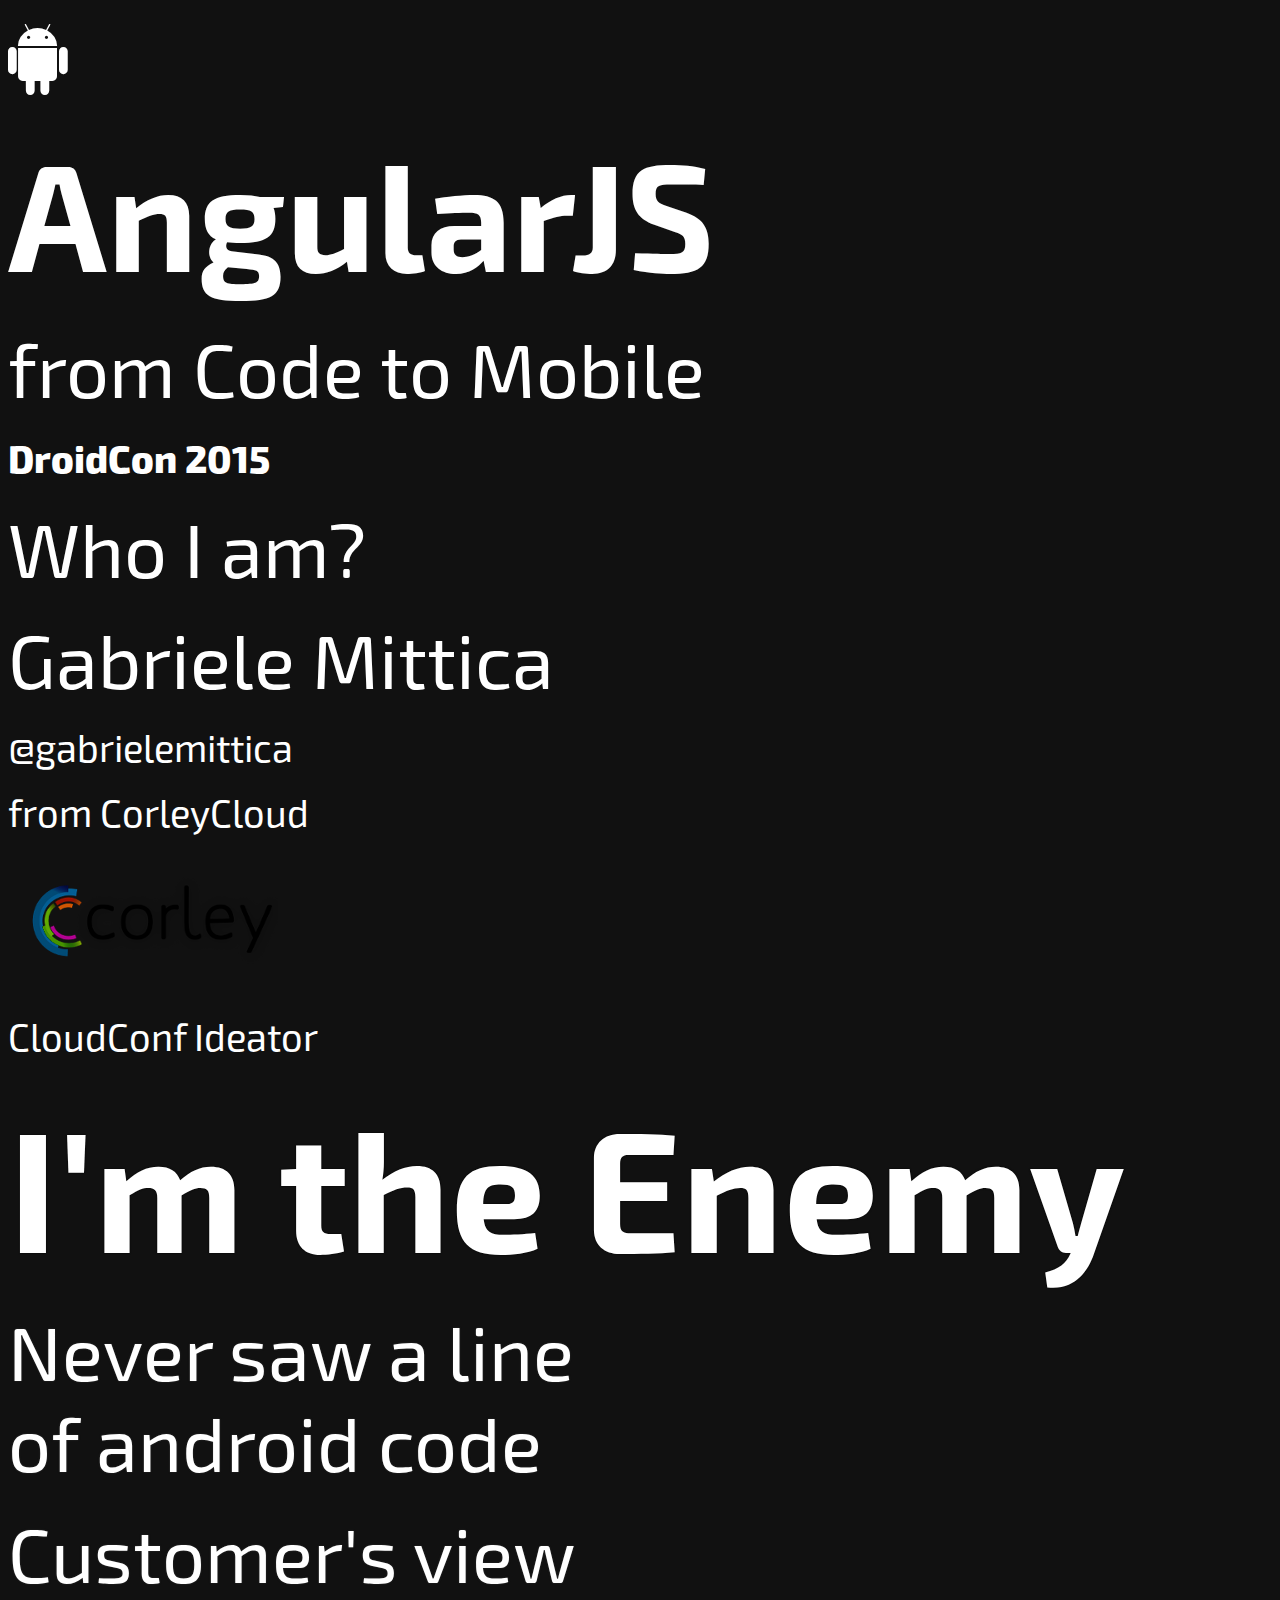
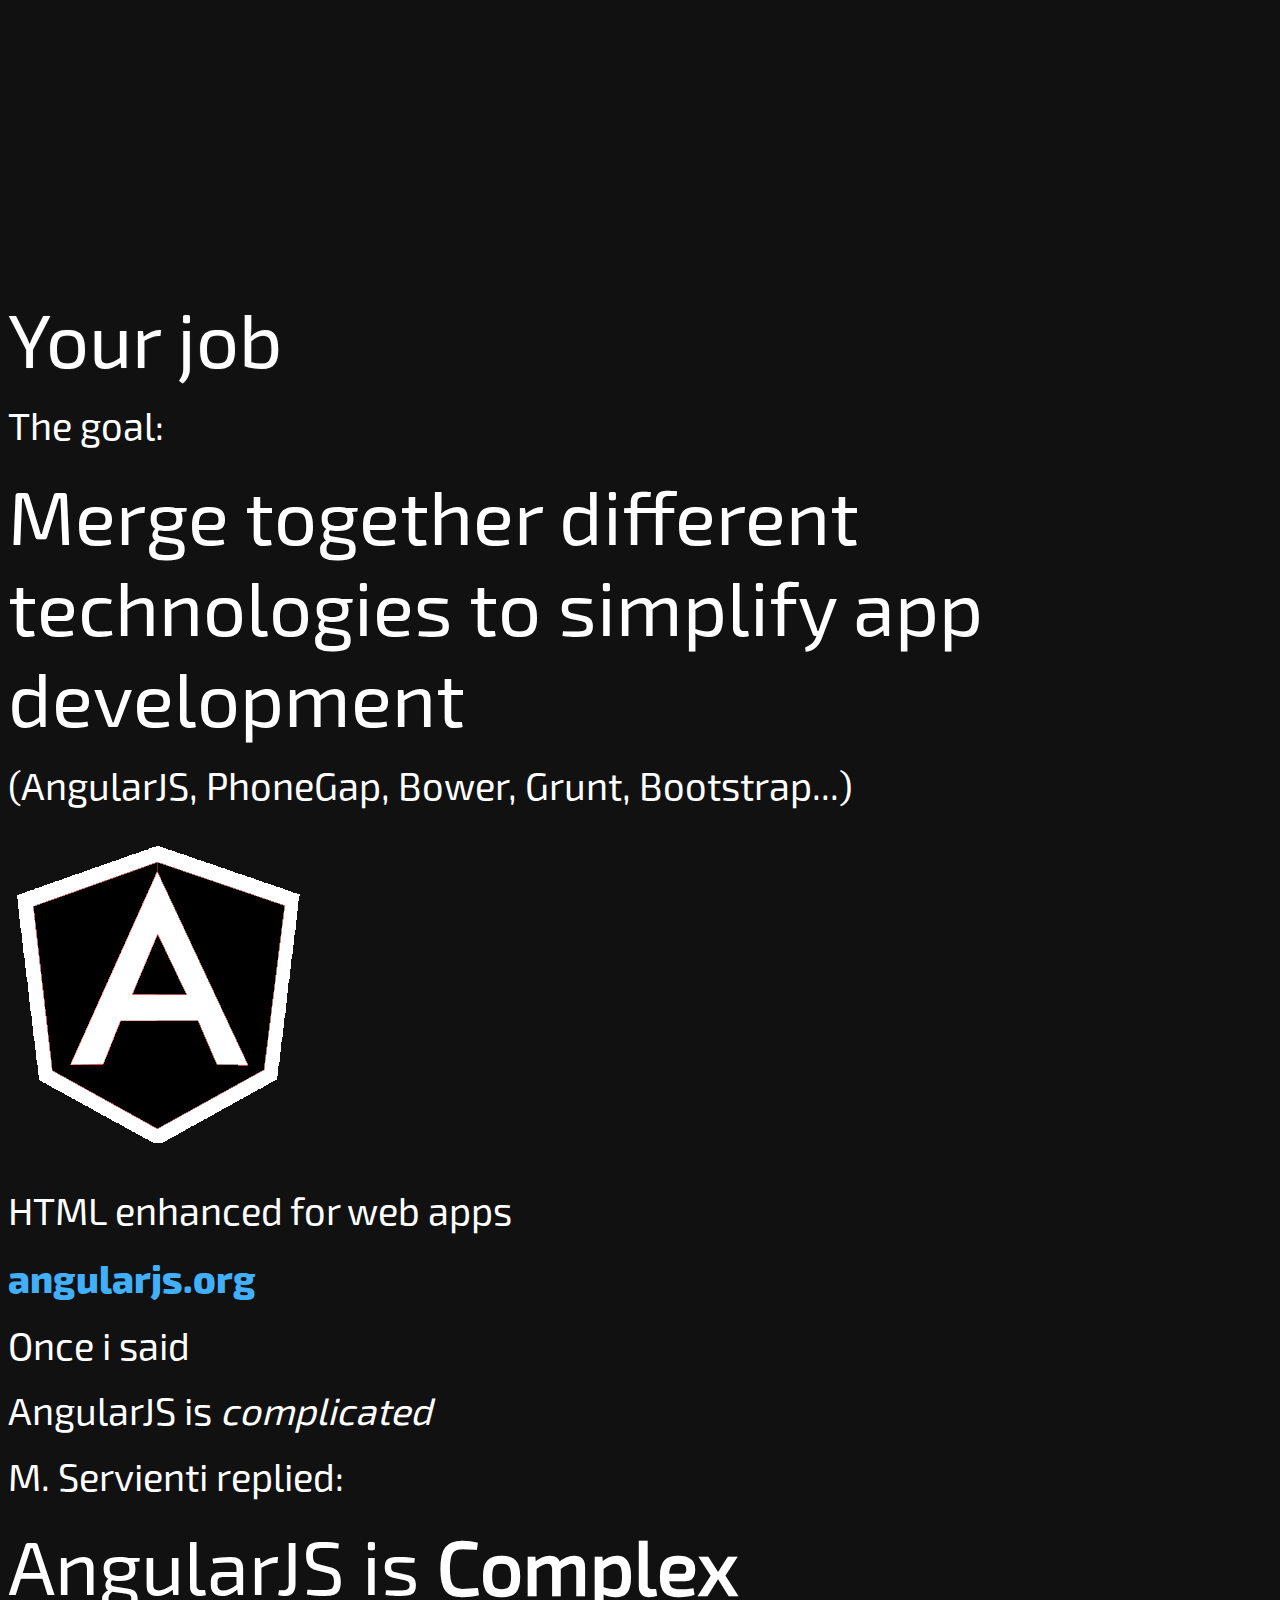
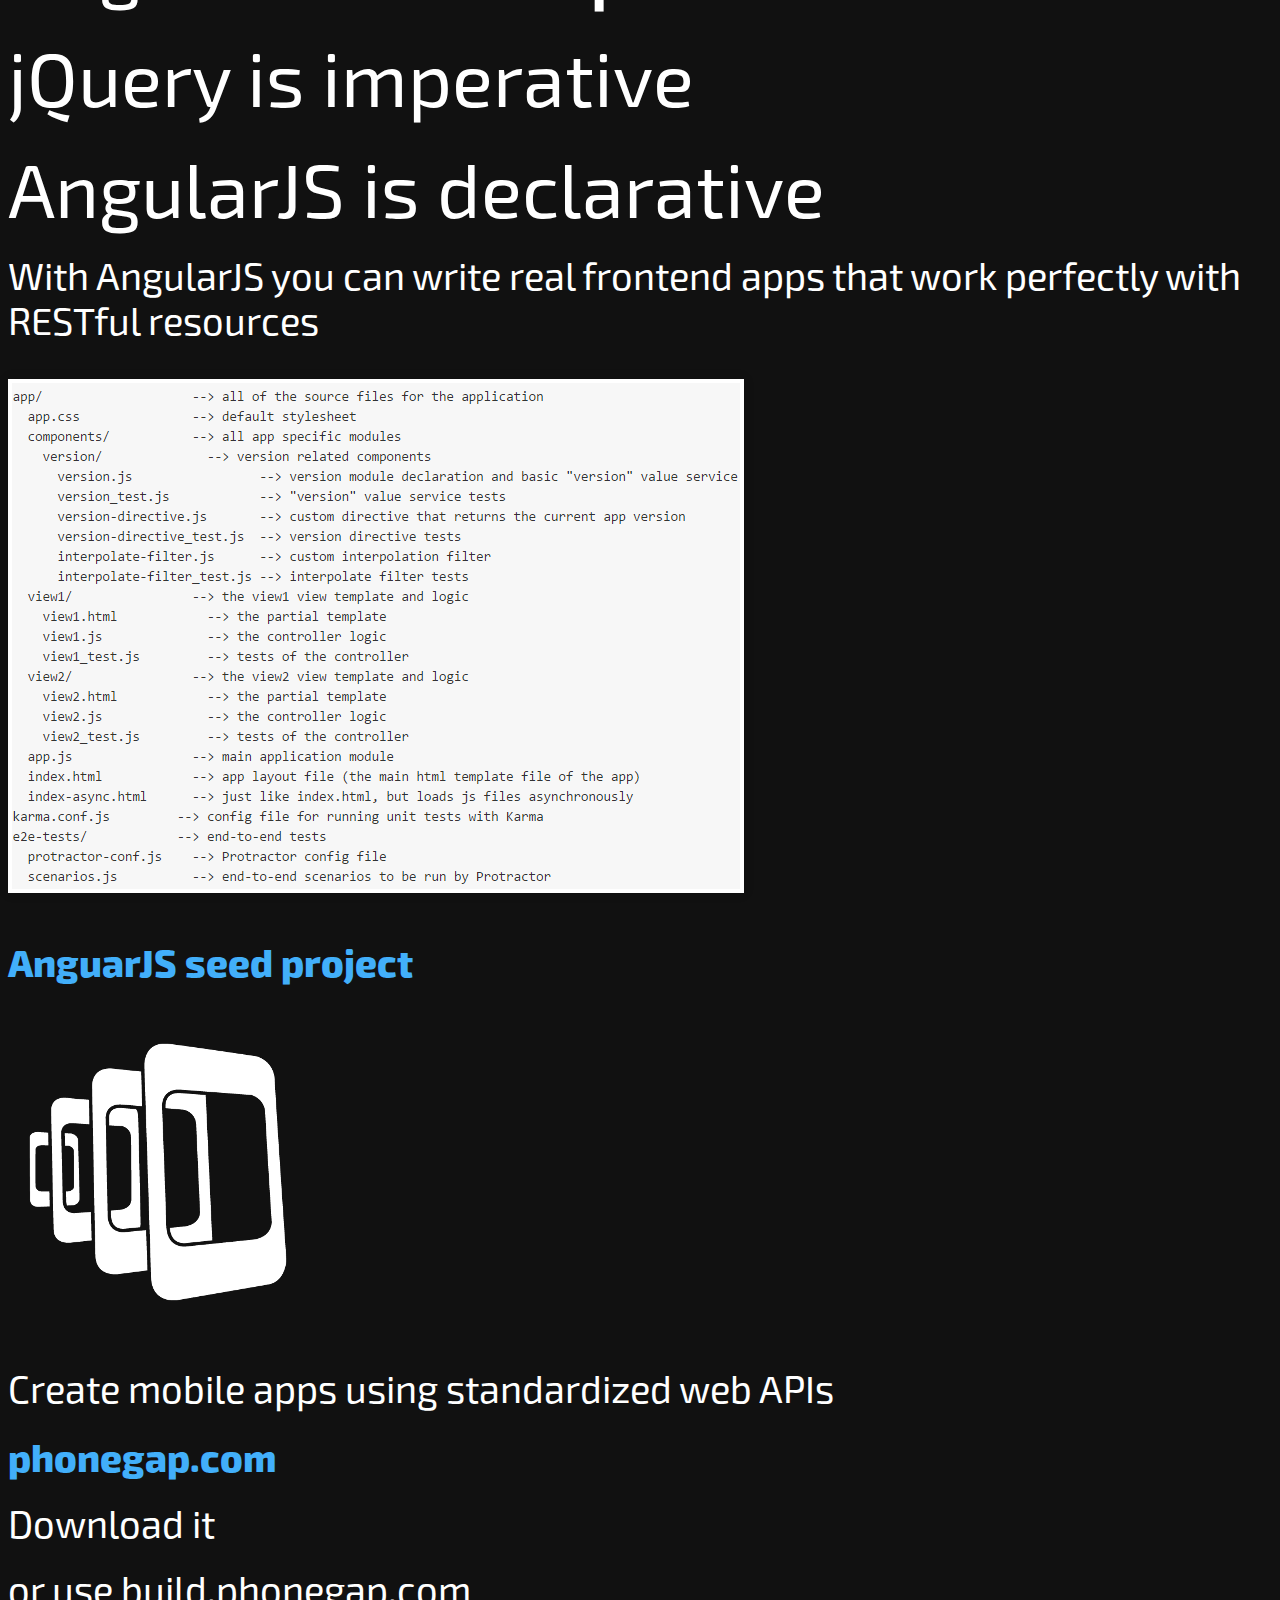
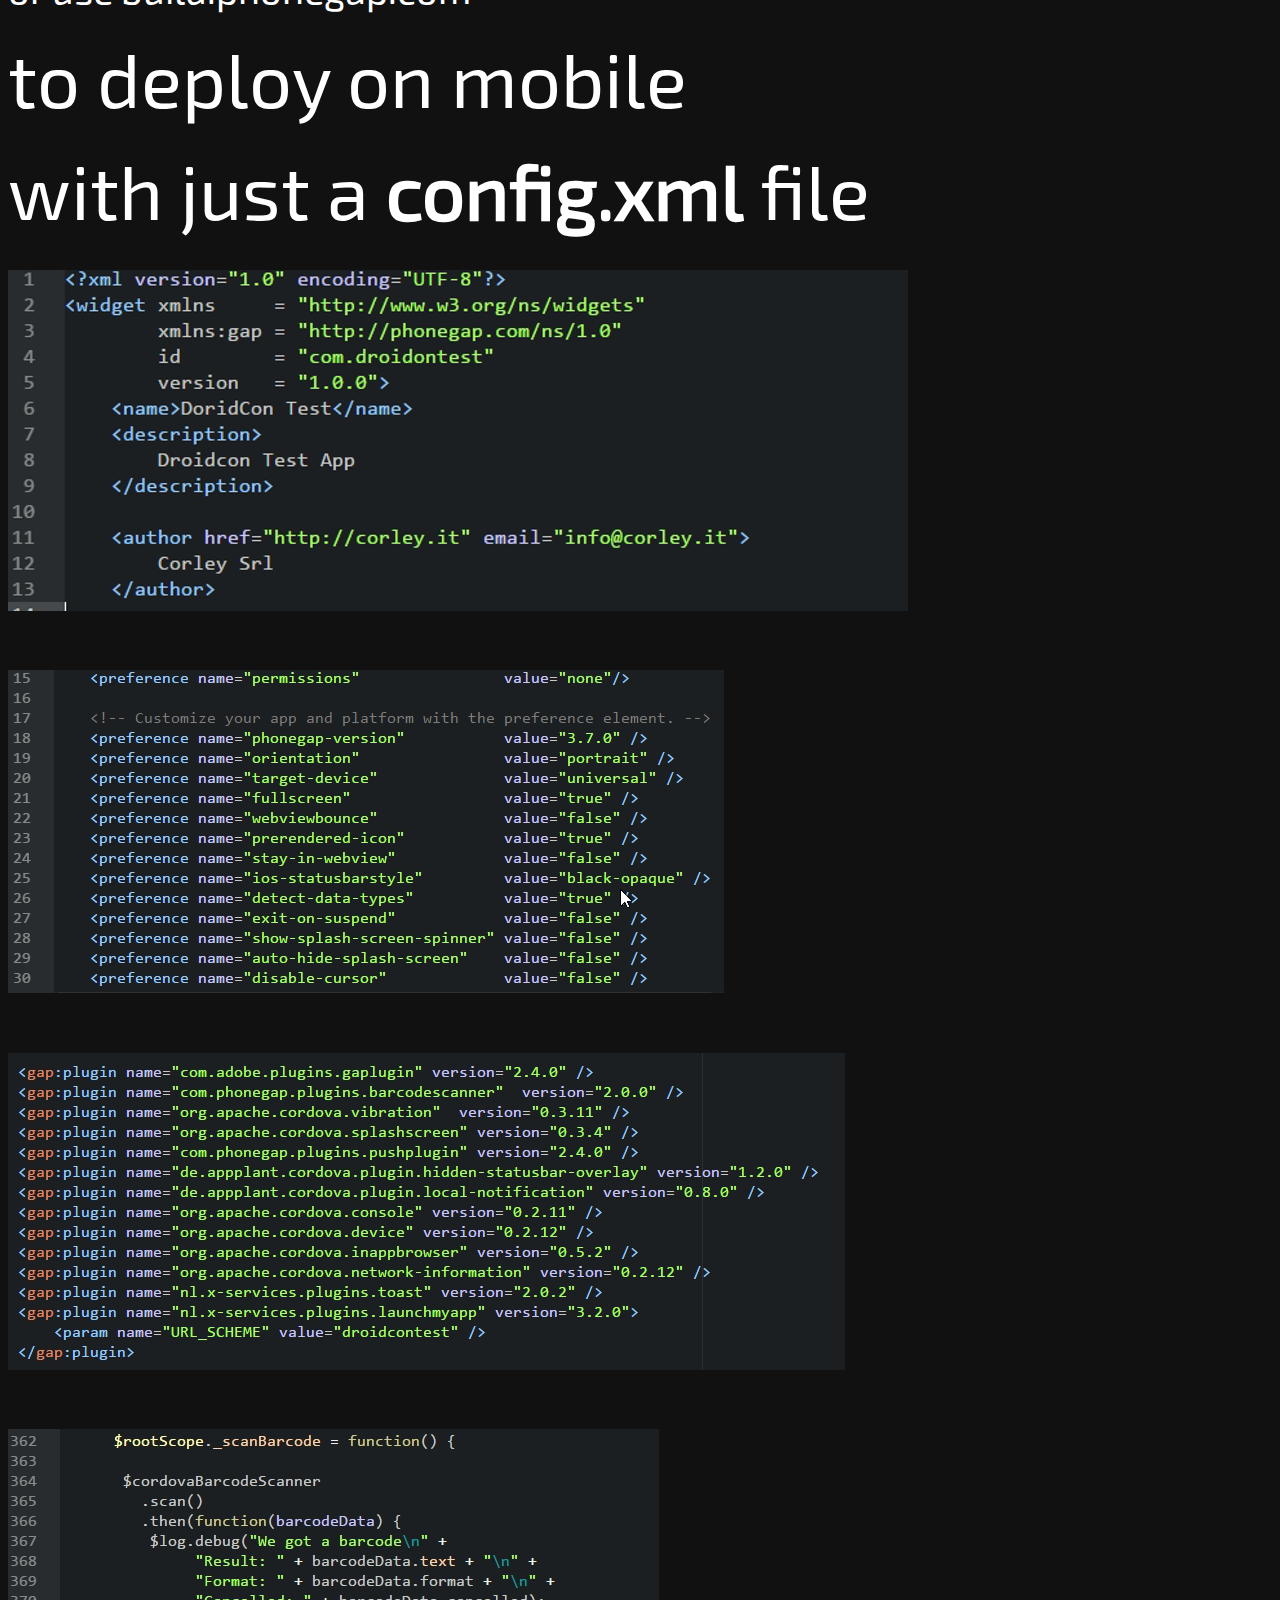
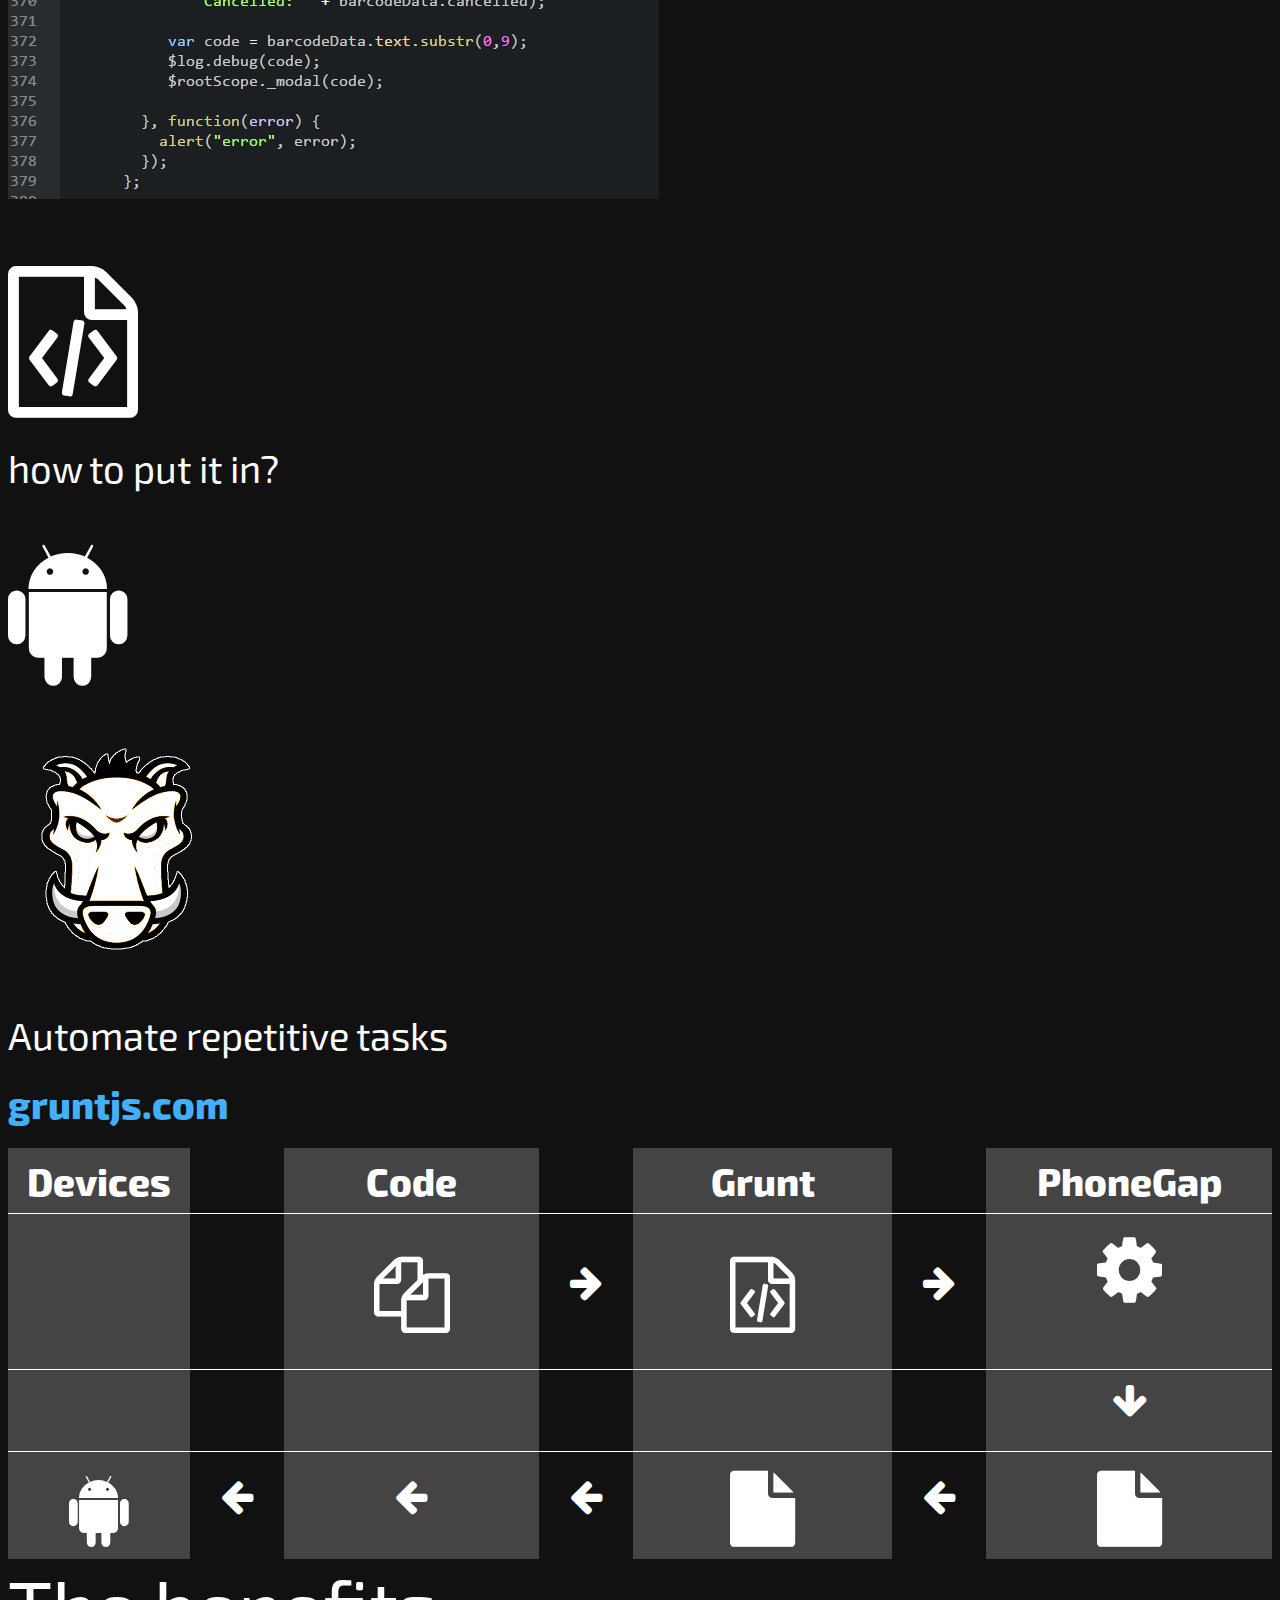
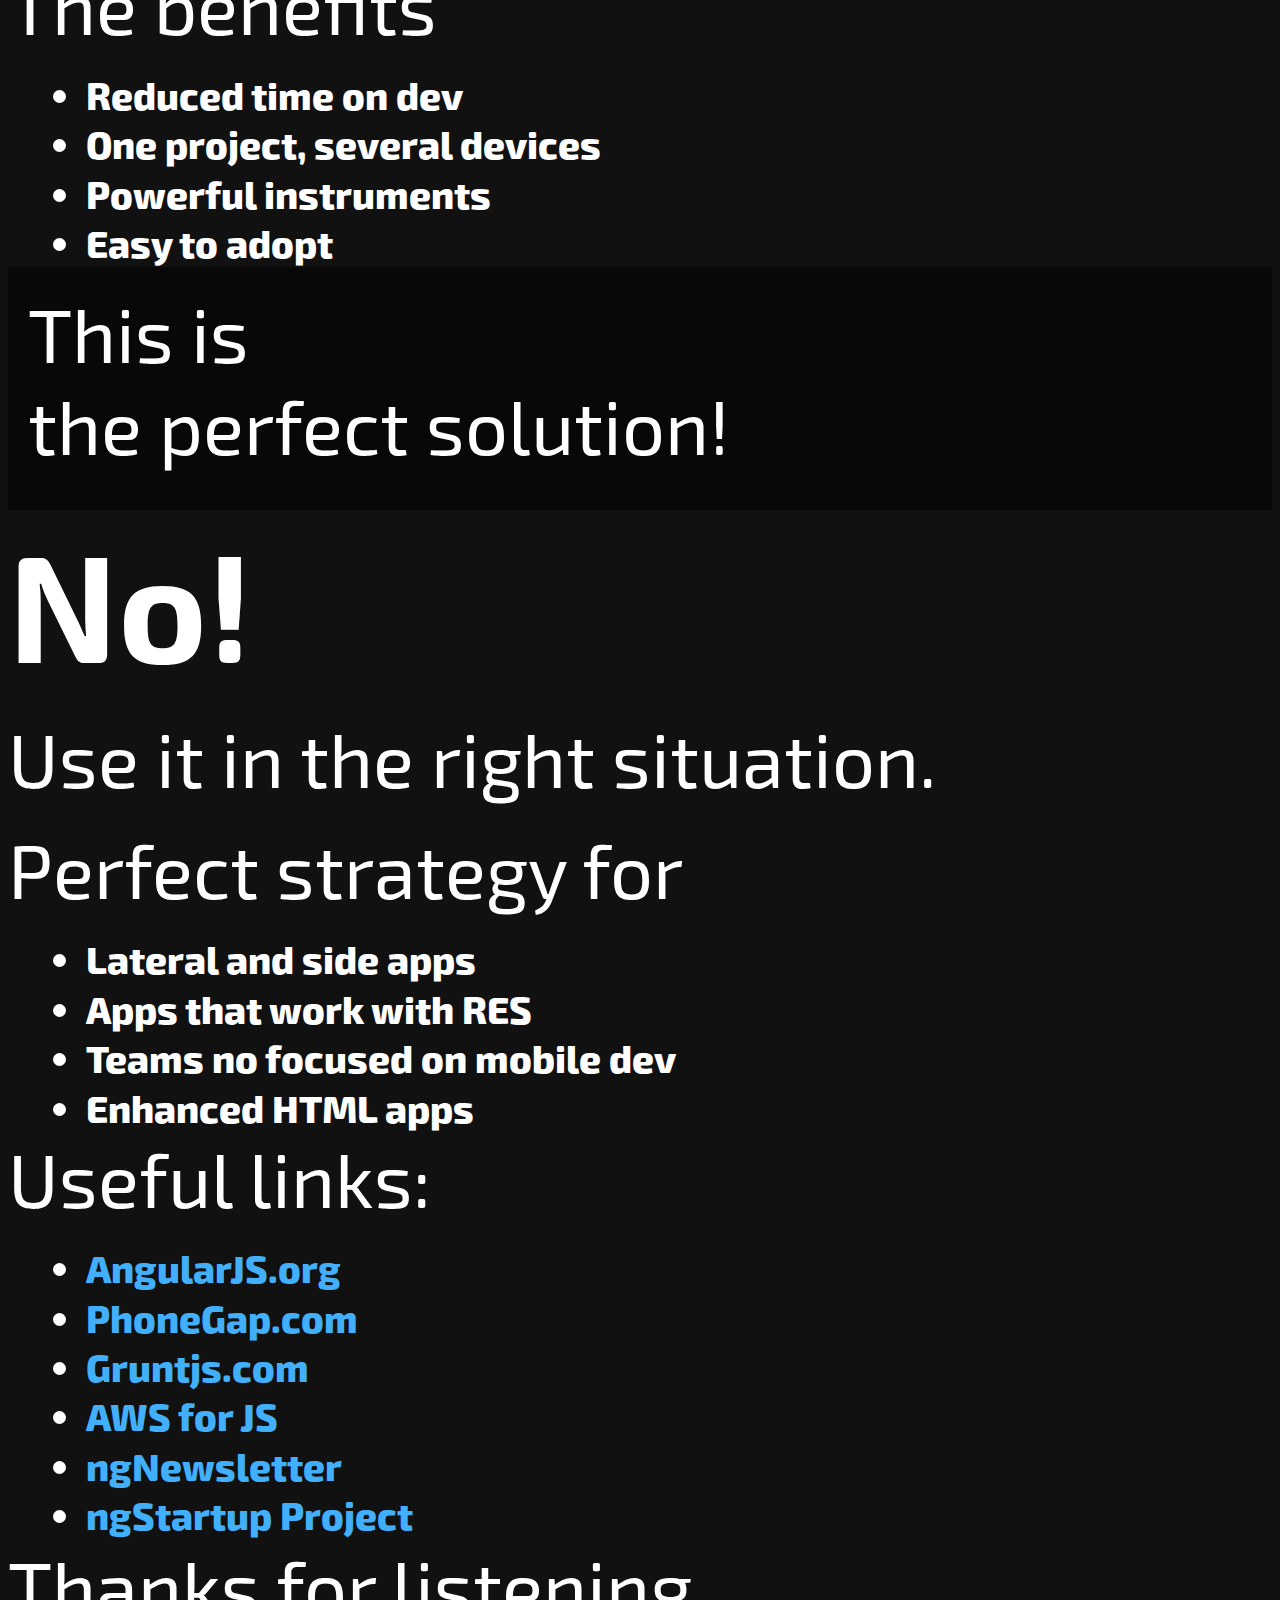
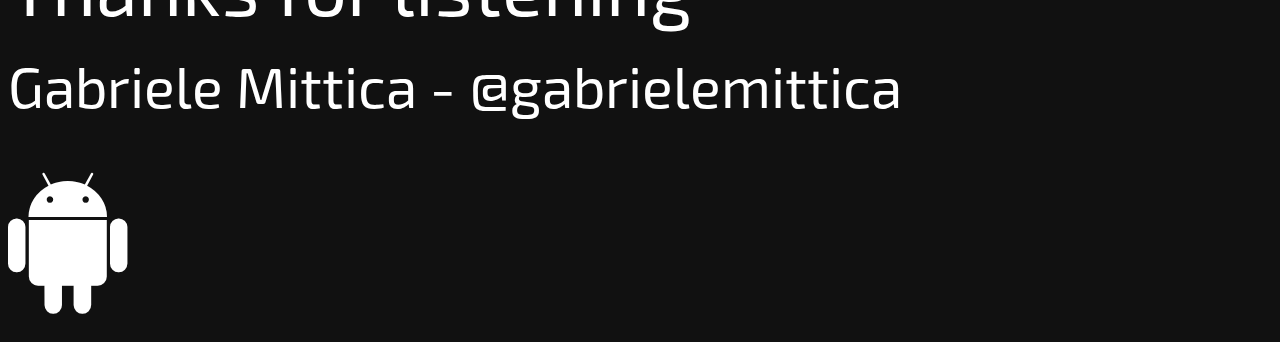
==== index.html @ b57d311b "slides" ====
<!doctype html>
<html lang="en">

	<head>
		<meta charset="utf-8">

		<title>reveal.js - The HTML Presentation Framework</title>

		<meta name="description" content="A framework for easily creating beautiful presentations using HTML">
		<meta name="author" content="Hakim El Hattab">

		<meta name="apple-mobile-web-app-capable" content="yes" />
		<meta name="apple-mobile-web-app-status-bar-style" content="black-translucent" />

		<meta name="viewport" content="width=device-width, initial-scale=1.0, maximum-scale=1.0, user-scalable=no, minimal-ui">

		<link rel="stylesheet" href="css/reveal.css">
		<link rel="stylesheet" href="css/theme/corley/corley.css" id="theme">
		<link rel="stylesheet" href="css/theme/corley/font-awesome.css">

		<!-- Code syntax highlighting -->
		<link rel="stylesheet" href="lib/css/zenburn.css">

		<!-- Printing and PDF exports -->
		<script>
			var link = document.createElement( 'link' );
			link.rel = 'stylesheet';
			link.type = 'text/css';
			link.href = window.location.search.match( /print-pdf/gi ) ? 'css/print/pdf.css' : 'css/print/paper.css';
			document.getElementsByTagName( 'head' )[0].appendChild( link );
		</script>

		<!--[if lt IE 9]>
		<script src="lib/js/html5shiv.js"></script>
		<![endif]-->
	</head>

	<body>

		<div class="reveal">

			<!-- Any section element inside of this container is displayed as a slide -->
			<div class="slides">
				<section>
					<h2><i class="fa fa-android"></i></h2>
					<h1>AngularJS</h1>
					<h2>from Code to Mobile</h2>
					<p>
						DroidCon 2015
					</p>
				</section>
				<section data-background="#fff">
					<h2>Who I am?</h2>
					<h2 class="fragment" data-fragment-index="1">Gabriele Mittica</h2>
					<h4 class="fragment" data-fragment-index="1">@gabrielemittica</h4>
					<h4 class="fragment" data-fragment-index="2">from CorleyCloud</h4>
					<h4 class="fragment" data-fragment-index="2"><img src="assets/corley.png" alt="" class="flat" ></h4>
					<h4 class="fragment" data-fragment-index="3">CloudConf Ideator</h4>

				</section>
				<section data-background="assets/evil.jpg">
					<div  style="">
						<h1 style="font-size:4.5em;text-shadow:0px 0px 2px #000">I'm the Enemy</h1>
						<h2  class="fragment shadow">Never saw a line <br>of android code</h2>
					</div>
				</section>

				<section data-background="assets/iceberg.jpg">
					<h2 class="fragment shadow">Customer's view</h2>
					<h2 class="fragment shadow"><br><br><br>Your job</h2>
				</section>

				<section>
					<h4>The goal:</h4>
					<h2>Merge together different technologies to simplify app development</h2>
					<h4>(AngularJS, PhoneGap, Bower, Grunt, Bootstrap...)</h4>
				</section>
				<section>
					<p><img src="assets/angularjs.png" alt="" class="flat"></p>
					<h4>HTML enhanced for web apps</h4>
					<p>
						<a href="http://angularjs.org" target="_blank">angularjs.org</a>
					</p>
				</section>
				<section>
					<h4>Once i said</h4>
					<h4>AngularJS is <i>complicated</i></h4>
					<h4 class="fragment" data-fragment-index="1">M. Servienti replied:</h4>
					<h2 class="fragment" data-fragment-index="1">AngularJS is <strong>Complex</strong></h2>
				</section>
				<section>
					<h2>jQuery is imperative</h2>
					<h2>AngularJS is declarative</h2>
					<h4>With AngularJS you can write real frontend apps that work perfectly with RESTful resources</h4>
				</section>
				<section>
					<p>
						<img src="assets/angularjs-project.png" alt="">
					</p>
					<p>
						<a href="https://github.com/angular/angular-seed" target="_blank">AnguarJS seed project</a>
					</p>
				</section>


				<section>
					<p><img src="assets/phonegap.png" alt="" class="flat"></p>
					<h4>Create mobile apps using standardized web APIs</h4>
					<p>
						<a href="http://phonegap.com" target="_blank">phonegap.com</a>
					</p>
				</section>



				<section>
					<h4>Download it</h4>
					<h4>or use build.phonegap.com</h4>
					<h2 class="fragment" data-fragment-index="1">to deploy on mobile</h2>
					<h2 class="fragment" data-fragment-index="1">with just a <strong>config.xml</strong> file</h2>
				</section>



				<section>
					<p>
						<img src="assets/code1.png" alt="" class="flat">
					</p>
				</section>
				<section>
					<p>
						<img src="assets/code2.png" alt="" class="flat">
					</p>
				</section>
				<section>
					<p>
						<img src="assets/code3.png" alt="" class="flat">
					</p>
				</section>
				<section>
					<p>
						<img src="assets/code4.png" alt="" class="flat">
					</p>
				</section>



				<section data-background="assets/siliconvalley.jpg"></section>



				<section>
					<h1><i class="fa fa-file-code-o"></i></h1>
					<h4>how to put it in?</h4>
					<h1><i class="fa fa-android"></i></h1>
				</section>


				<section>
					<p><img src="assets/grunt.png" alt="" class="flat"></p>
					<h4>Automate repetitive tasks</h4>
					<p>
						<a href="http://gruntjs.com" target="_blank">gruntjs.com</a>
					</p>
				</section>


				<section>
					<table class="spaces notr">
						<thead>
							<tr>
								<th class="bg1 table-4">
									Devices
								</th>
								<th class="mini table-1"></th>
								<th class="bg1 table-3">
									Code
								</th>
								<th class="mini table-1"></th>
								<th class="bg1 table-3">Grunt</th>
								<th class="mini table-1"></th>
								<th class="bg1 table-3">
									PhoneGap
								</th>
							</tr>
						</thead>
						<tbody>
								<tr>
									<td class="bg1">
									</td>
									<td class="mini"></td>
									<td class="bg1">
										<h2><i class="fa fa-files-o fragment" data-fragment-index="1"></i></h2>
									</td>
									<td class="mini">
											<h4><i class="fa fa-arrow-right fragment" data-fragment-index="2"></i></h4>
										</td>
									<td class="bg1">
										<h2><i class="fa fa-file-code-o fragment" data-fragment-index="2"></i></h2>
									</td>
									<td class="mini">
										<h4><i class="fa fa-arrow-right fragment" data-fragment-index="3"></i></h4>
									</td>
									<td class="bg1">
										<h2><i class="fa fa-gear fragment" data-fragment-index="3"></i></h2><br>
									</td>
								</tr>
								<tr>
									<td class="bg1">
									</td>
									<td class="mini"></td>
									<td class="bg1">
									</td>
									<td class="mini">
										</td>
									<td class="bg1">
									</td>
									<td class="mini">
									</td>
									<td class="bg1">
										<h4><i class="fa fa-arrow-down fragment" data-fragment-index="4"></i></h4>
									</td>
								</tr>
									<tr>
										<td class="bg1">
											<h2><i class="fa fa-android fragment" data-fragment-index="5"></i></h2>
										</td>
										<td class="mini">
												<h4><i class="fa fa-arrow-left fragment"  data-fragment-index="5"></i></h4>
										</td>
										<td class="bg1">
											<h4><i class="fa fa-arrow-left fragment"  data-fragment-index="5"></i></h4>
										</td>
										<td class="mini">
												<h4><i class="fa fa-arrow-left fragment"  data-fragment-index="5"></i></h4>
											</td>
										<td class="bg1">
											<h2><i class="fa fa-file fragment" data-fragment-index="4"></i></h2>
										</td>
										<td class="mini">
											<h4><i class="fa fa-arrow-left fragment"  data-fragment-index="4"></i></h4>
										</td>
										<td class="bg1">
											<h2><i class="fa fa-file fragment" data-fragment-index="4"></i></h2>
										</td>
									</tr>
						</tbody>
					</table>
				</section>

				<section data-background-video="assets/build.webm" data-background-color="#000000">
				</section>



				<section>
					<h2>The benefits</h2>
					<ul>
						<li>Reduced time on dev</li>
						<li>One project, several devices</li>
						<li>Powerful instruments</li>
						<li>Easy to adopt</li>
					</ul>
				</section>

				<section data-background="assets/theory.jpg">
					<div class="over fragment">
						<h2>This is <br>the perfect solution!</h2>
					</div>
				</section>
				<section  data-background="#ff0000" data-background-transition="zoom">
						<h1>No!</h1>
						<h2 class="fragment">Use it in the right situation.</h2>
				</section>


				<section>
					<h2>Perfect strategy for</h2>
					<ul>
						<li>Lateral and side apps</li>
						<li>Apps that work with RES</li>
						<li>Teams no focused on mobile dev</li>
						<li>Enhanced HTML apps</li>
					</ul>
				</section>




				<section data-background="assets/iceberg.jpg"></section>
				<section data-background="assets/beers.jpg"></section>



				<section>
					<h2>Useful links:</h2>
					<ul>
						<li><a href="http://angularjs.org" target="_blank">AngularJS.org</a></li>
						<li><a href="http://phonegap.com" target="_blank">PhoneGap.com</a></li>
						<li><a href="http://gruntjs.com" target="_blank">Gruntjs.com</a></li>
						<li><a href="http://aws.amazon.com/sdk-for-browser/" target="_blank">AWS for JS</a></li>
						<li><a href="http://www.ng-newsletter.com/" target="_blank">ngNewsletter</a></li>
						<li><a href="http://github.com/corley/ng-startup" target="_blank">ngStartup Project</a></li>
					</ul>
				</section>



				<section>
					<h2>Thanks for listening</h2>
					<h3>Gabriele Mittica - @gabrielemittica</h3>
					<h1><i class="fa fa-android"></i></h1>
				</section>


			</div>

		</div>

		<script src="lib/js/head.min.js"></script>
		<script src="js/reveal.js"></script>

		<script>

			// Full list of configuration options available at:
			// https://github.com/hakimel/reveal.js#configuration
			Reveal.initialize({
				controls: false,
				progress: true,
				history: true,
				center: true,

				transition: 'concave', // none/fade/slide/convex/concave/zoom

				// Optional reveal.js plugins
				dependencies: [
          { src: "bower_components/jquery/dist/jquery.js" },
					{ src: 'lib/js/classList.js', condition: function() { return !document.body.classList; } },
					{ src: 'plugin/markdown/marked.js', condition: function() { return !!document.querySelector( '[data-markdown]' ); } },
					{ src: 'plugin/markdown/markdown.js', condition: function() { return !!document.querySelector( '[data-markdown]' ); } },
					{ src: 'plugin/highlight/highlight.js', async: true, condition: function() { return !!document.querySelector( 'pre code' ); }, callback: function() { hljs.initHighlightingOnLoad(); } },
					{ src: 'plugin/zoom-js/zoom.js', async: true },
					{ src: 'bower_components/corley-presenter/presenter.js', async: true },
					{ src: 'plugin/notes/notes.js', async: true }
				]
			});

		</script>

	</body>
</html>
---- css/theme/corley/corley.css ----
@import url(../../../lib/font/source-sans-pro/source-sans-pro.css);


@font-face {
  font-family: 'Exo-Regular';
  src: url('fonts/Exo2.0-Regular.otf');
}
@font-face {
  font-family: 'Exo-Bold';
  src: url('fonts/Exo2.0-Bold.otf');
}
@font-face {
  font-family: 'Exo-ExtraBold';
  src: url('fonts/Exo2.0-ExtraBold.otf');
}


/**
 * Black theme for reveal.js. This is the opposite of the 'white' theme.
 *
 * Copyright (C) 2015 Hakim El Hattab, http://hakim.se
 */
section.has-light-background, section.has-light-background h1, section.has-light-background h2, section.has-light-background h3, section.has-light-background h4, section.has-light-background h5, section.has-light-background h6 {
  color: #111; }

/*********************************************
 * GLOBAL STYLES
 *********************************************/
body {
  background: #111;
  background-color: #111; }

.reveal {
  font-family: 'Exo-ExtraBold', 'Source Sans Pro', Helvetica, sans-serif;
  font-size: 38px;
  font-weight: normal;
  color: #fff; }

::selection {
  color: #fff;
  background: #bee4fd;
  text-shadow: none; }

.reveal .slides > section, .reveal .slides > section > section {
  line-height: 1.3;
  font-weight: inherit; }

/*********************************************
 * HEADERS
 *********************************************/
.reveal h1, .reveal h2, .reveal h3, .reveal h4, .reveal h5, .reveal h6 {
  margin: 0 0 20px 0;
  color: #fff;
  font-family: 'Exo-Regular','Source Sans Pro', Helvetica, sans-serif;
  font-weight: normal;
  line-height: 1.2;
  letter-spacing: normal;
  text-shadow: none;
  word-wrap: break-word; }

.reveal h1 {
  font-size: 4em;
  font-family: 'Exo-Bold','Source Sans Pro', Helvetica, sans-serif;
}

.reveal h2 {
  font-size: 2em; }

.reveal h3 {
  font-size: 1.5em; }

.reveal h4 {
  font-size: 1em; }

.reveal h1 {
  text-shadow: none; }

.uppercase {
  text-transform: uppercase;
}

/*********************************************
 * OTHER
 *********************************************/
.reveal p {
  margin: 20px 0;
  line-height: 1.3; }

/* Ensure certain elements are never larger than the slide itself */
.reveal img, .reveal video, .reveal iframe {
  max-width: 95%;
  max-height: 95%; }

.reveal strong, .reveal b {
  font-weight: bold; }

.reveal em {
  font-style: italic; }

.reveal ol, .reveal dl, .reveal ul {
  display: inline-block;
  text-align: left;
  margin: 0 0 0 1em; }

.reveal ol {
  list-style-type: decimal; }

.reveal ul {
  list-style-type: disc; }

.reveal ul ul {
  list-style-type: square; }

.reveal ul ul ul {
  list-style-type: circle; }

.reveal ul ul, .reveal ul ol, .reveal ol ol, .reveal ol ul {
  display: block;
  margin-left: 40px; }

.reveal dt {
  font-weight: bold; }

.reveal dd {
  margin-left: 40px; }

.reveal q, .reveal blockquote {
  quotes: none; }

.reveal blockquote {
  display: block;
  position: relative;
  width: 70%;
  margin: 20px auto;
  padding: 5px;
  font-style: italic;
  background: rgba(255, 255, 255, 0.05);
  box-shadow: 0px 0px 2px rgba(0, 0, 0, 0.2); }

.reveal blockquote p:first-child, .reveal blockquote p:last-child {
  display: inline-block; }

.reveal q {
  font-style: italic; }

.reveal pre {
  display: block;
  position: relative;
  width: 90%;
  margin: 20px auto;
  text-align: left;
  font-size: 0.55em;
  font-family: monospace;
  line-height: 1.2em;
  word-wrap: break-word;
  box-shadow: 0px 0px 6px rgba(0, 0, 0, 0.3); }

.reveal code {
  font-family: monospace; }

.reveal pre code {
  display: block;
  padding: 5px;
  overflow: auto;
  max-height: 400px;
  word-wrap: normal;
  background: #3F3F3F;
  color: #DCDCDC; }

.reveal table {
  margin: auto;
  border-collapse: collapse;
  border-spacing: 0; }

.reveal table th {
  font-weight: bold; }

.reveal table th, .reveal table td {
  text-align: left;
  padding: 0.2em 0.5em 0.2em 0.5em;
  border-bottom: 1px solid; }

.reveal table tr:last-child td {
  border-bottom: none; }

.reveal sup {
  vertical-align: super; }

.reveal sub {
  vertical-align: sub; }

.reveal small {
  display: inline-block;
  font-size: 0.6em;
  line-height: 1.2em;
  vertical-align: top; }

.reveal small * {
  vertical-align: top; }

/*********************************************
 * LINKS
 *********************************************/
.reveal a {
  color: #42affa;
  text-decoration: none;
  -webkit-transition: color 0.15s ease;
  -moz-transition: color 0.15s ease;
  transition: color 0.15s ease; }

.reveal a:hover {
  color: #8dcffc;
  text-shadow: none;
  border: none; }

.reveal .roll span:after {
  color: #fff;
  background: #068ee9; }

/*********************************************
 * IMAGES
 *********************************************/
.reveal section img {
  margin: 15px 0px;
  background: rgba(255, 255, 255, 0.12);
  border: 4px solid #fff;
  box-shadow: 0 0 10px rgba(0, 0, 0, 0.15); }

.reveal a img {
  -webkit-transition: all 0.15s linear;
  -moz-transition: all 0.15s linear;
  transition: all 0.15s linear; }

.reveal a:hover img {
  background: rgba(255, 255, 255, 0.2);
  border-color: #42affa;
  box-shadow: 0 0 20px rgba(0, 0, 0, 0.55); }

/*********************************************
 * NAVIGATION CONTROLS
 *********************************************/
.reveal .controls div.navigate-left, .reveal .controls div.navigate-left.enabled {
  border-right-color: #42affa; }

.reveal .controls div.navigate-right, .reveal .controls div.navigate-right.enabled {
  border-left-color: #42affa; }

.reveal .controls div.navigate-up, .reveal .controls div.navigate-up.enabled {
  border-bottom-color: #42affa; }

.reveal .controls div.navigate-down, .reveal .controls div.navigate-down.enabled {
  border-top-color: #42affa; }

.reveal .controls div.navigate-left.enabled:hover {
  border-right-color: #8dcffc; }

.reveal .controls div.navigate-right.enabled:hover {
  border-left-color: #8dcffc; }

.reveal .controls div.navigate-up.enabled:hover {
  border-bottom-color: #8dcffc; }

.reveal .controls div.navigate-down.enabled:hover {
  border-top-color: #8dcffc; }

/*********************************************
 * PROGRESS BAR
 *********************************************/
.reveal .progress {
  background: rgba(0, 0, 0, 0.2);
  height:5px;
}

.reveal .progress span {
  background: #42affa;
  -webkit-transition: width 800ms cubic-bezier(0.26, 0.86, 0.44, 0.985);
  -moz-transition: width 800ms cubic-bezier(0.26, 0.86, 0.44, 0.985);
  transition: width 800ms cubic-bezier(0.26, 0.86, 0.44, 0.985); }

/*********************************************
 * SLIDE NUMBER
 *********************************************/
.reveal .slide-number {
  color: #42affa; }

.col-4 {
  width:33%;
  clear:none;
  float:left;
}
.table-3 {
  width:25%;
}
.table-1 {
  width:8.33%;
}

table.spaces td, table.spaces th {
  text-align:center;
}
table.spaces td.bg1, table.spaces th.bg1 {
  background: #444;
}
table.notr tr {
  border:none;
}
table.spaces h1,
table.spaces h2,
table.spaces h3 {
  margin-bottom:0;
}
.reveal section img.flat {
  box-shadow:none;
  border:none;
  background:transparent;
}
.reveal .shadow {
  text-shadow:0px 0px 2px #333;
}

.reveal div.over {
  background-color: rgba(0, 0, 0, 0.5); color: #fff; padding: 20px;

}
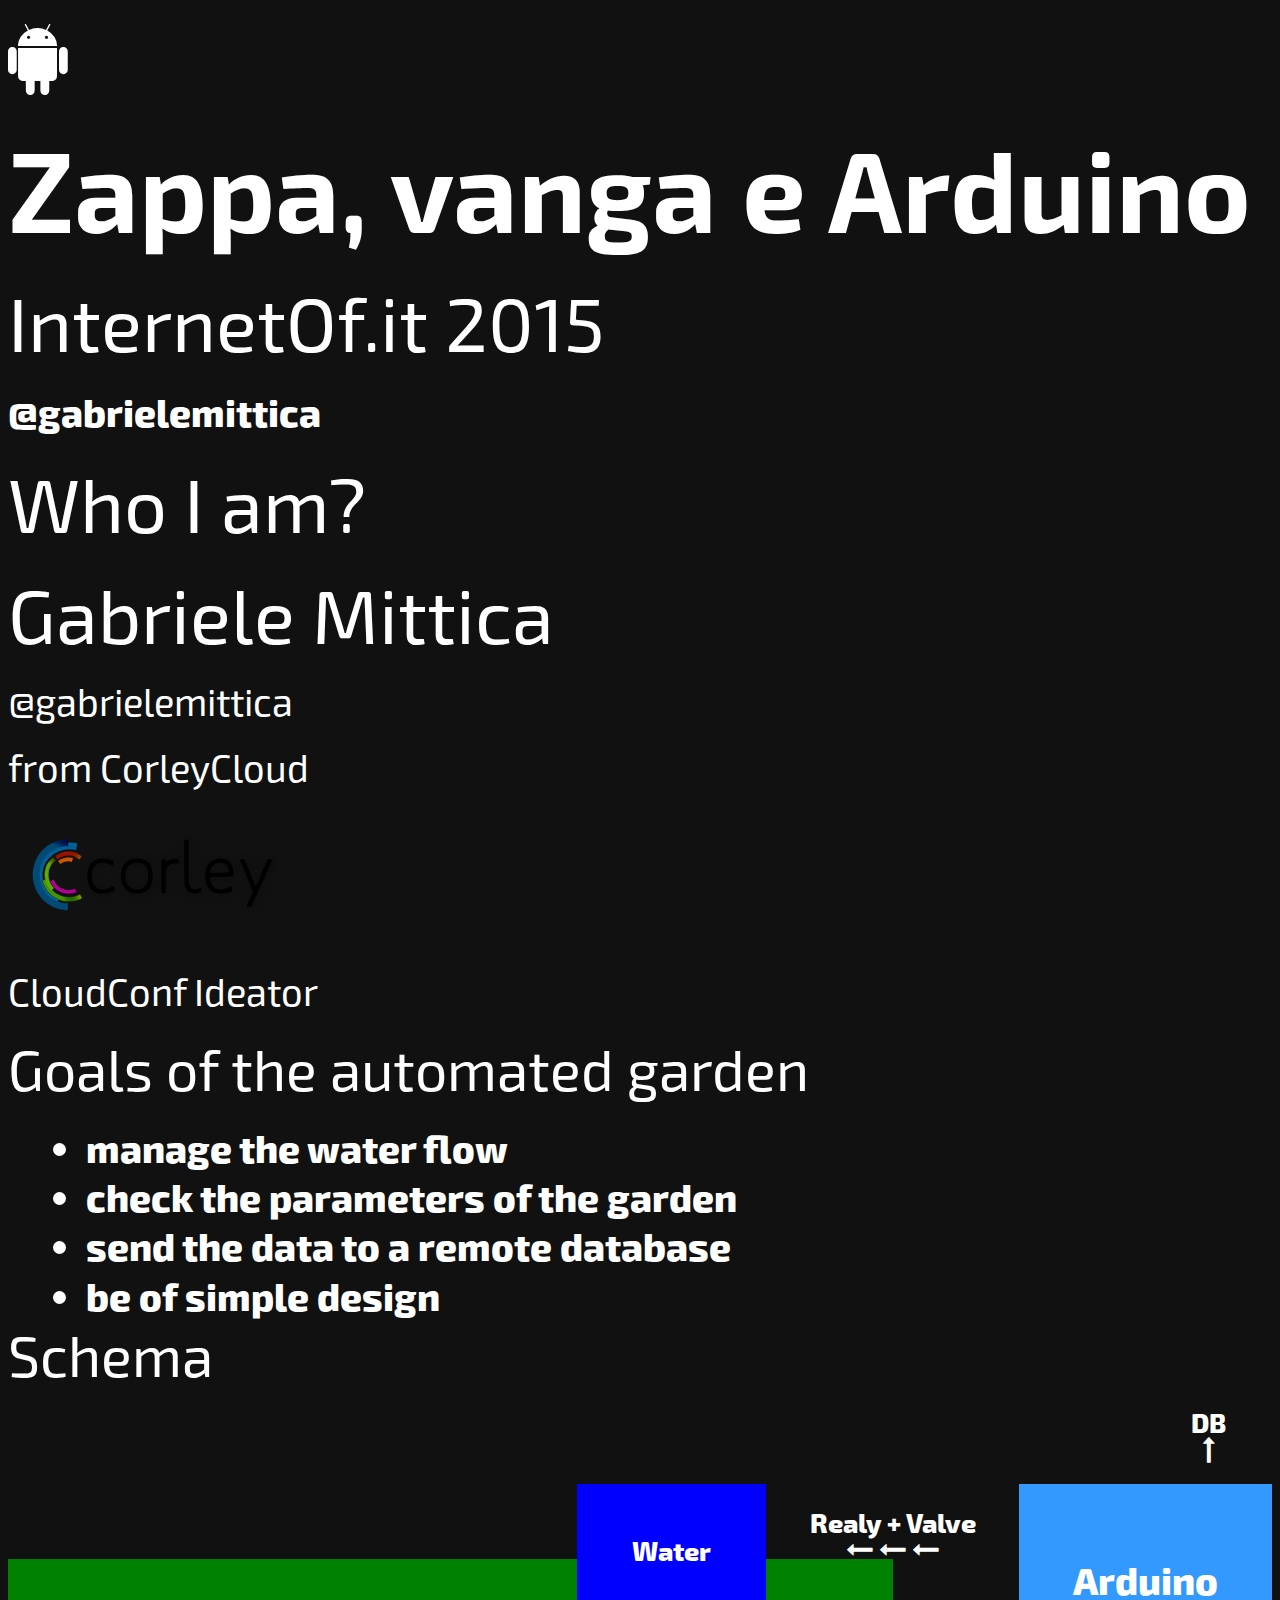
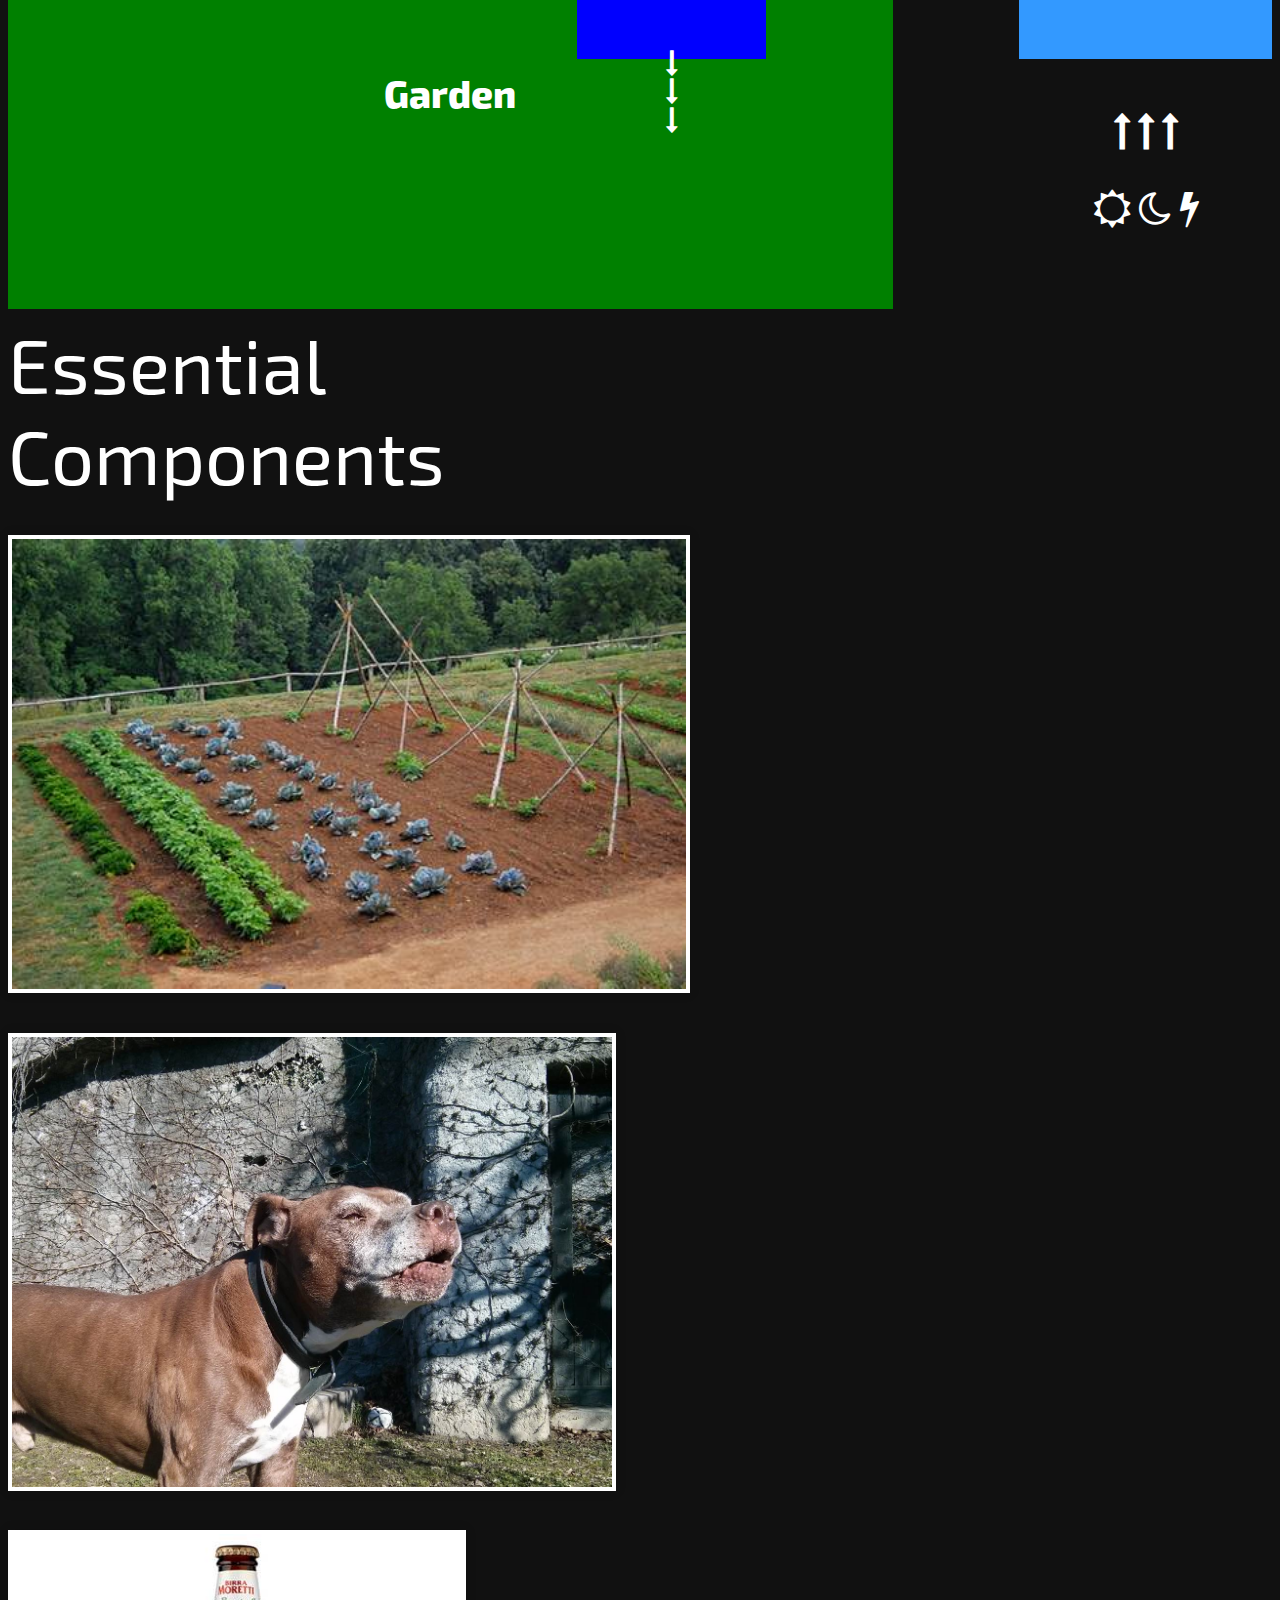
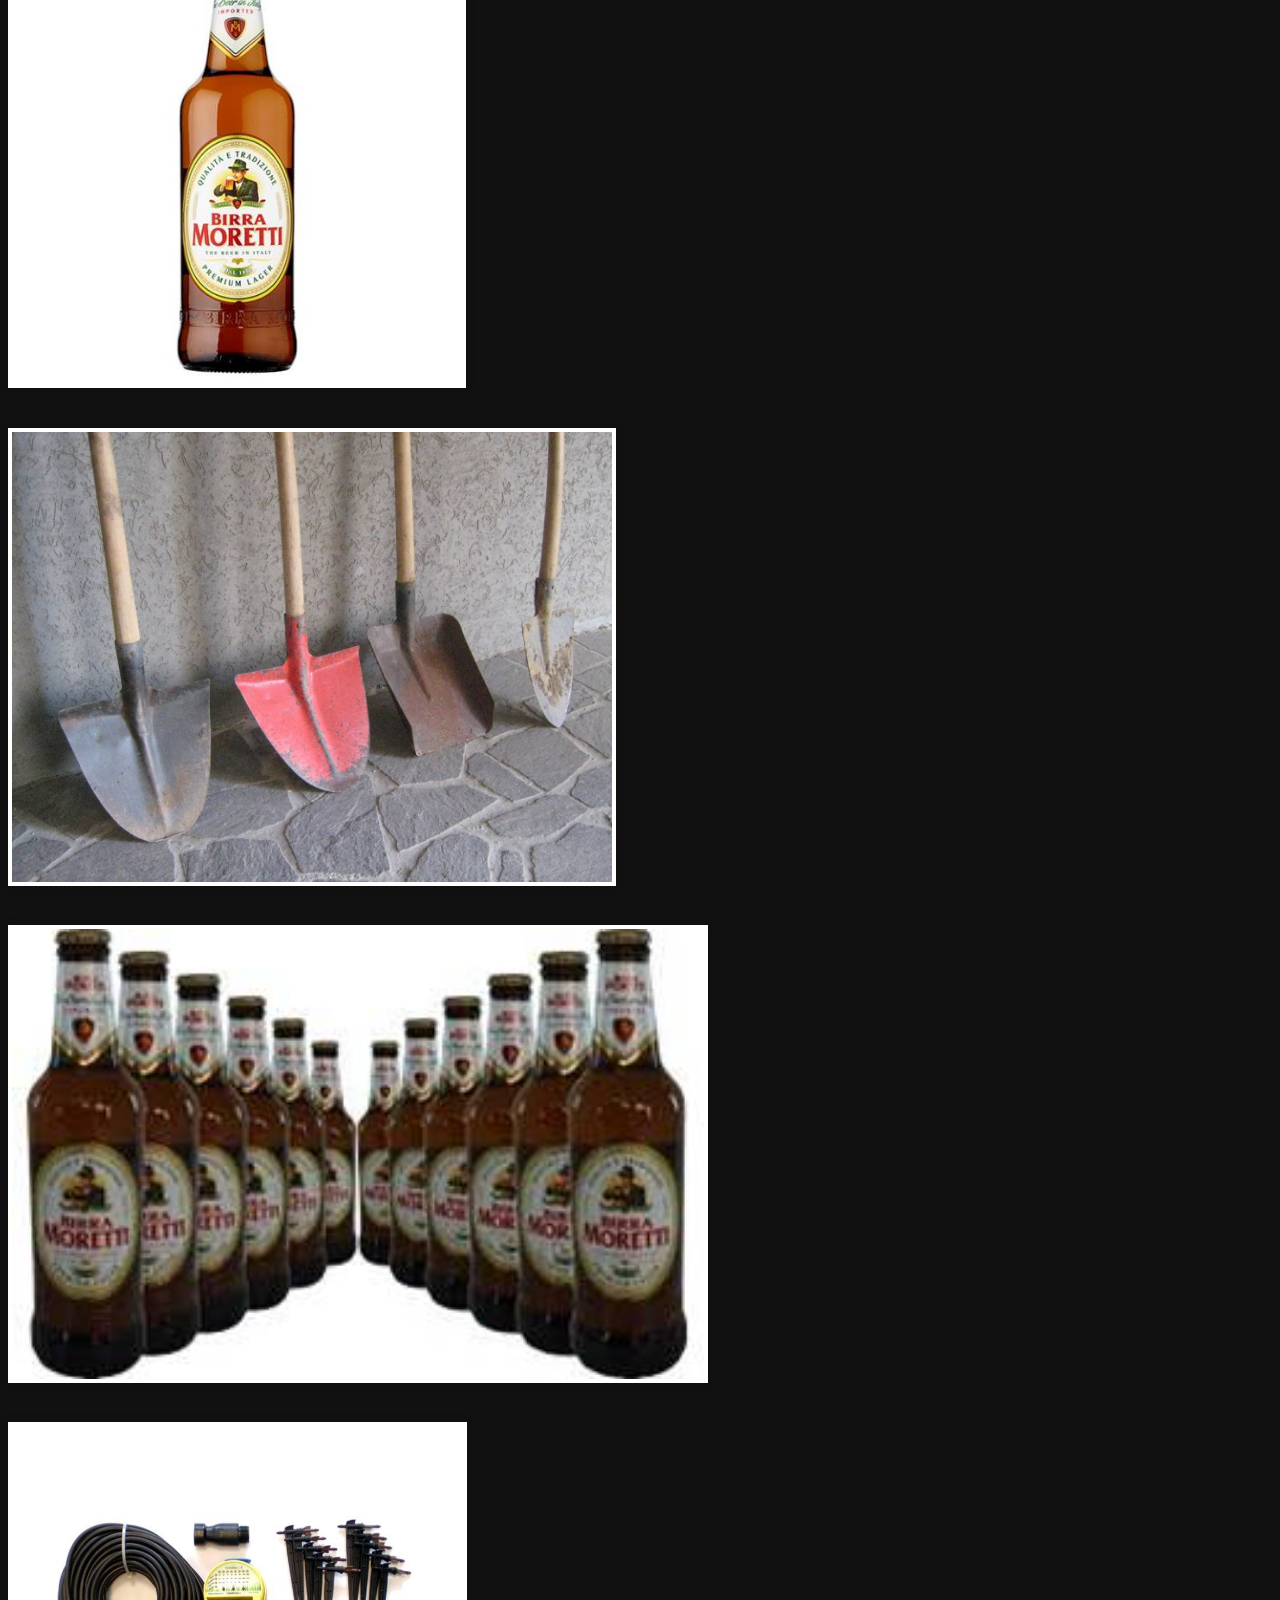
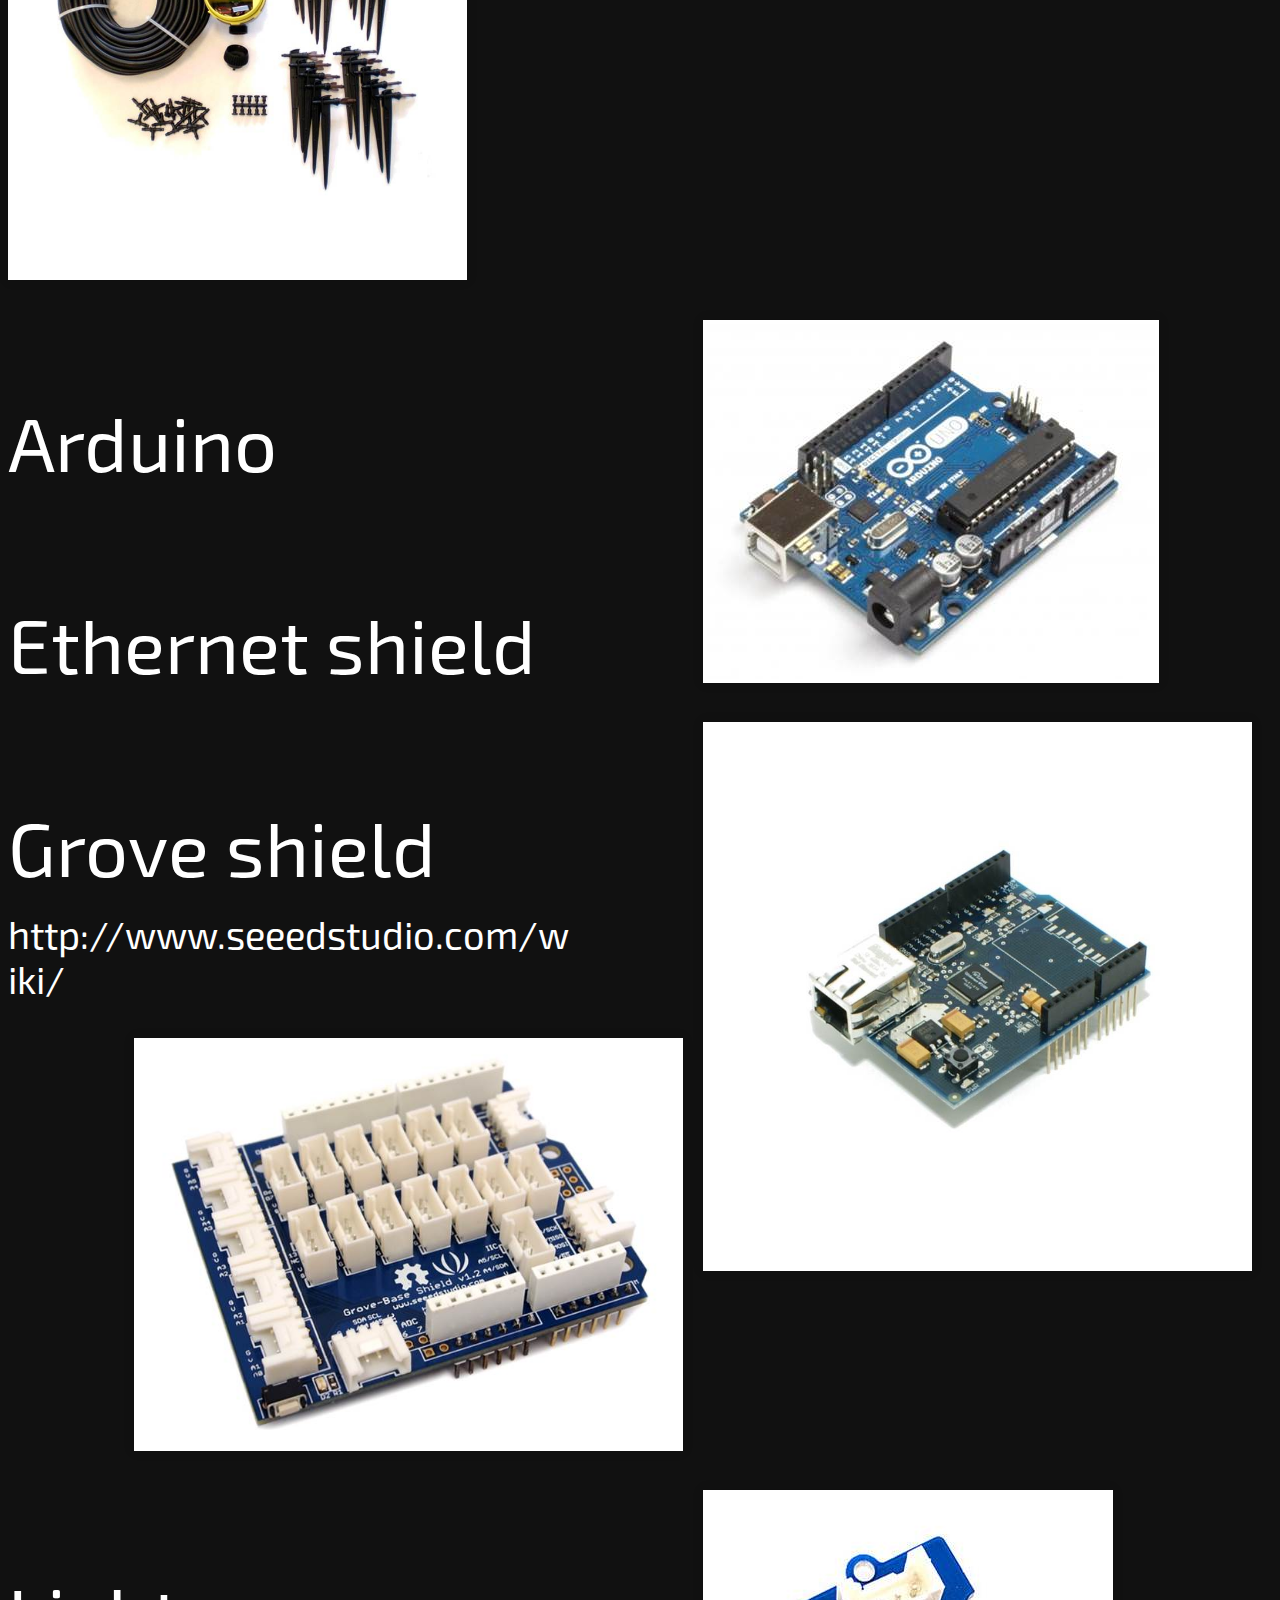
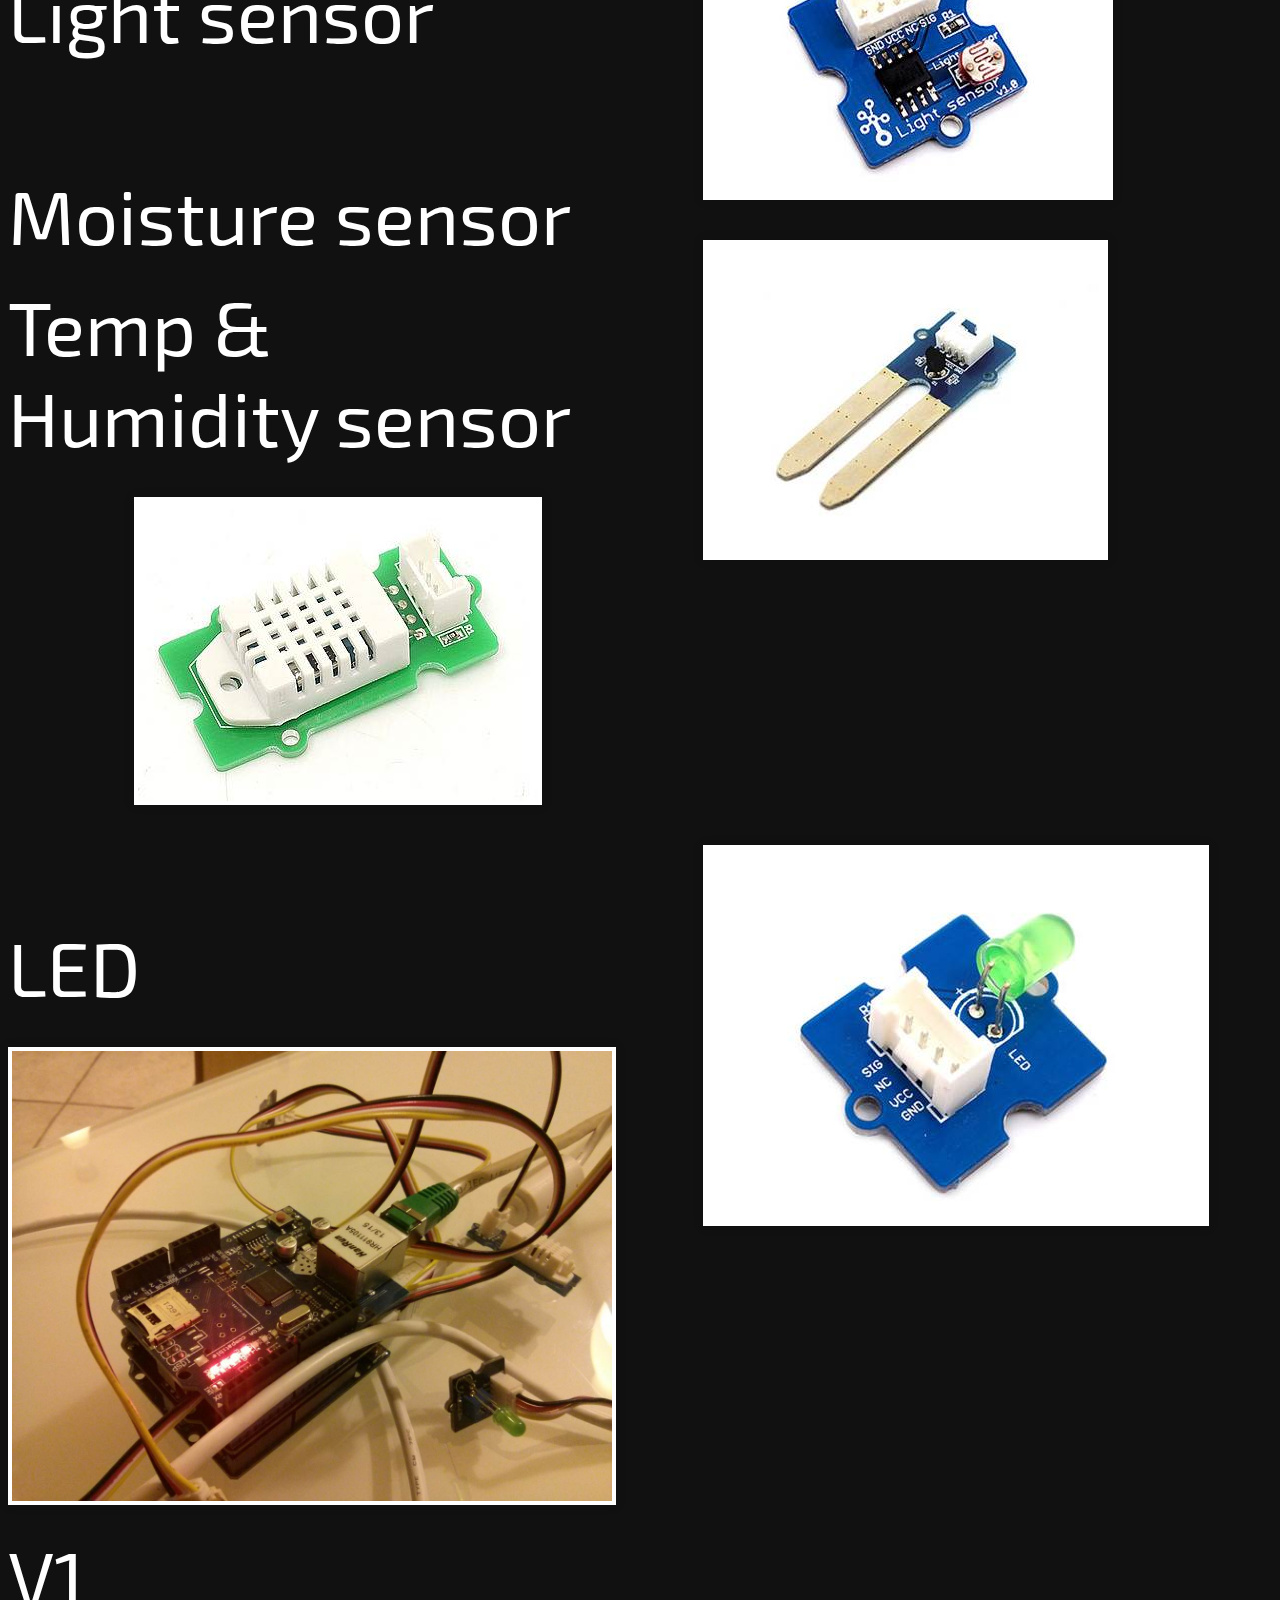
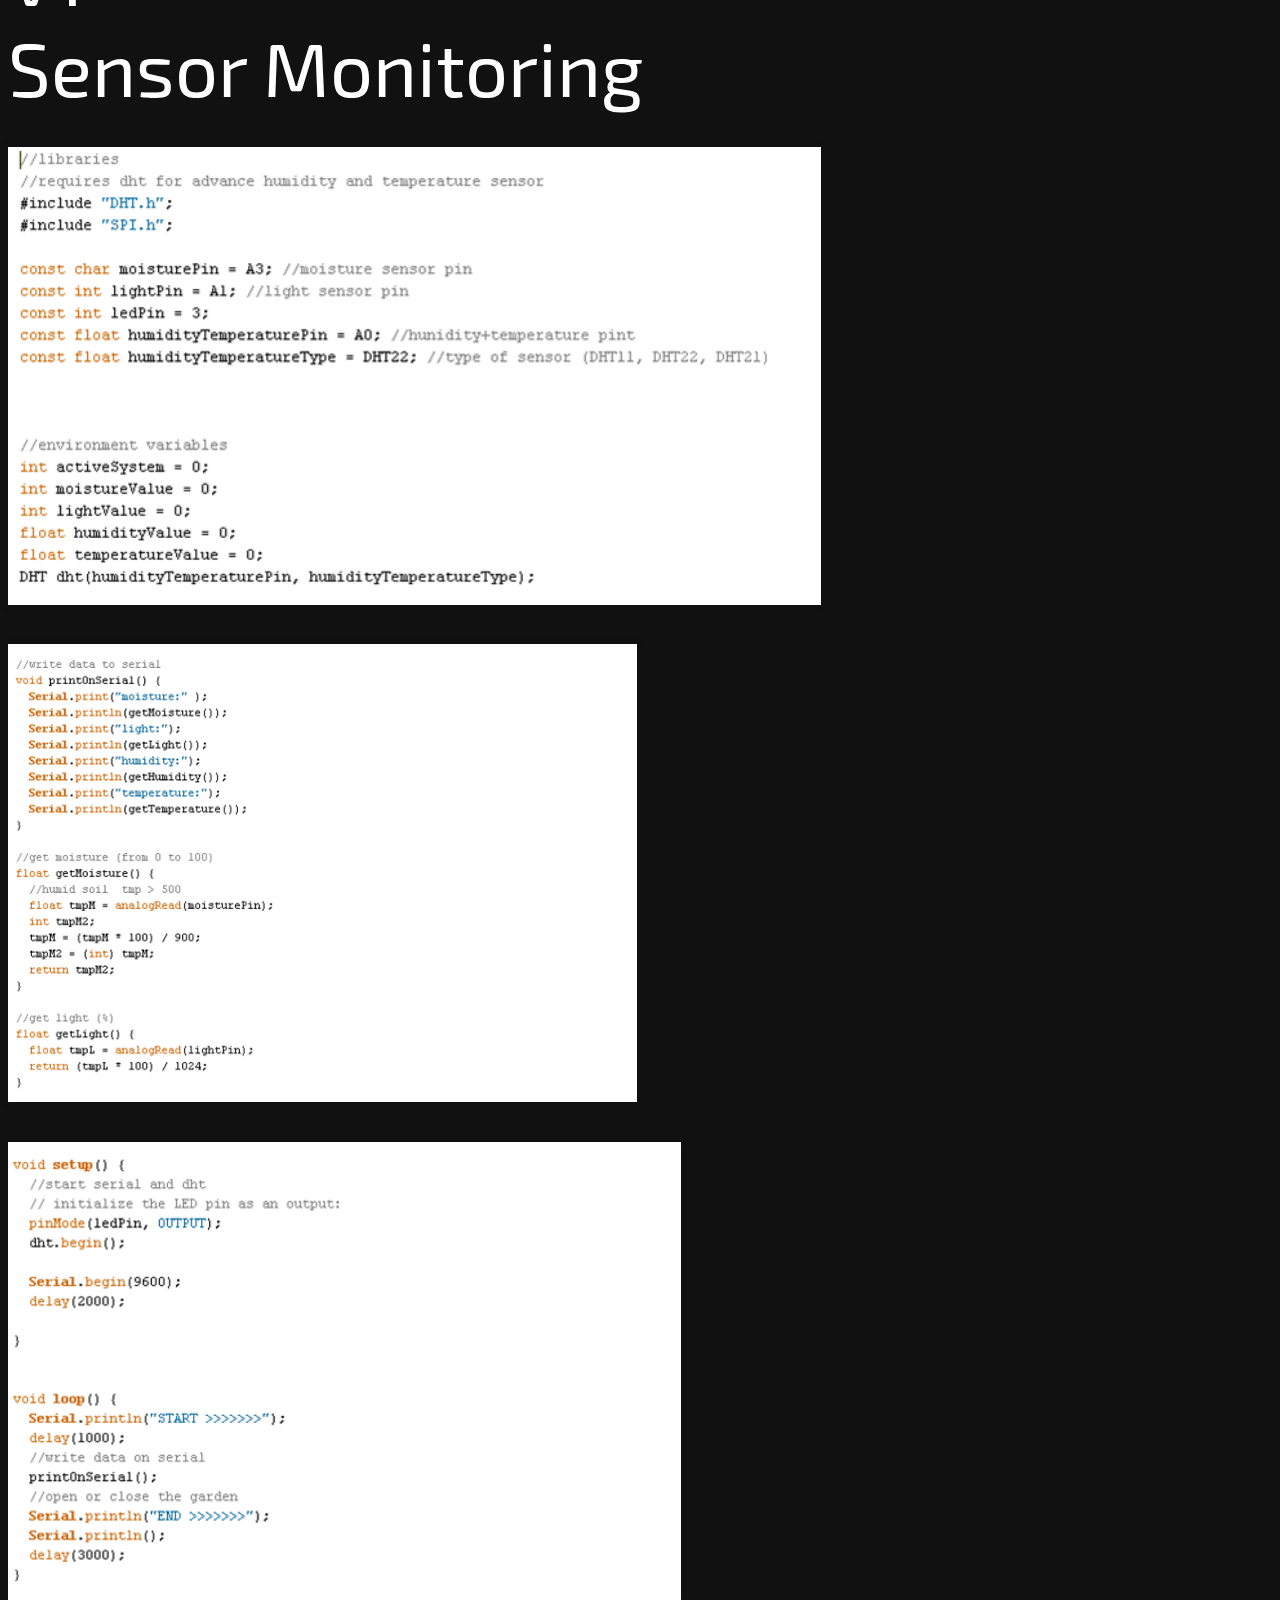
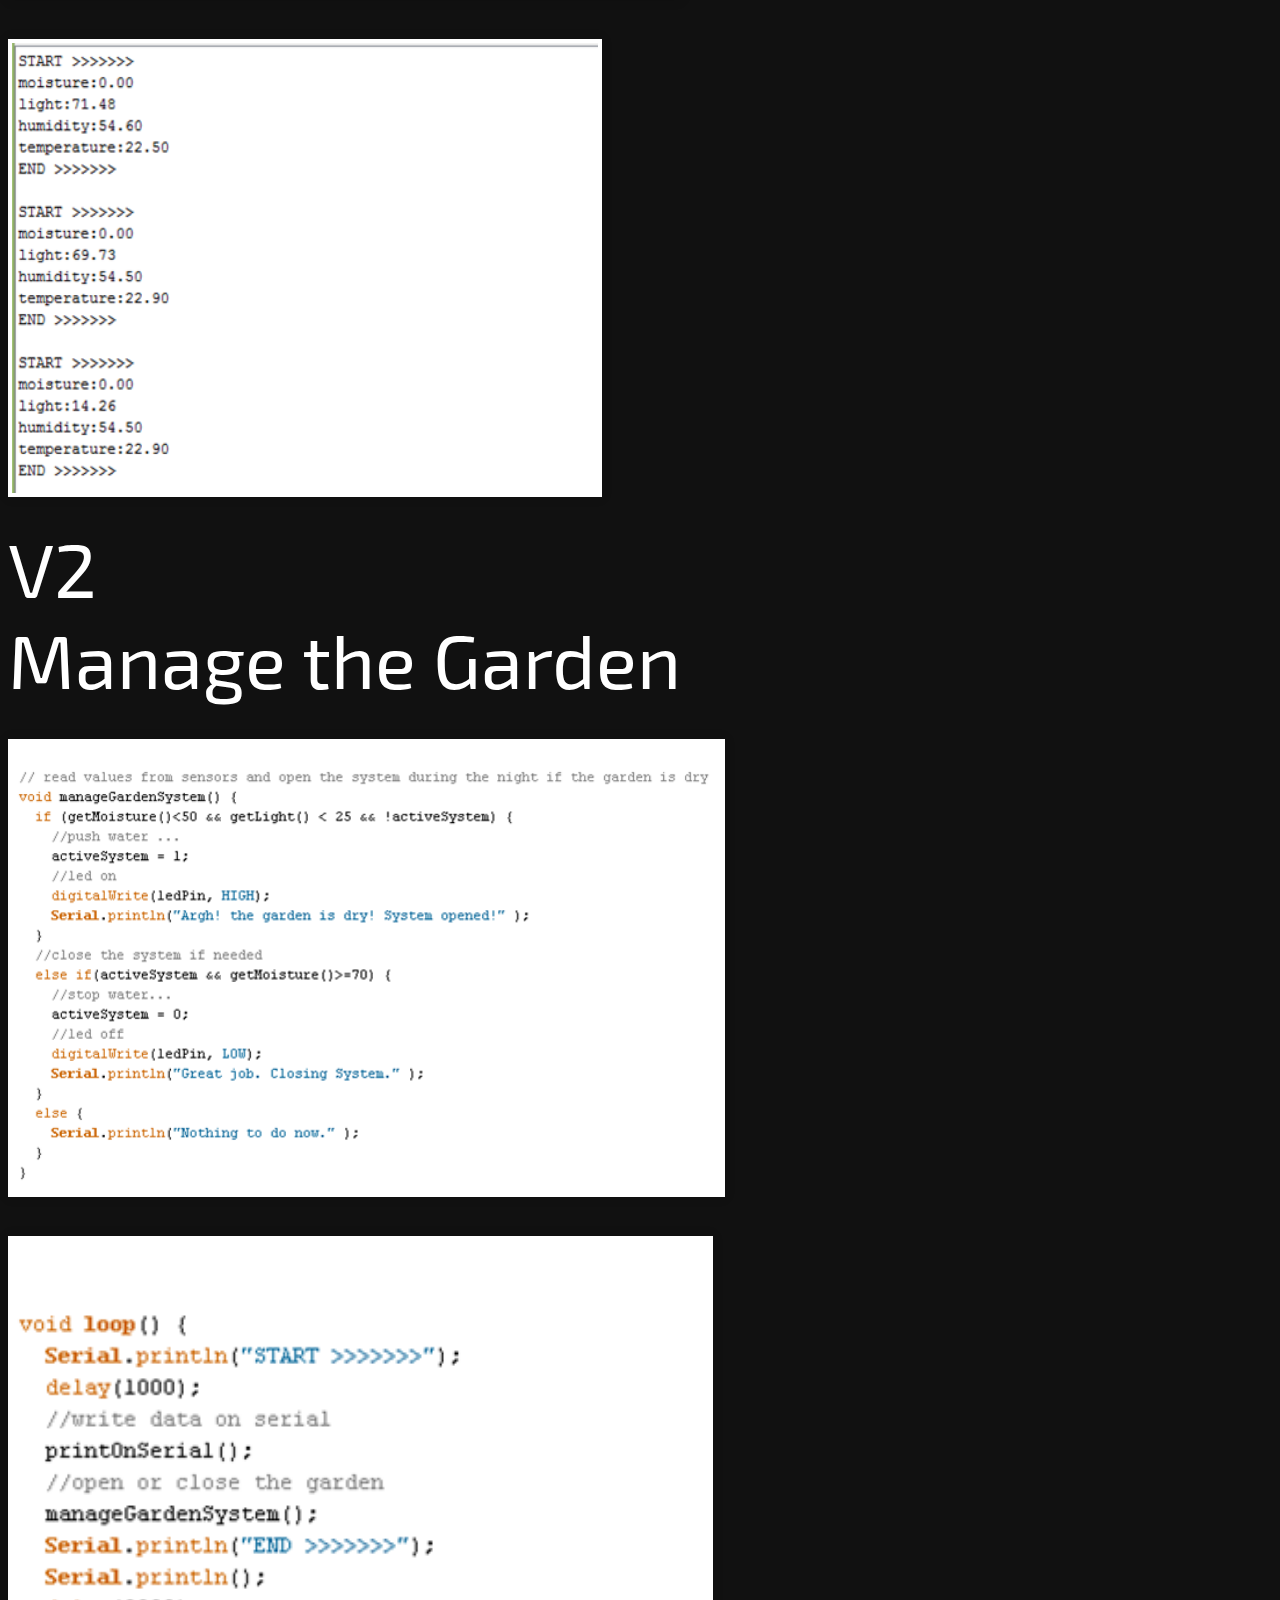
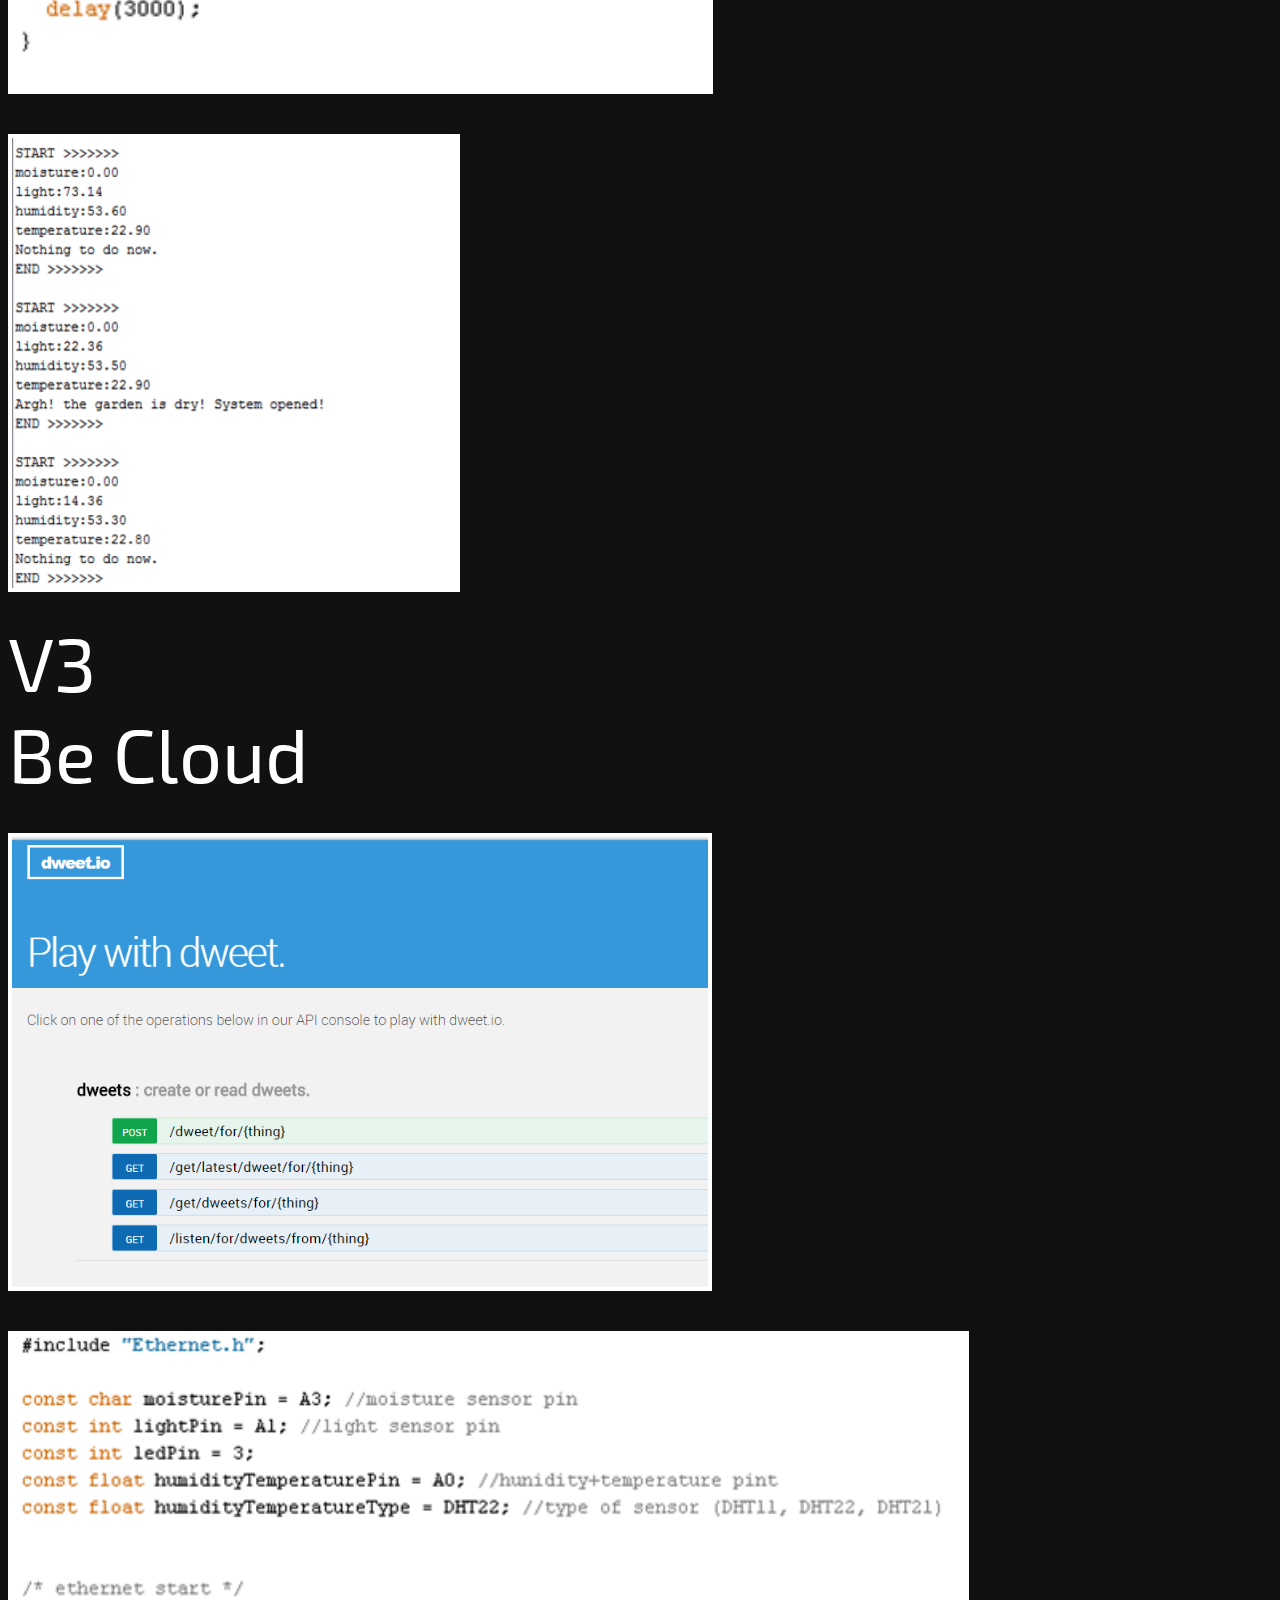
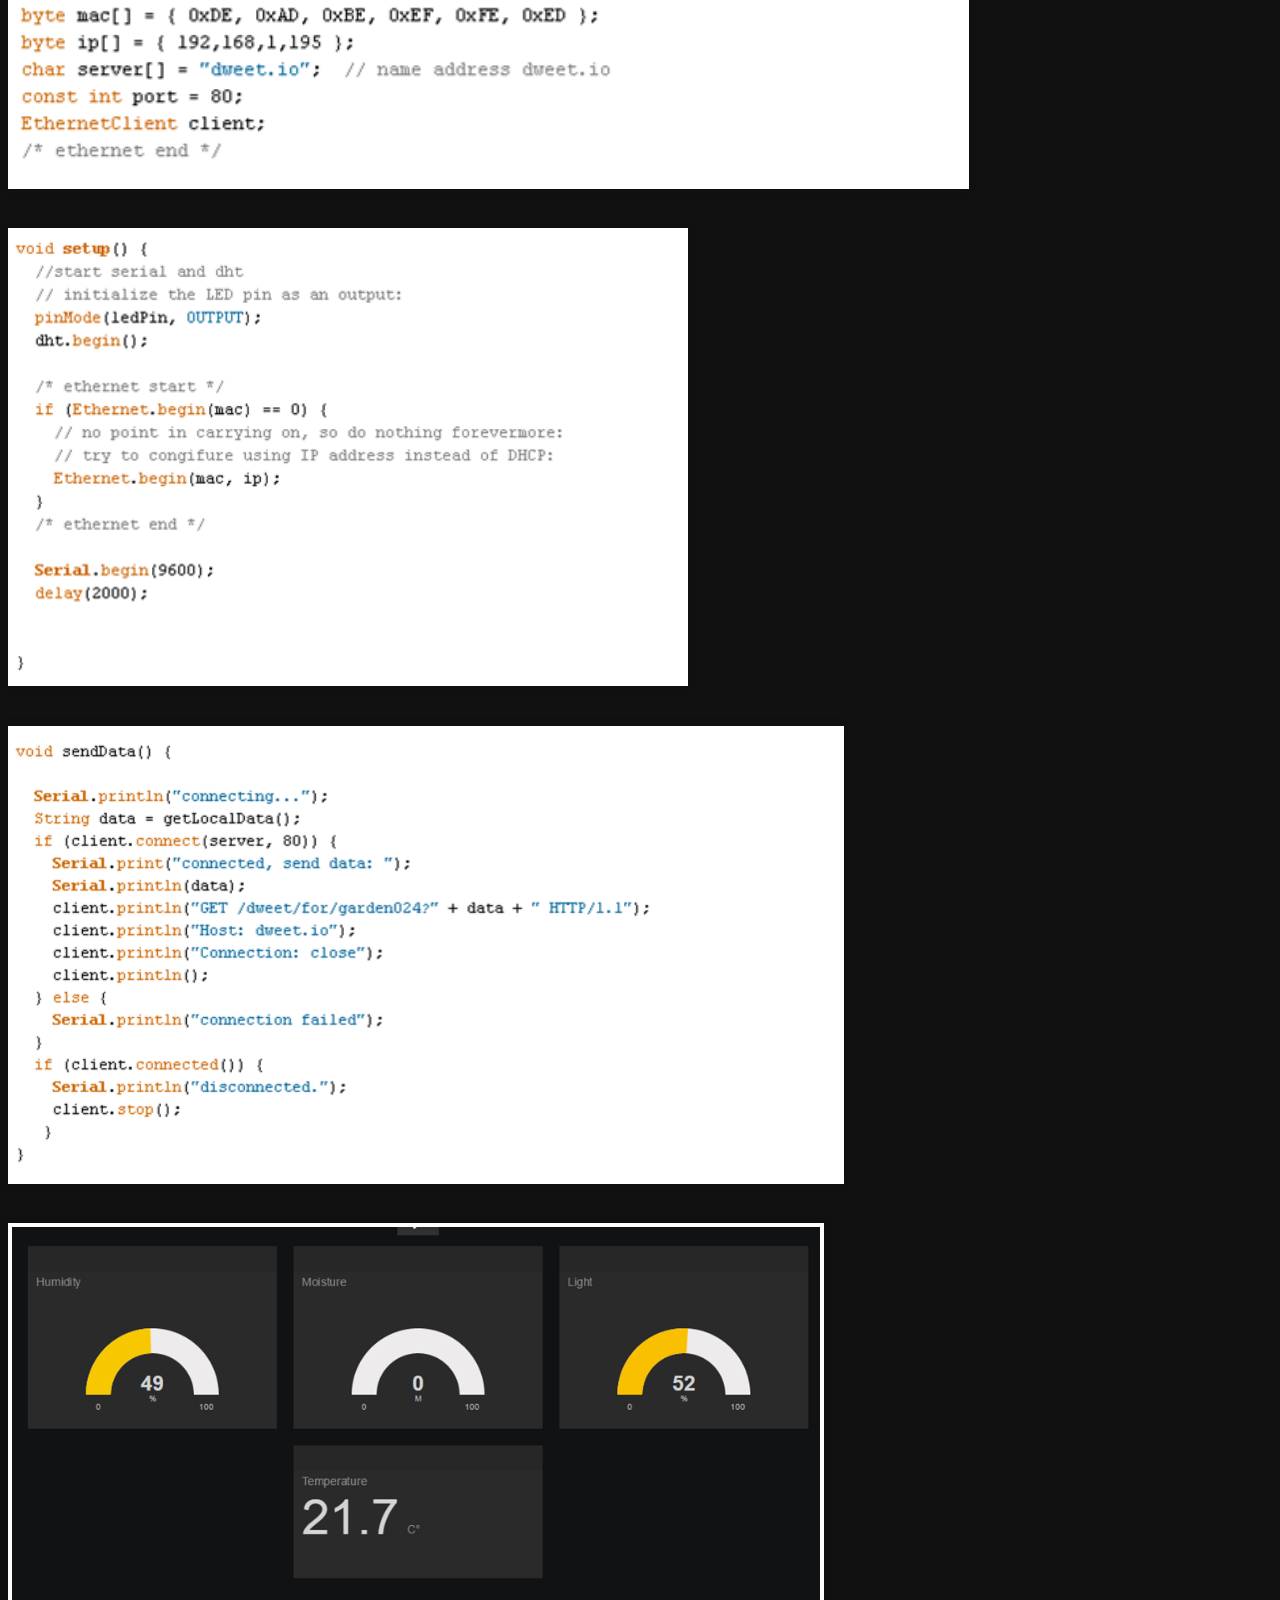
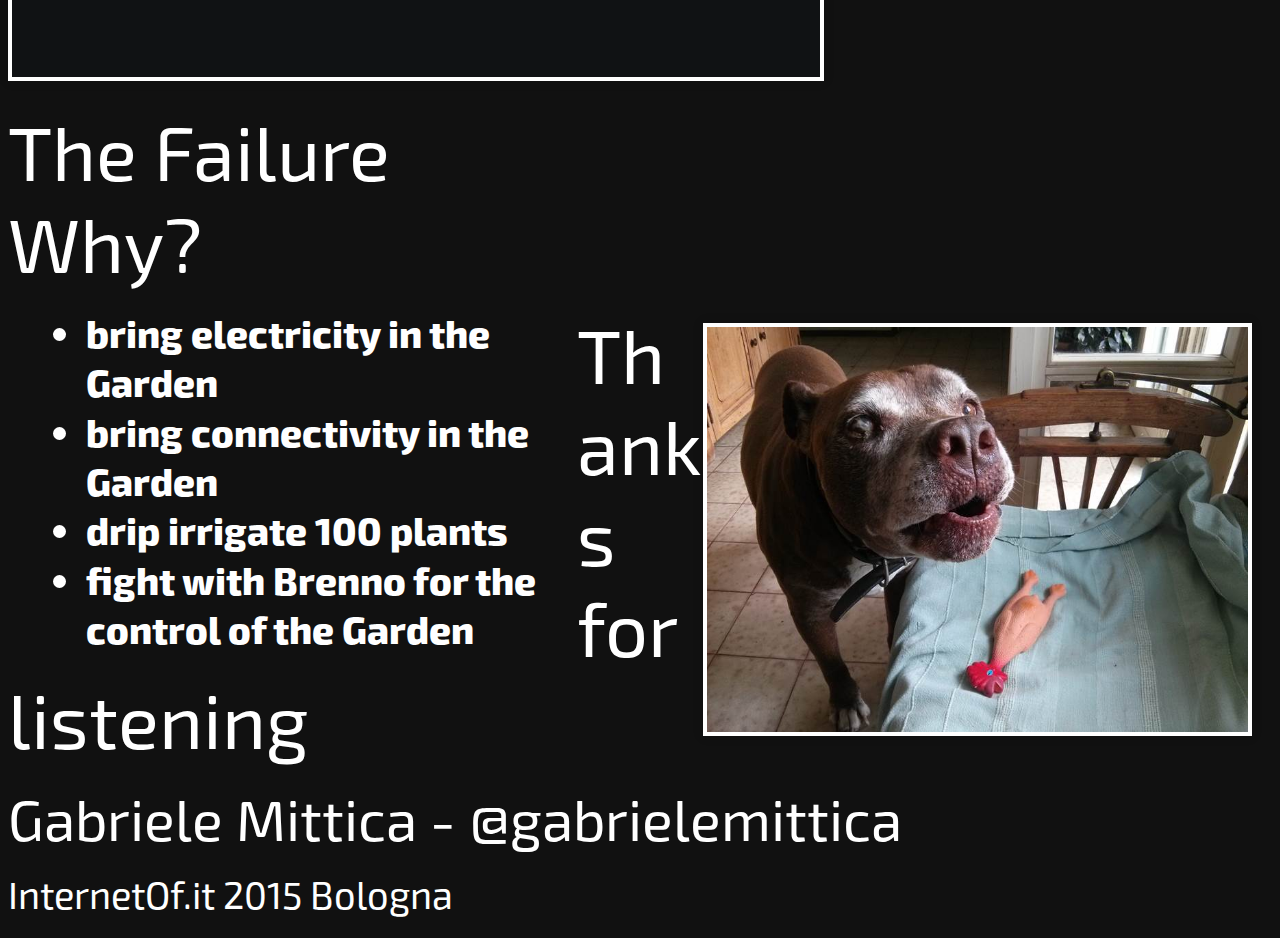
==== commit 8cbccf17: "iot" ====
--- a/index.html
+++ b/index.html
@@ -43,10 +43,10 @@
 			<div class="slides">
 				<section>
 					<h2><i class="fa fa-android"></i></h2>
-					<h1>AngularJS</h1>
-					<h2>from Code to Mobile</h2>
+					<h1>Zappa, vanga e Arduino</h1>
+					<h2>InternetOf.it 2015</h2>
 					<p>
-						DroidCon 2015
+						 @gabrielemittica
 					</p>
 				</section>
 				<section data-background="#fff">
@@ -58,250 +58,230 @@
 					<h4 class="fragment" data-fragment-index="3">CloudConf Ideator</h4>
 
 				</section>
-				<section data-background="assets/evil.jpg">
+
+
+				<section>
 					<div  style="">
-						<h1 style="font-size:4.5em;text-shadow:0px 0px 2px #000">I'm the Enemy</h1>
-						<h2  class="fragment shadow">Never saw a line <br>of android code</h2>
-					</div>
-				</section>
-
-				<section data-background="assets/iceberg.jpg">
-					<h2 class="fragment shadow">Customer's view</h2>
-					<h2 class="fragment shadow"><br><br><br>Your job</h2>
-				</section>
-
-				<section>
-					<h4>The goal:</h4>
-					<h2>Merge together different technologies to simplify app development</h2>
-					<h4>(AngularJS, PhoneGap, Bower, Grunt, Bootstrap...)</h4>
-				</section>
-				<section>
-					<p><img src="assets/angularjs.png" alt="" class="flat"></p>
-					<h4>HTML enhanced for web apps</h4>
-					<p>
-						<a href="http://angularjs.org" target="_blank">angularjs.org</a>
-					</p>
-				</section>
-				<section>
-					<h4>Once i said</h4>
-					<h4>AngularJS is <i>complicated</i></h4>
-					<h4 class="fragment" data-fragment-index="1">M. Servienti replied:</h4>
-					<h2 class="fragment" data-fragment-index="1">AngularJS is <strong>Complex</strong></h2>
-				</section>
-				<section>
-					<h2>jQuery is imperative</h2>
-					<h2>AngularJS is declarative</h2>
-					<h4>With AngularJS you can write real frontend apps that work perfectly with RESTful resources</h4>
-				</section>
-				<section>
-					<p>
-						<img src="assets/angularjs-project.png" alt="">
-					</p>
-					<p>
-						<a href="https://github.com/angular/angular-seed" target="_blank">AnguarJS seed project</a>
-					</p>
-				</section>
-
-
-				<section>
-					<p><img src="assets/phonegap.png" alt="" class="flat"></p>
-					<h4>Create mobile apps using standardized web APIs</h4>
-					<p>
-						<a href="http://phonegap.com" target="_blank">phonegap.com</a>
-					</p>
-				</section>
-
-
-
-				<section>
-					<h4>Download it</h4>
-					<h4>or use build.phonegap.com</h4>
-					<h2 class="fragment" data-fragment-index="1">to deploy on mobile</h2>
-					<h2 class="fragment" data-fragment-index="1">with just a <strong>config.xml</strong> file</h2>
-				</section>
-
-
-
-				<section>
-					<p>
-						<img src="assets/code1.png" alt="" class="flat">
-					</p>
-				</section>
-				<section>
-					<p>
-						<img src="assets/code2.png" alt="" class="flat">
-					</p>
-				</section>
-				<section>
-					<p>
-						<img src="assets/code3.png" alt="" class="flat">
-					</p>
-				</section>
-				<section>
-					<p>
-						<img src="assets/code4.png" alt="" class="flat">
-					</p>
-				</section>
-
-
-
-				<section data-background="assets/siliconvalley.jpg"></section>
-
-
-
-				<section>
-					<h1><i class="fa fa-file-code-o"></i></h1>
-					<h4>how to put it in?</h4>
-					<h1><i class="fa fa-android"></i></h1>
-				</section>
-
-
-				<section>
-					<p><img src="assets/grunt.png" alt="" class="flat"></p>
-					<h4>Automate repetitive tasks</h4>
-					<p>
-						<a href="http://gruntjs.com" target="_blank">gruntjs.com</a>
-					</p>
-				</section>
-
-
-				<section>
-					<table class="spaces notr">
-						<thead>
-							<tr>
-								<th class="bg1 table-4">
-									Devices
-								</th>
-								<th class="mini table-1"></th>
-								<th class="bg1 table-3">
-									Code
-								</th>
-								<th class="mini table-1"></th>
-								<th class="bg1 table-3">Grunt</th>
-								<th class="mini table-1"></th>
-								<th class="bg1 table-3">
-									PhoneGap
-								</th>
-							</tr>
-						</thead>
-						<tbody>
-								<tr>
-									<td class="bg1">
-									</td>
-									<td class="mini"></td>
-									<td class="bg1">
-										<h2><i class="fa fa-files-o fragment" data-fragment-index="1"></i></h2>
-									</td>
-									<td class="mini">
-											<h4><i class="fa fa-arrow-right fragment" data-fragment-index="2"></i></h4>
-										</td>
-									<td class="bg1">
-										<h2><i class="fa fa-file-code-o fragment" data-fragment-index="2"></i></h2>
-									</td>
-									<td class="mini">
-										<h4><i class="fa fa-arrow-right fragment" data-fragment-index="3"></i></h4>
-									</td>
-									<td class="bg1">
-										<h2><i class="fa fa-gear fragment" data-fragment-index="3"></i></h2><br>
-									</td>
-								</tr>
-								<tr>
-									<td class="bg1">
-									</td>
-									<td class="mini"></td>
-									<td class="bg1">
-									</td>
-									<td class="mini">
-										</td>
-									<td class="bg1">
-									</td>
-									<td class="mini">
-									</td>
-									<td class="bg1">
-										<h4><i class="fa fa-arrow-down fragment" data-fragment-index="4"></i></h4>
-									</td>
-								</tr>
-									<tr>
-										<td class="bg1">
-											<h2><i class="fa fa-android fragment" data-fragment-index="5"></i></h2>
-										</td>
-										<td class="mini">
-												<h4><i class="fa fa-arrow-left fragment"  data-fragment-index="5"></i></h4>
-										</td>
-										<td class="bg1">
-											<h4><i class="fa fa-arrow-left fragment"  data-fragment-index="5"></i></h4>
-										</td>
-										<td class="mini">
-												<h4><i class="fa fa-arrow-left fragment"  data-fragment-index="5"></i></h4>
-											</td>
-										<td class="bg1">
-											<h2><i class="fa fa-file fragment" data-fragment-index="4"></i></h2>
-										</td>
-										<td class="mini">
-											<h4><i class="fa fa-arrow-left fragment"  data-fragment-index="4"></i></h4>
-										</td>
-										<td class="bg1">
-											<h2><i class="fa fa-file fragment" data-fragment-index="4"></i></h2>
-										</td>
-									</tr>
-						</tbody>
-					</table>
-				</section>
-
-				<section data-background-video="assets/build.webm" data-background-color="#000000">
-				</section>
-
-
-
-				<section>
-					<h2>The benefits</h2>
-					<ul>
-						<li>Reduced time on dev</li>
-						<li>One project, several devices</li>
-						<li>Powerful instruments</li>
-						<li>Easy to adopt</li>
-					</ul>
-				</section>
-
-				<section data-background="assets/theory.jpg">
-					<div class="over fragment">
-						<h2>This is <br>the perfect solution!</h2>
-					</div>
-				</section>
-				<section  data-background="#ff0000" data-background-transition="zoom">
-						<h1>No!</h1>
-						<h2 class="fragment">Use it in the right situation.</h2>
-				</section>
-
-
-				<section>
-					<h2>Perfect strategy for</h2>
-					<ul>
-						<li>Lateral and side apps</li>
-						<li>Apps that work with RES</li>
-						<li>Teams no focused on mobile dev</li>
-						<li>Enhanced HTML apps</li>
-					</ul>
-				</section>
-
-
-
-
-				<section data-background="assets/iceberg.jpg"></section>
-				<section data-background="assets/beers.jpg"></section>
-
-
-
-				<section>
-					<h2>Useful links:</h2>
-					<ul>
-						<li><a href="http://angularjs.org" target="_blank">AngularJS.org</a></li>
-						<li><a href="http://phonegap.com" target="_blank">PhoneGap.com</a></li>
-						<li><a href="http://gruntjs.com" target="_blank">Gruntjs.com</a></li>
-						<li><a href="http://aws.amazon.com/sdk-for-browser/" target="_blank">AWS for JS</a></li>
-						<li><a href="http://www.ng-newsletter.com/" target="_blank">ngNewsletter</a></li>
-						<li><a href="http://github.com/corley/ng-startup" target="_blank">ngStartup Project</a></li>
-					</ul>
+						<h3>Goals of the automated garden</h3>
+						<ul>
+							<li class="fragment">manage the water flow</li>
+							<li class="fragment">
+								check the parameters of the garden
+							</li>
+							<li class="fragment">
+								send the data to a remote database
+							</li>
+							<li class="fragment">
+								be of simple design
+							</li>
+						</ul>
+					</div>
+				</section>
+
+				<section>
+					<div  style="text-align:left">
+						<h3>Schema</h3>
+						<div class="schema">
+
+							<div class="garden fragment"><br><br><br>Garden</div>
+							<div class="arduino fragment"><br><br>Arduino</div>
+							<div class="sensors fragment">
+								<i class="fa fa-long-arrow-up"></i>
+								<i class="fa fa-long-arrow-up"></i>
+								<i class="fa fa-long-arrow-up"></i><br><br>
+								<i class="fa fa-sun-o"></i>
+								<i class="fa fa-moon-o"></i>
+								<i class="fa fa-bolt"></i>
+							</div>
+							<div class="water fragment"><br><br>Water</div>
+							<div class="sensors2 fragment">
+								Realy + Valve<br>
+								<i class="fa fa-long-arrow-left"></i>
+								<i class="fa fa-long-arrow-left"></i>
+								<i class="fa fa-long-arrow-left"></i>
+							</div>
+							<div class="water2 fragment">
+
+								<i class="fa fa-long-arrow-down"></i><br>
+								<i class="fa fa-long-arrow-down"></i><br>
+								<i class="fa fa-long-arrow-down"></i><br>
+							</div>
+							<div class="sensors3 fragment">
+								DB<br>
+								<i class="fa fa-long-arrow-up"></i>
+							</div>
+						</div>
+					</div>
+				</section>
+
+				<section>
+					<h2>Essential<br>Components</h2>
+				</section>
+
+				<section>
+					<img src="assets/iot01.jpg" class="responsive">
+				</section>
+				<section>
+					<img src="assets/iot02.jpg" class="responsive">
+				</section>
+				<section>
+					<img src="assets/iot03.jpg" class="responsive">
+				</section>
+				<section>
+					<img src="assets/iot04.jpg" class="responsive">
+				</section>
+				<section>
+					<img src="assets/iot05.jpg" class="responsive">
+				</section>
+				<section>
+					<img src="assets/iot06.jpg" class="responsive">
+				</section>
+
+				<section>
+					<div class="left">
+						<h2><br>Arduino</h2>
+					</div>
+					<div class="right">
+						<img src="assets/iot07.jpg" >
+					</div>
+				</section>
+				<section>
+					<div class="left">
+						<h2><br>Ethernet shield
+</h2>
+					</div>
+					<div class="right">
+						<img src="assets/iot08.jpg" >
+					</div>
+				</section>
+				<section>
+					<div class="left">
+						<h2><br>Grove shield
+</h2>
+<h4>http://www.seeedstudio.com/wiki/
+</h4>
+					</div>
+					<div class="right">
+						<img src="assets/iot09.jpg" >
+					</div>
+				</section>
+				<section>
+					<div class="left">
+						<h2><br>Light sensor
+</h2>
+					</div>
+					<div class="right">
+						<img src="assets/iot10.jpg" >
+					</div>
+				</section>
+				<section>
+					<div class="left">
+						<h2><br>Moisture
+sensor
+</h2>
+					</div>
+					<div class="right">
+						<img src="assets/iot11.jpg" >
+					</div>
+				</section>
+				<section>
+					<div class="left">
+						<h2>Temp & Humidity
+sensor
+</h2>
+					</div>
+					<div class="right">
+						<img src="assets/iot12.jpg" >
+					</div>
+				</section>
+				<section>
+					<div class="left">
+						<h2><br>LED</h2>
+					</div>
+					<div class="right">
+						<img src="assets/iot13.jpg" >
+					</div>
+				</section>
+				<section>
+					<img src="assets/iot14.jpg" class="responsive">
+				</section>
+
+
+				<section>
+					<h2>V1<br>Sensor Monitoring</h2>
+				</section>
+
+				<section>
+					<img src="assets/iot15.png" class="responsive">
+				</section>
+
+				<section>
+					<img src="assets/iot16.png" class="responsive">
+				</section>
+
+				<section>
+					<img src="assets/iot17.png" class="responsive">
+				</section>
+
+				<section>
+					<img src="assets/iot18.png" class="responsive">
+				</section>
+
+
+				<section>
+					<h2>V2<br>Manage the Garden</h2>
+				</section>
+
+				<section>
+					<img src="assets/iot19.png" class="responsive">
+				</section>
+
+
+				<section>
+					<img src="assets/iot20.png" class="responsive">
+				</section>
+
+
+				<section>
+					<img src="assets/iot21.png" class="responsive">
+				</section>
+				<section>
+					<h2>V3<br>Be Cloud</h2>
+				</section>
+
+				<section>
+					<img src="assets/iot22.png" class="responsive">
+				</section>
+				<section>
+					<img src="assets/iot23.png" class="responsive">
+				</section>
+				<section>
+					<img src="assets/iot24.png" class="responsive">
+				</section>
+				<section>
+					<img src="assets/iot25.png" class="responsive">
+				</section>
+				<section>
+					<img src="assets/iot26.png" class="responsive">
+				</section>
+
+				<section>
+					<h2>The Failure<br>Why?</h2>
+				</section>
+
+				<section>
+					<div class="left">
+						<ul>
+							<li class="fragment">bring electricity in the Garden</li>
+							<li class="fragment">bring connectivity in the Garden</li>
+							<li class="fragment">drip irrigate 100 plants</li>
+							<li class="fragment">fight with Brenno for the control of the Garden</li>
+
+						</ul>
+					</div>
+					<div class="right">
+						<img src="assets/iot27.jpg" >
+					</div>
 				</section>
 
 
@@ -309,7 +289,7 @@
 				<section>
 					<h2>Thanks for listening</h2>
 					<h3>Gabriele Mittica - @gabrielemittica</h3>
-					<h1><i class="fa fa-android"></i></h1>
+					<h4>InternetOf.it 2015 Bologna</h4>
 				</section>
 
 
--- a/css/theme/corley/corley.css
+++ b/css/theme/corley/corley.css
@@ -59,7 +59,7 @@
   word-wrap: break-word; }
 
 .reveal h1 {
-  font-size: 4em;
+  font-size: 3em;
   font-family: 'Exo-Bold','Source Sans Pro', Helvetica, sans-serif;
 }
 
@@ -82,6 +82,7 @@
 /*********************************************
  * OTHER
  *********************************************/
+
 .reveal p {
   margin: 20px 0;
   line-height: 1.3; }
@@ -322,3 +323,135 @@
   background-color: rgba(0, 0, 0, 0.5); color: #fff; padding: 20px;
 
 }
+
+
+/** CUSTOM */
+
+.schema {
+  width:100%;
+  height:500px;
+  display:inline-block;
+  position:relative;
+}
+
+.schema .garden {
+  position:absolute;
+  z-index:10;
+  display:block;
+  top:auto;
+  bottom:0;
+  left:0;
+  width:70%;
+  height:70%;
+  color:#fff;
+  text-align:center;
+  line-height:100%;
+  background:green;
+}
+.schema .arduino {
+  position:absolute;
+  z-index:10;
+  display:block;
+  top:15%;
+  bottom:auto;
+  left:auto;
+  right:0;
+  width:20%;
+  height:35%;
+  color:#fff;
+  text-align:center;
+  line-height:100%;
+  background:#3399ff;
+}
+.schema .water {
+  position:absolute;
+  z-index:10;
+  display:block;
+  top:15%;
+  bottom:auto;
+  left:45%;
+  right:auto;
+  width:15%;
+  height:35%;
+  color:#fff;
+  text-align:center;
+  line-height:100%;
+  background:blue;
+  font-size:0.7em;
+}
+
+.schema .water2 {
+  position:absolute;
+  z-index:15;
+  display:block;
+  top:48%;
+  bottom:auto;
+  left:45%;
+  right:auto;
+  width:15%;
+  height:auto;
+  color:#fff;
+  text-align:center;
+  line-height:100%;
+  background:transparent;
+  font-size:0.7em;
+}
+
+.schema .sensors {
+  position:absolute;
+  z-index:10;
+  display:block;
+  top:60%;
+  bottom:auto;
+  left:auto;
+  right:0;
+  width:20%;
+  height:auto;
+  color:#fff;
+  text-align:center;
+  line-height:100%;
+  background:transparent;
+}
+.schema .sensors2 {
+  position:absolute;
+  z-index:10;
+  display:block;
+  top:20%;
+  bottom:auto;
+  left:55%;
+  right:auto;
+  width:30%;
+  height:auto;
+  color:#fff;
+  text-align:center;
+  line-height:100%;
+  background:transparent;
+  font-size:0.7em;
+}
+.schema .sensors3 {
+  position:absolute;
+  z-index:10;
+  display:block;
+  top:0%;
+  bottom:auto;
+  left:auto;
+  right:0;
+  width:10%;
+  height:auto;
+  color:#fff;
+  text-align:center;
+  line-height:100%;
+  background:transparent;
+  font-size:0.7em;
+}
+img.responsive {
+  height:450px;
+}
+div.left {
+  width:45%;
+  float:left;
+}
+div.right {
+  width:45%;
+  float:right;
+}
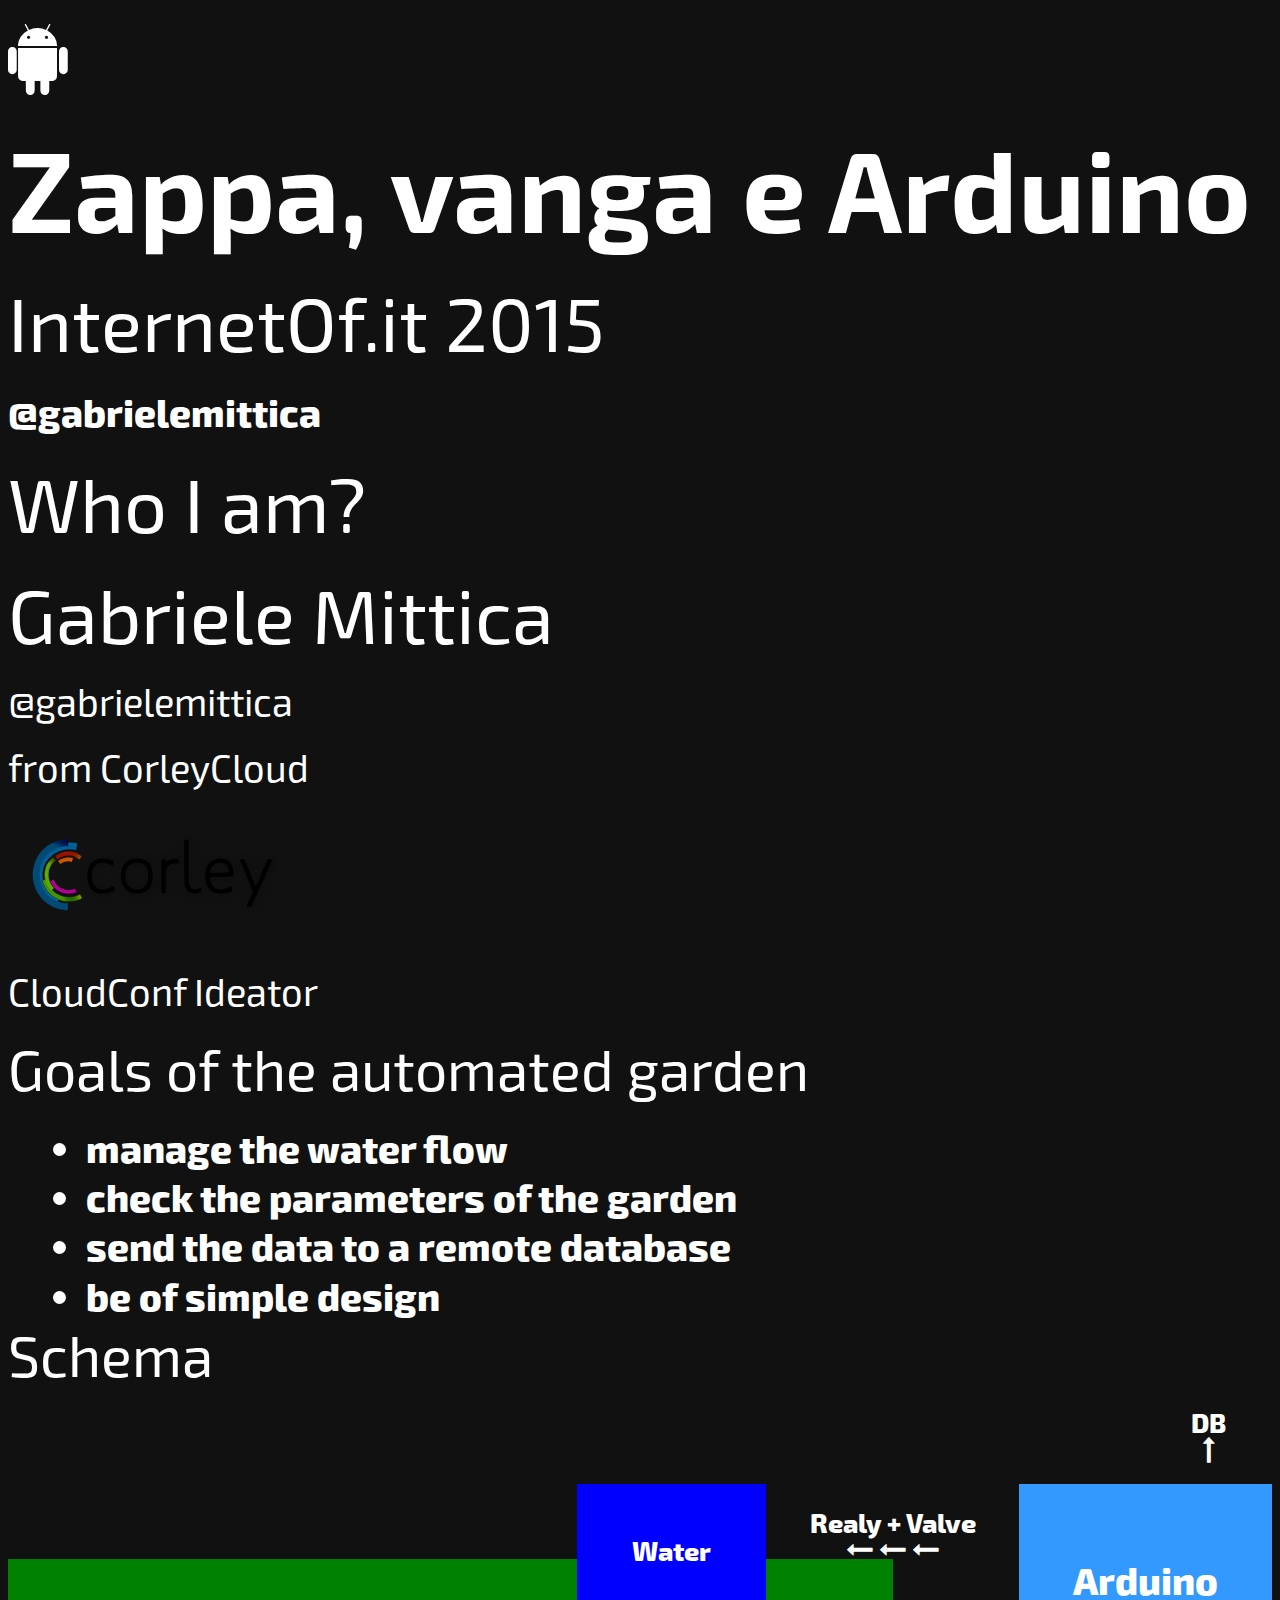
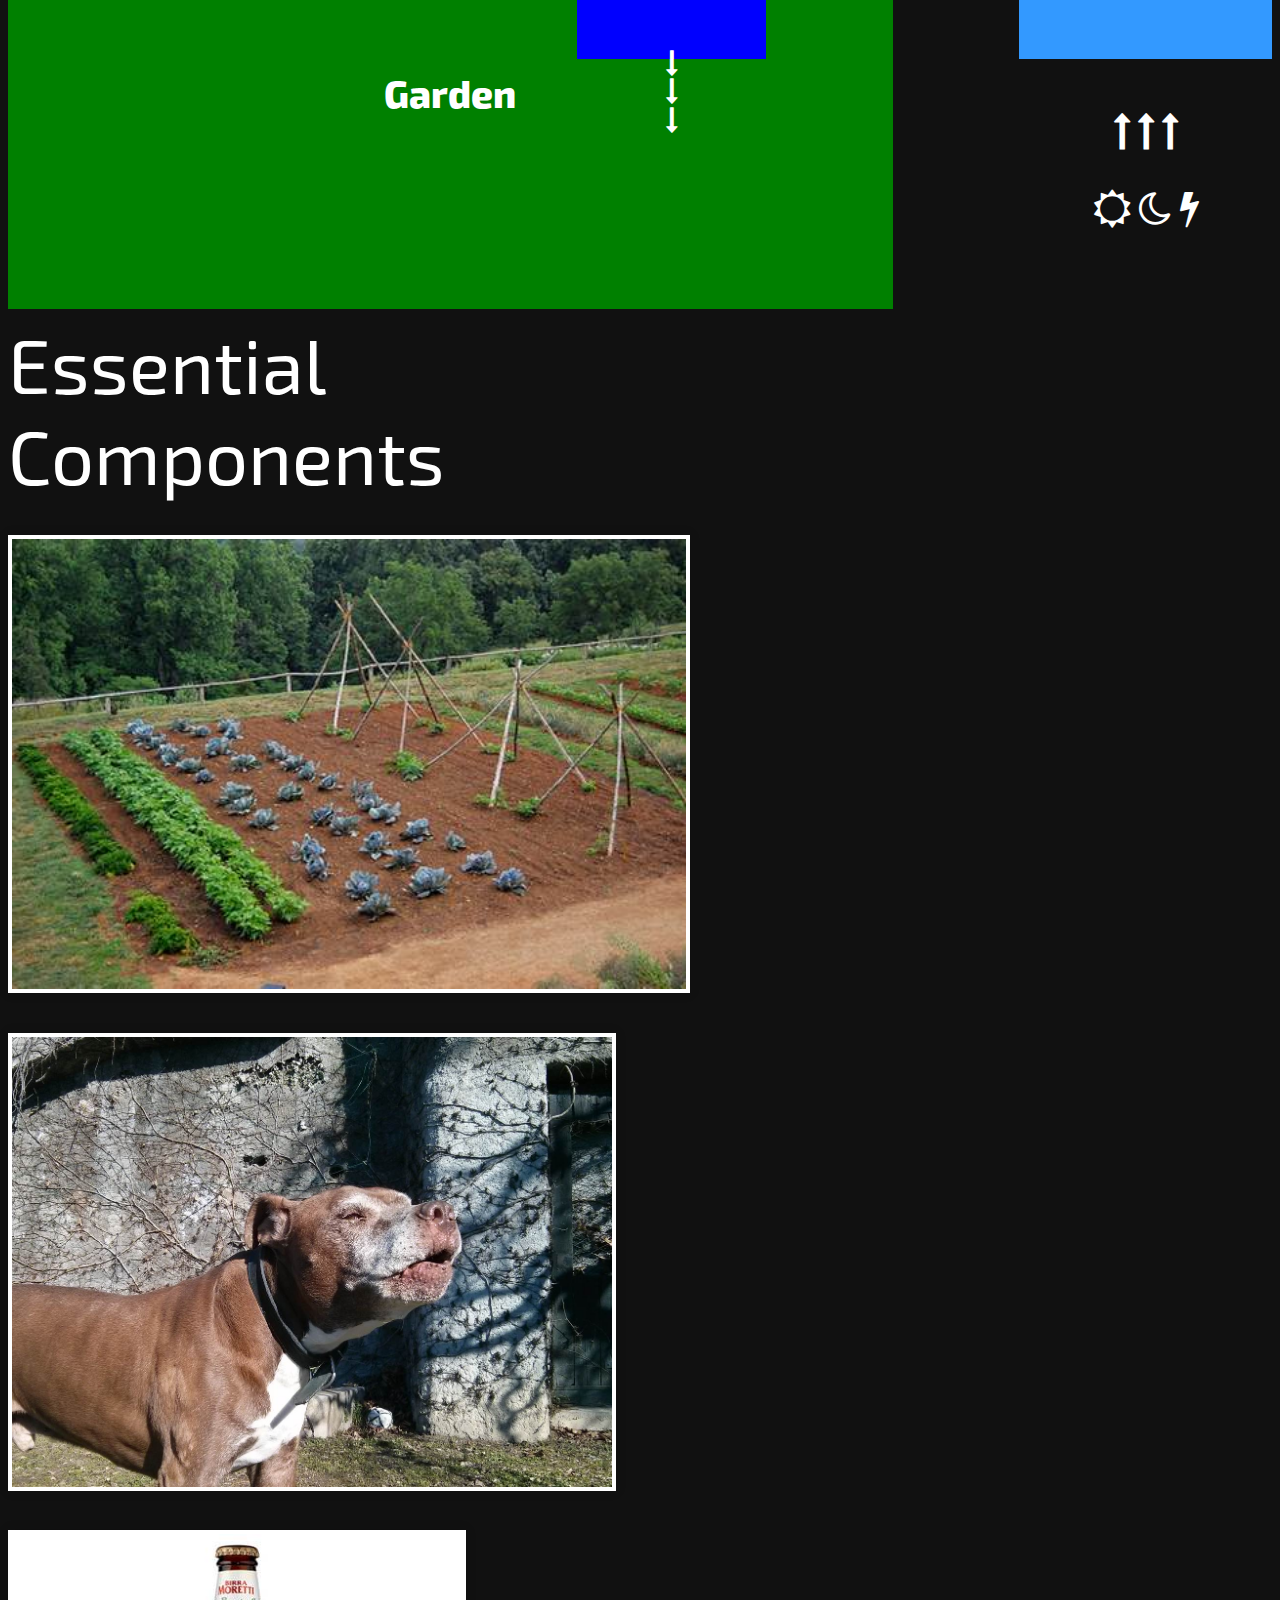
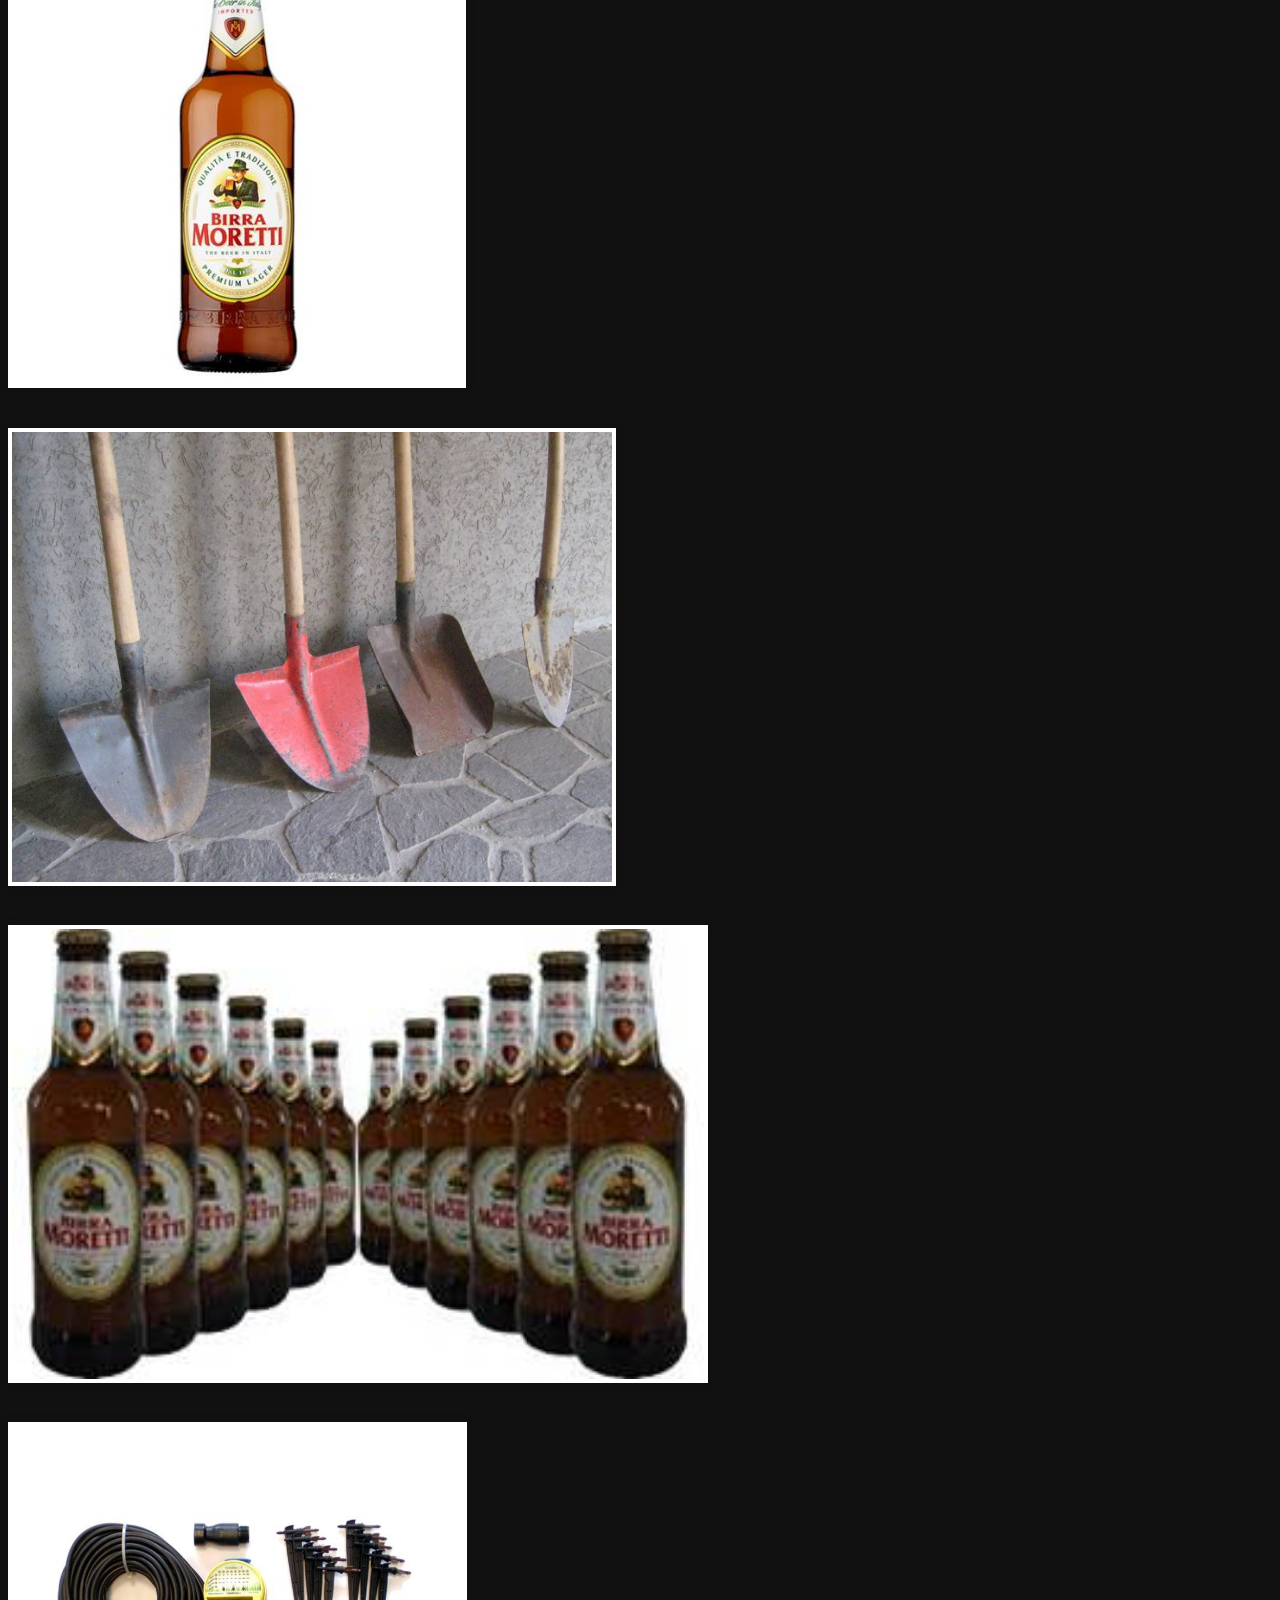
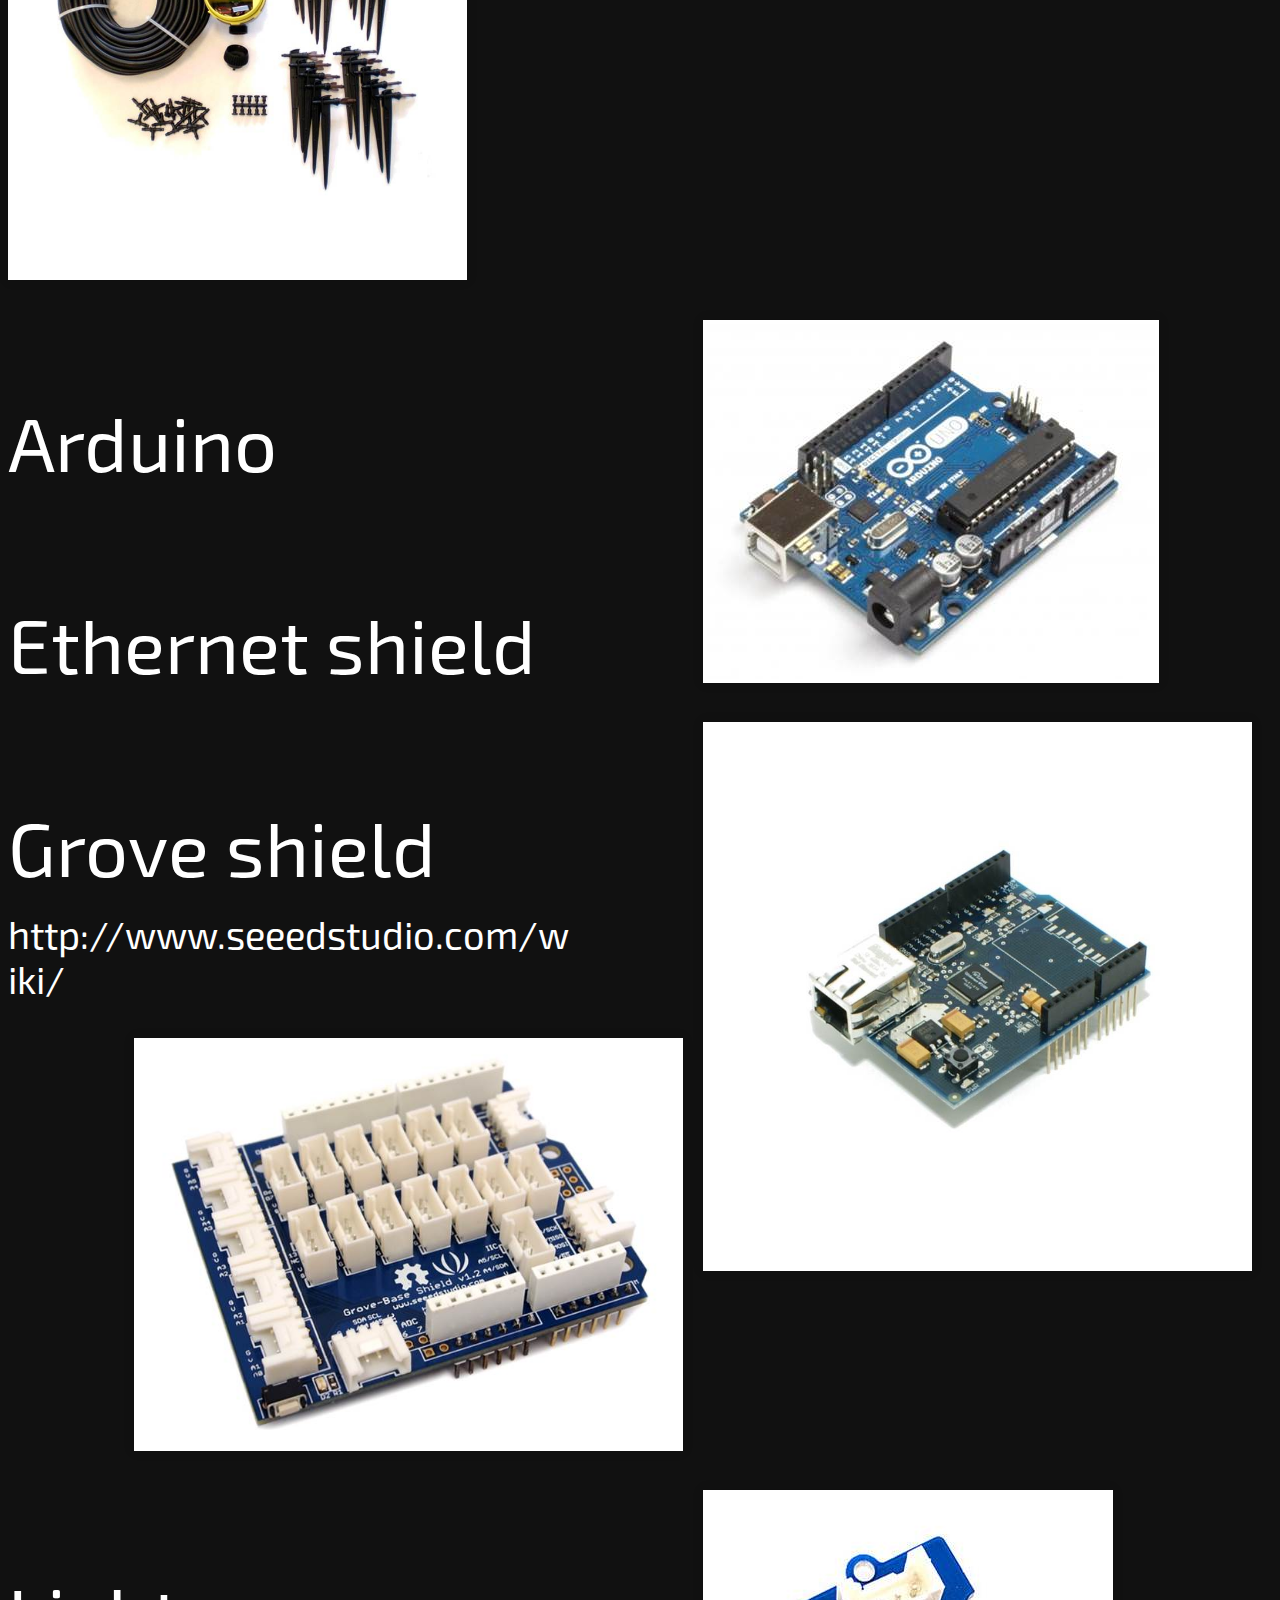
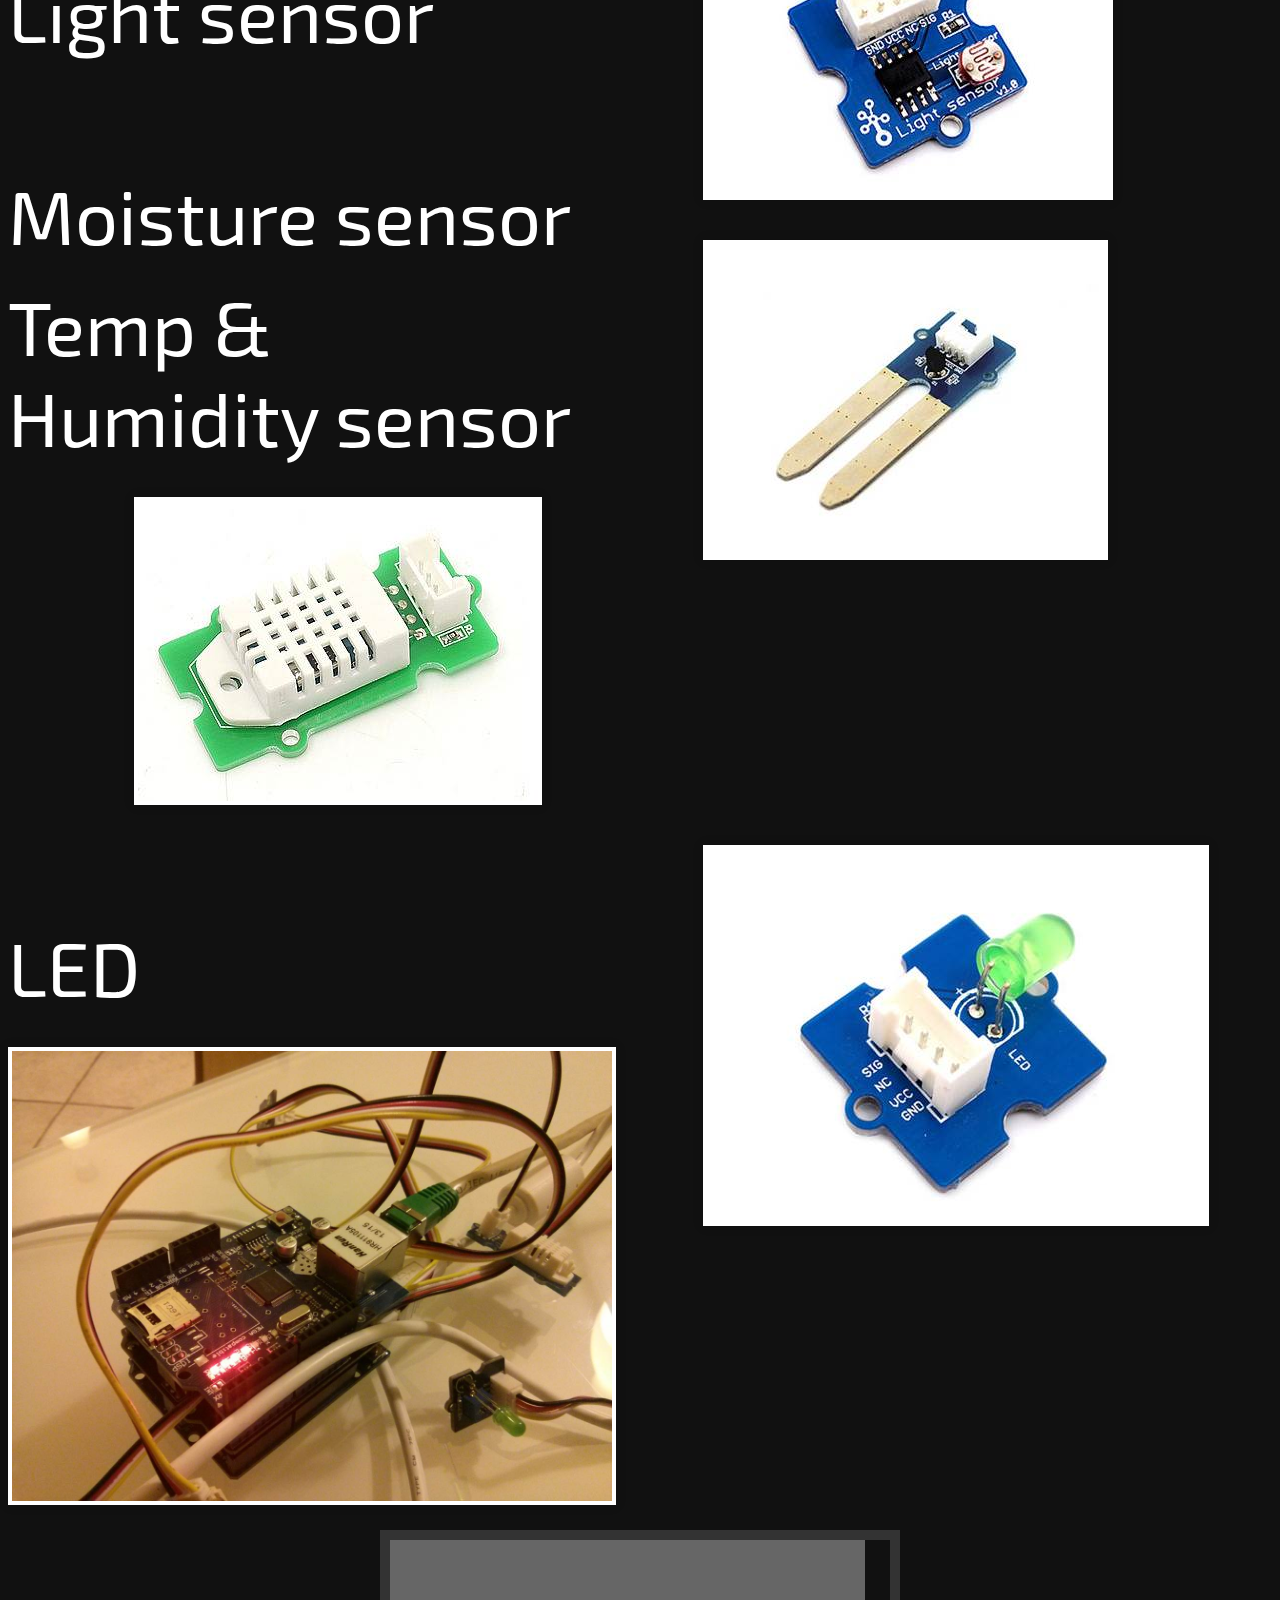
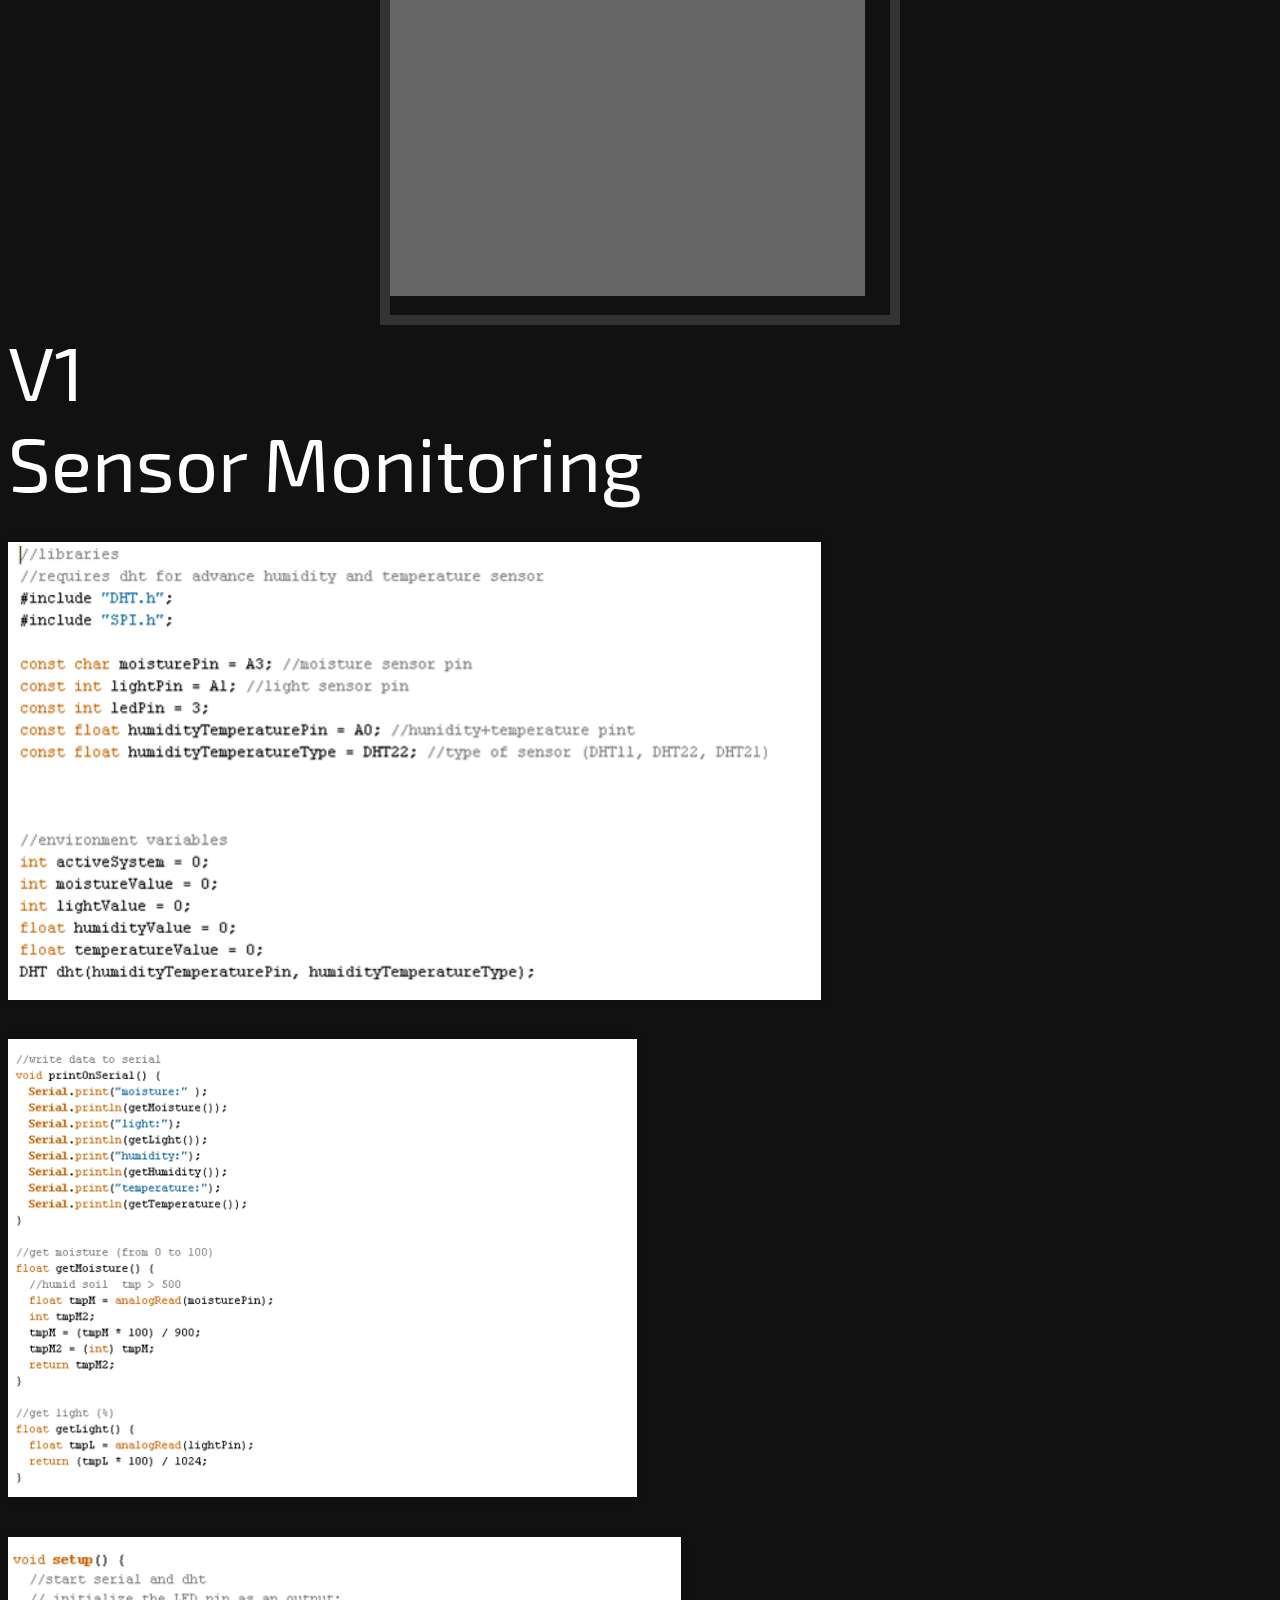
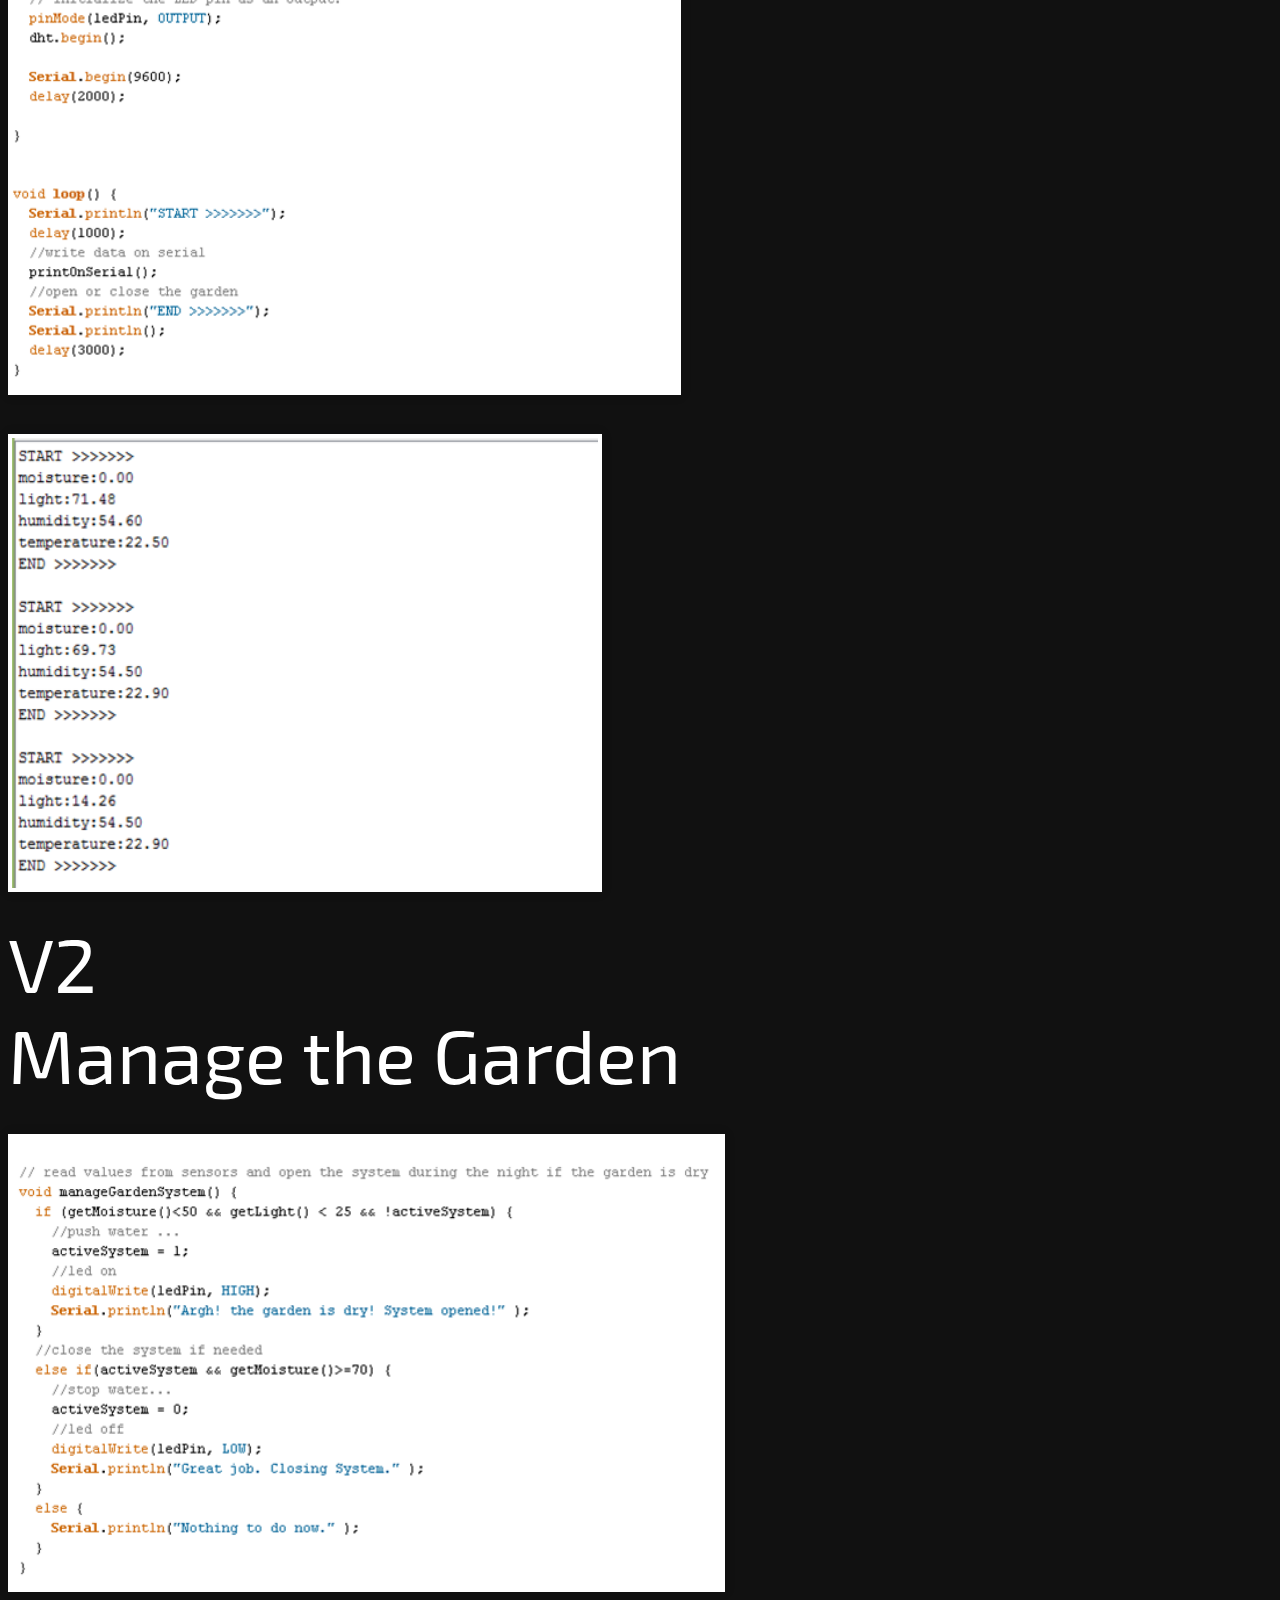
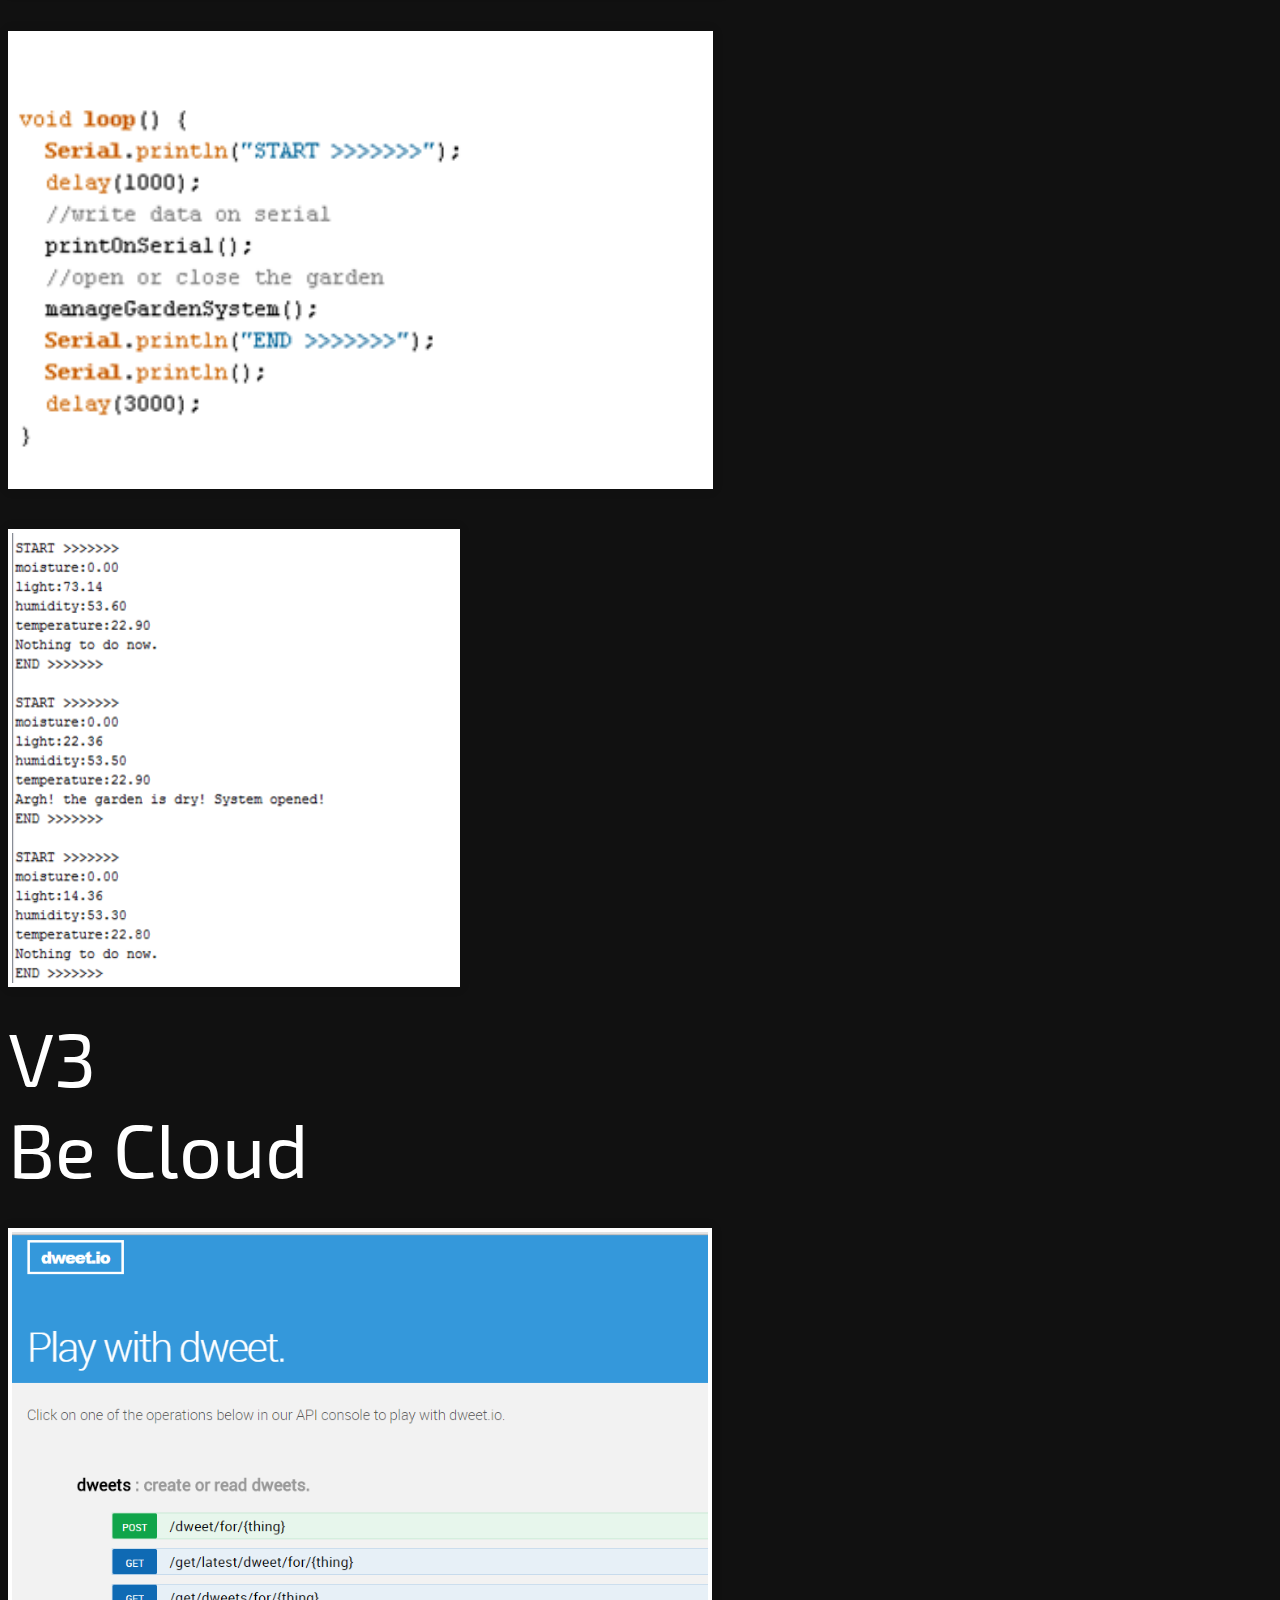
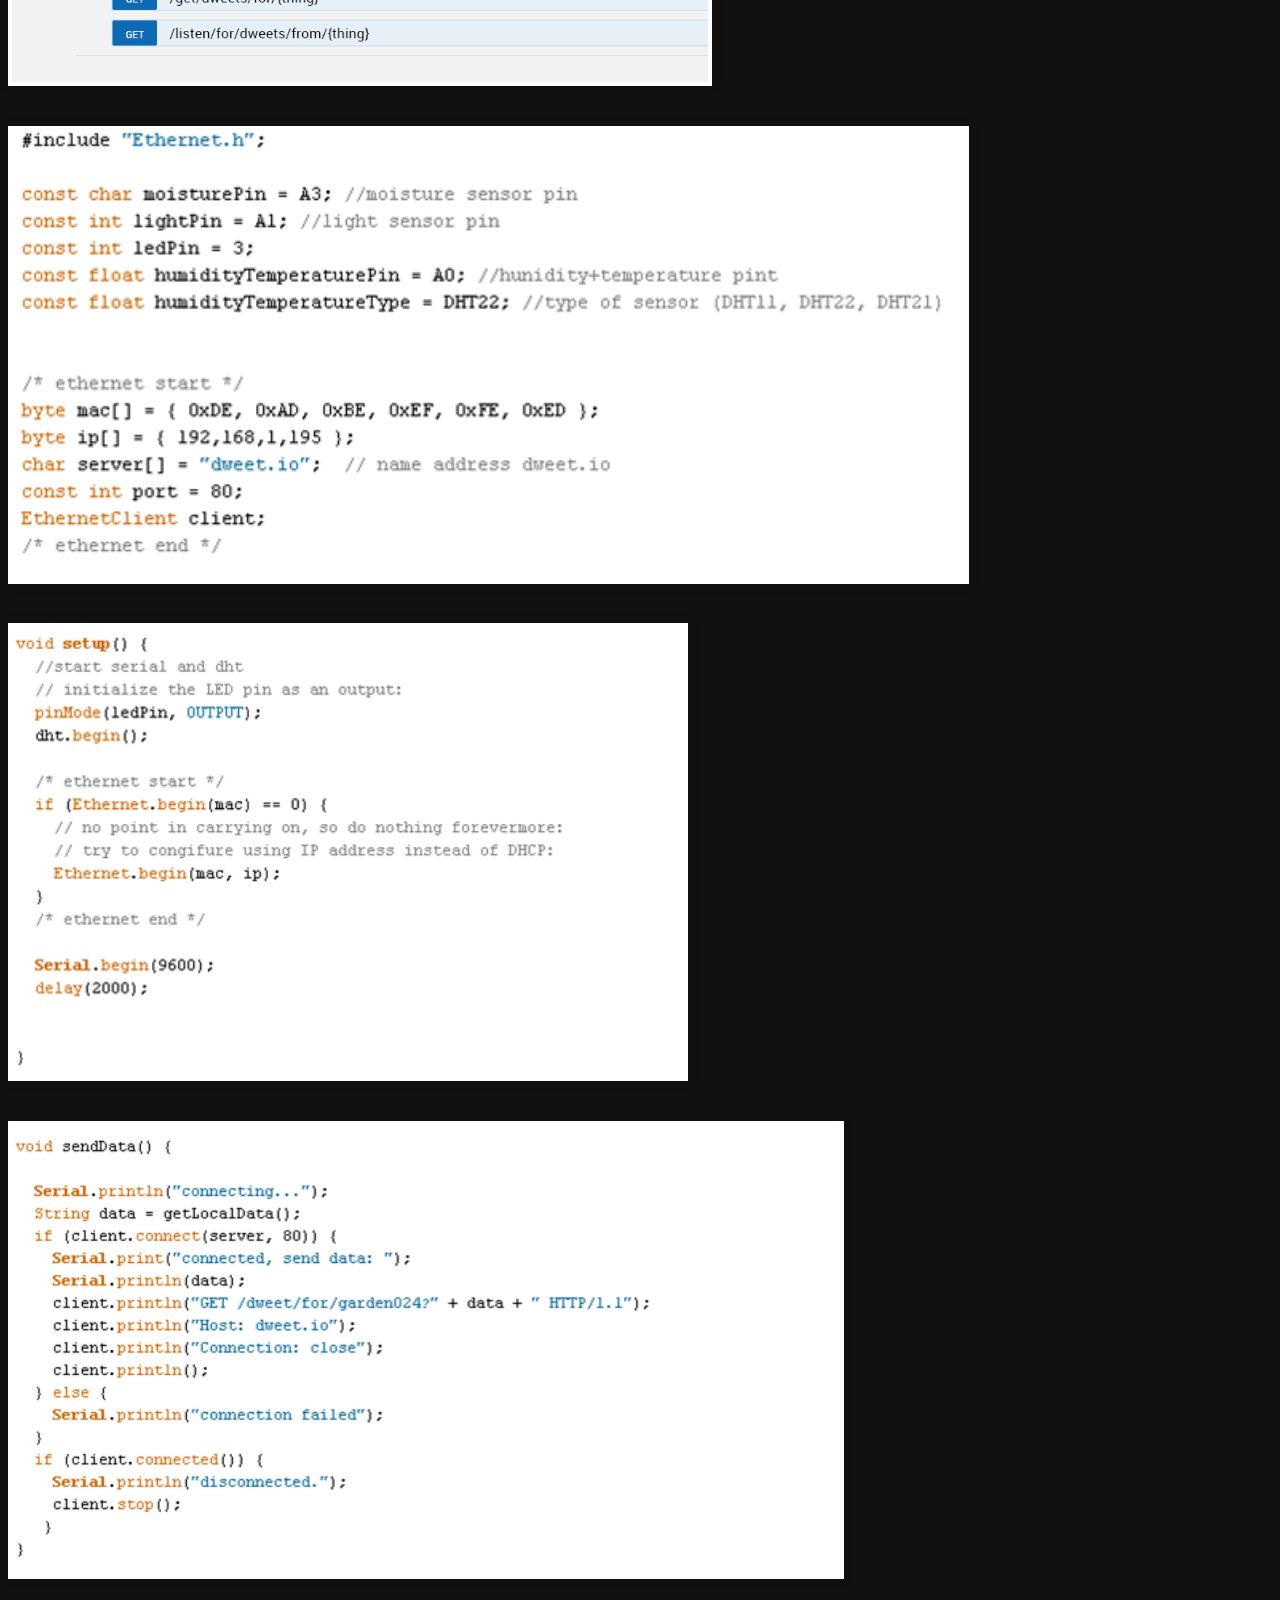
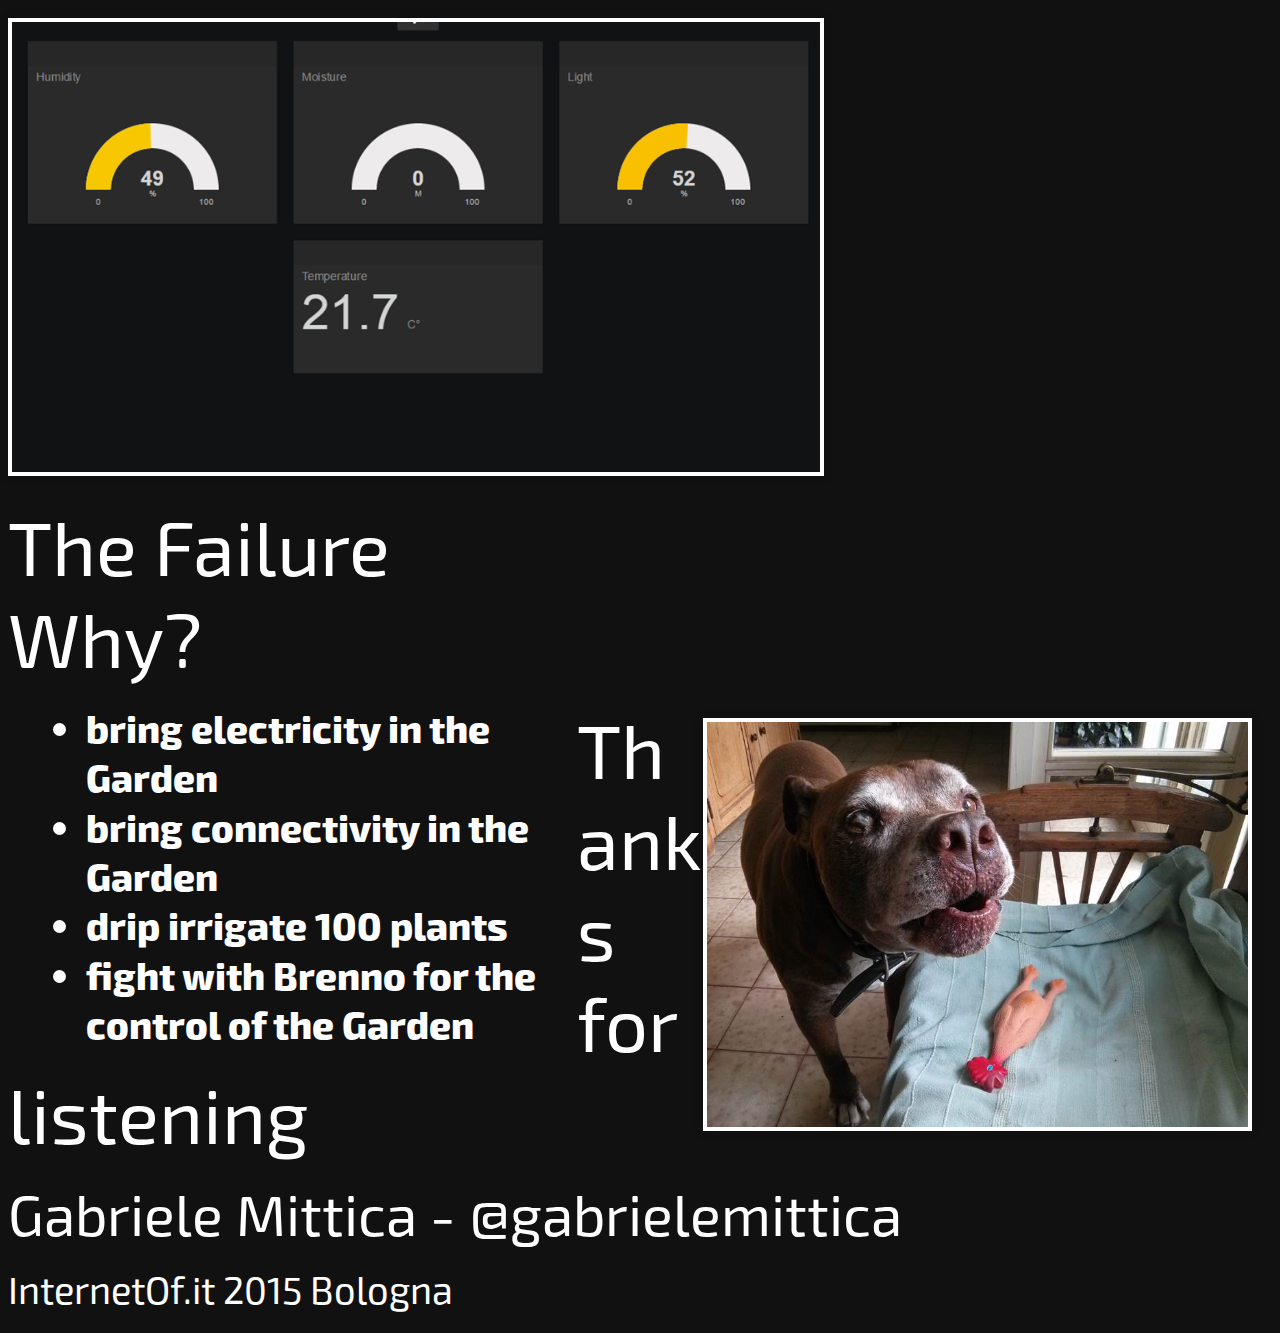
==== commit 7e096350: "webcam support" ====
--- a/index.html
+++ b/index.html
@@ -205,6 +205,28 @@
 				<section>
 					<img src="assets/iot14.jpg" class="responsive">
 				</section>
+				<section>
+					<div id="container">
+						<video autoplay="true" id="videoElement"></video>
+					</div>
+					<script>
+					var video = document.querySelector("#videoElement");
+
+					navigator.getUserMedia = navigator.getUserMedia || navigator.webkitGetUserMedia || navigator.mozGetUserMedia || navigator.msGetUserMedia || navigator.oGetUserMedia;
+
+					if (navigator.getUserMedia) {
+						navigator.getUserMedia({video: true}, handleVideo, videoError);
+					}
+
+					function handleVideo(stream) {
+						video.src = window.URL.createObjectURL(stream);
+					}
+
+					function videoError(e) {
+						// do something
+					}
+					</script>
+				</section>
 
 
 				<section>
--- a/css/theme/corley/corley.css
+++ b/css/theme/corley/corley.css
@@ -455,3 +455,15 @@
   width:45%;
   float:right;
 }
+
+#container {
+  margin: 0px auto;
+  width: 500px;
+  height: 375px;
+  border: 10px #333 solid;
+}
+#videoElement {
+  width: 500px;
+  height: 375px;
+  background-color: #666;
+}
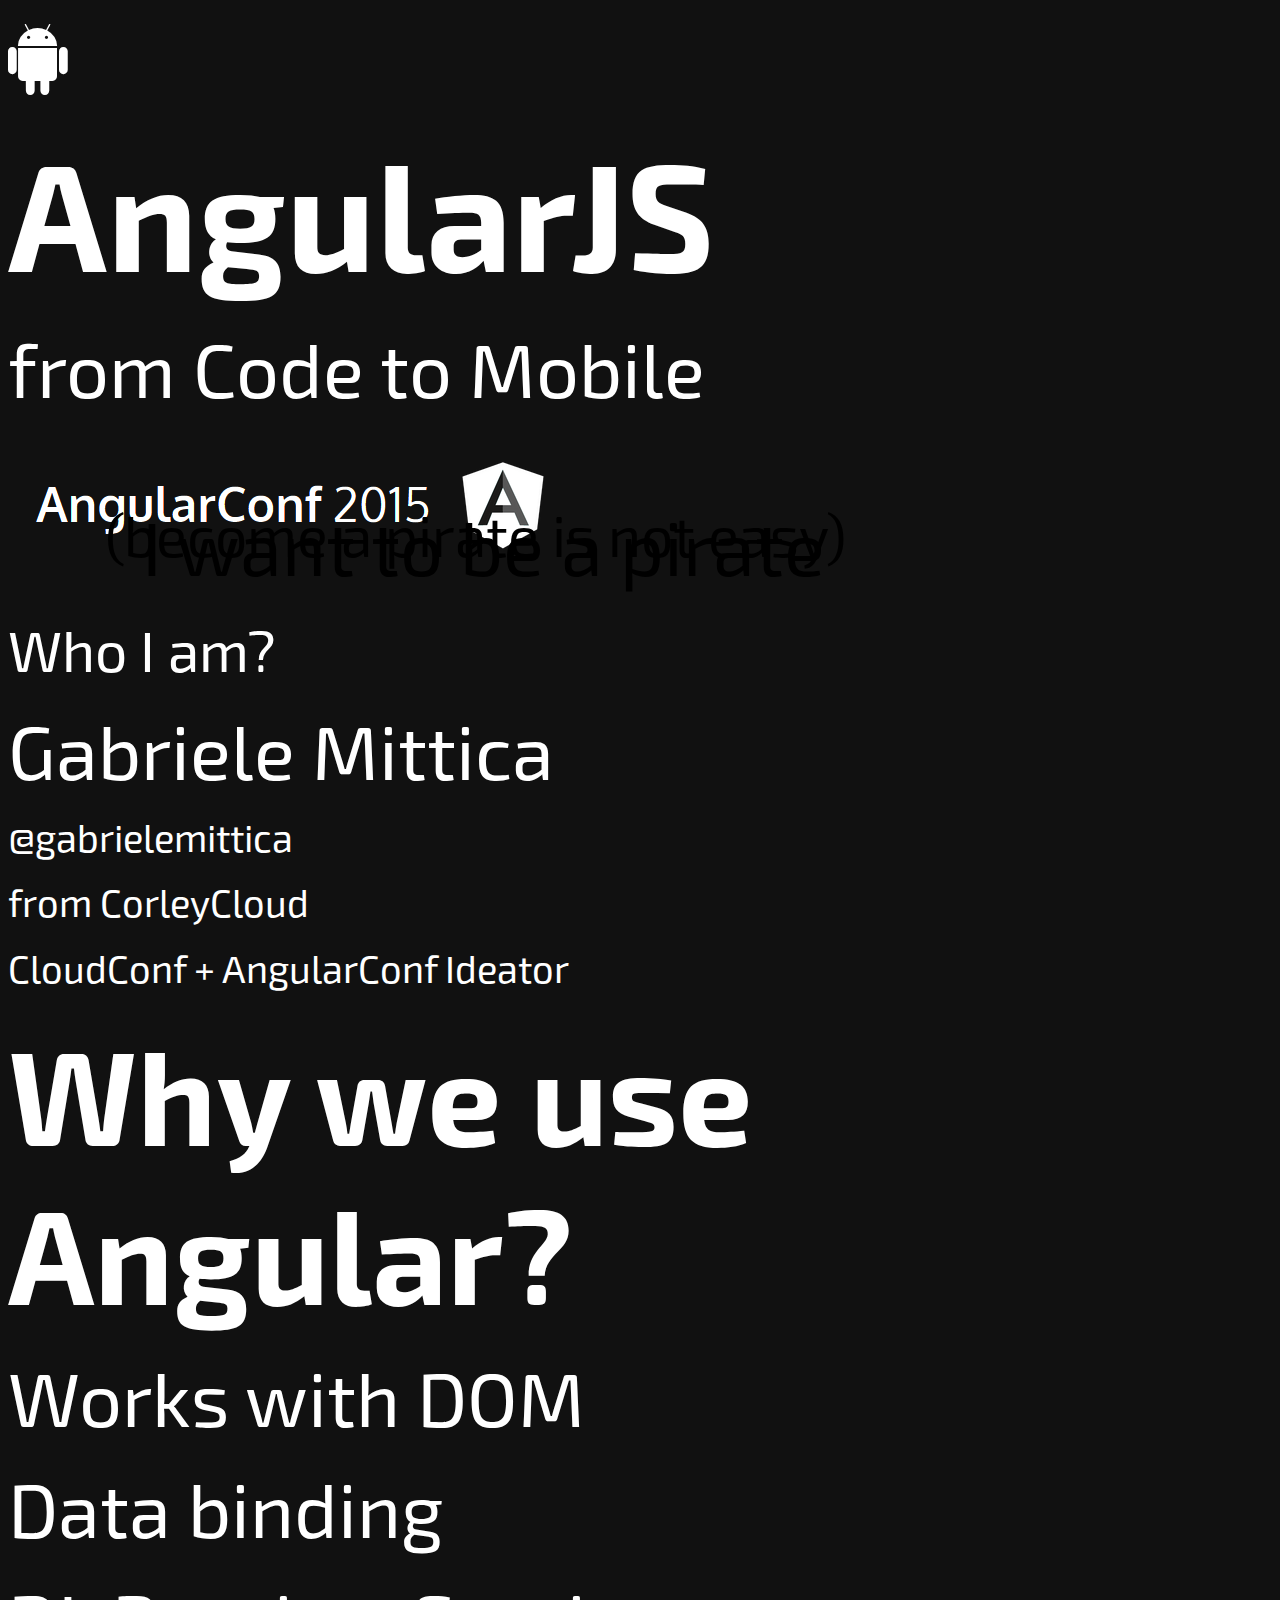
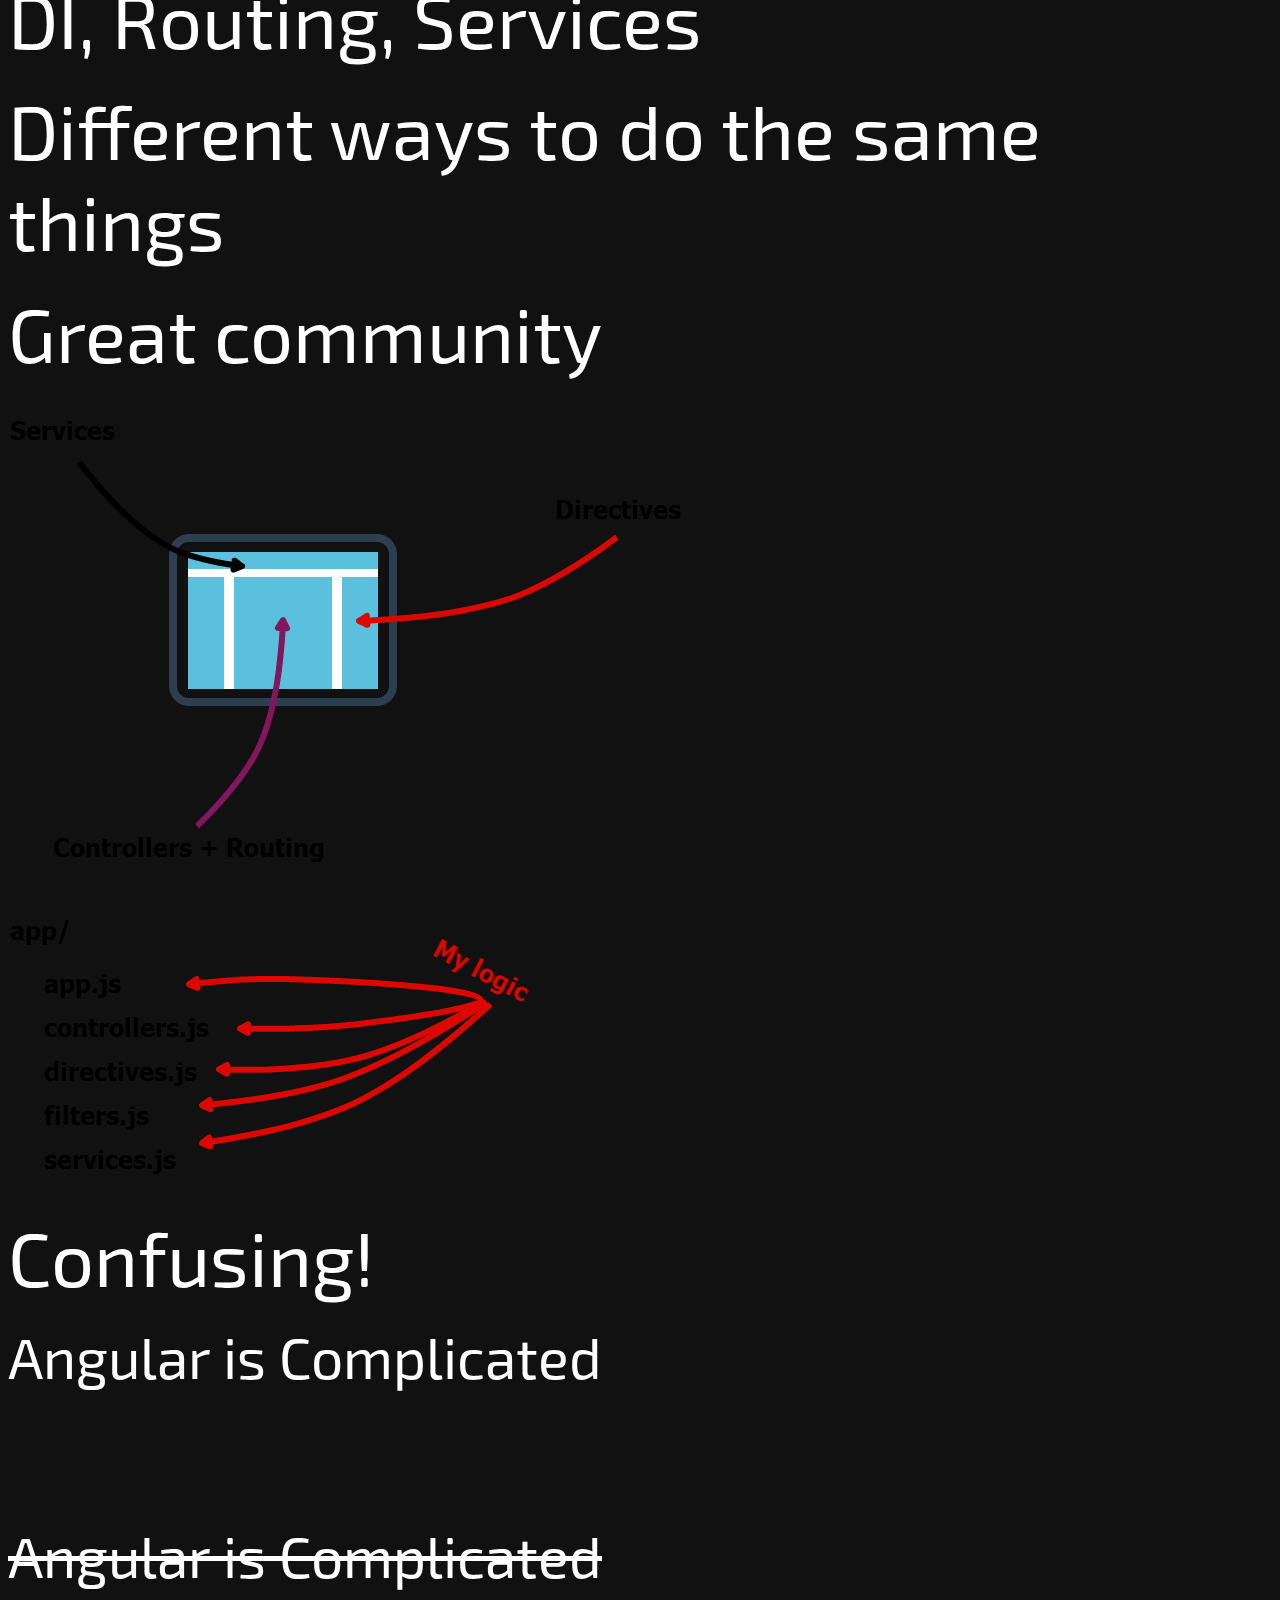
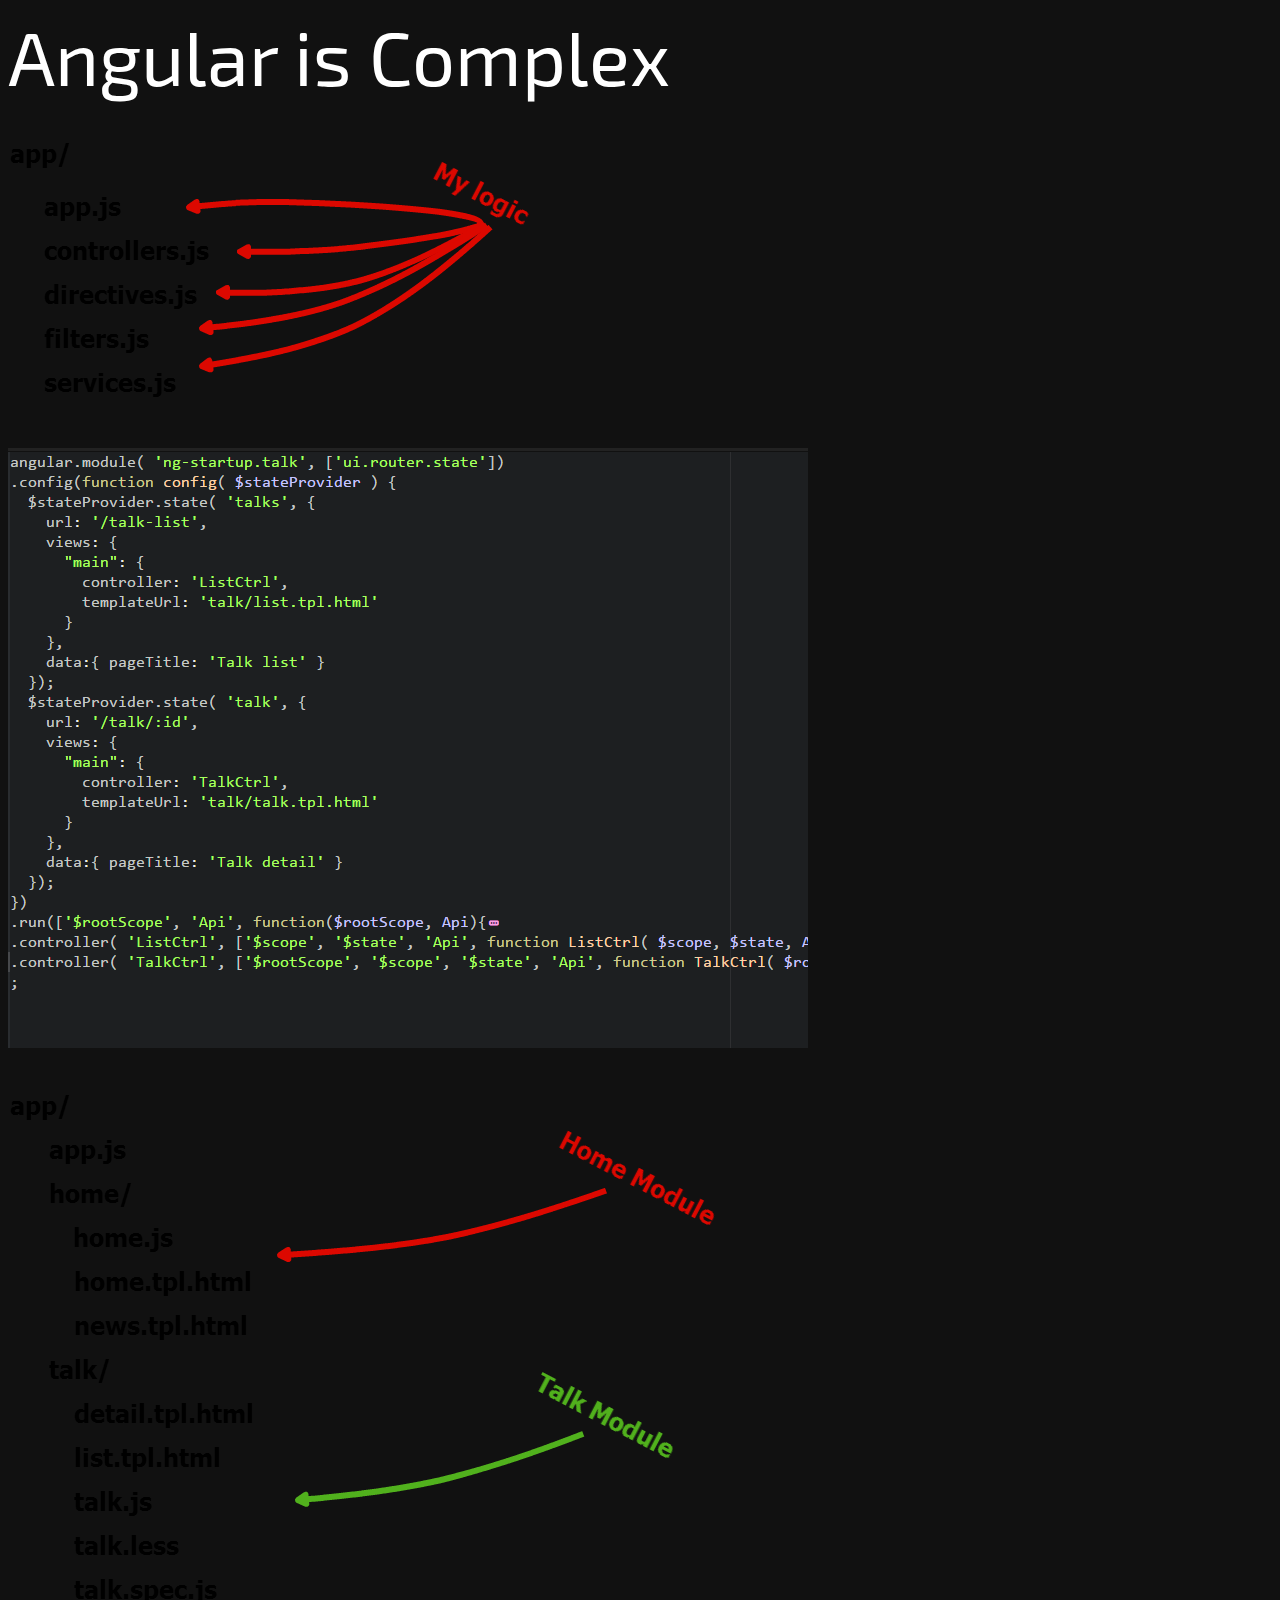
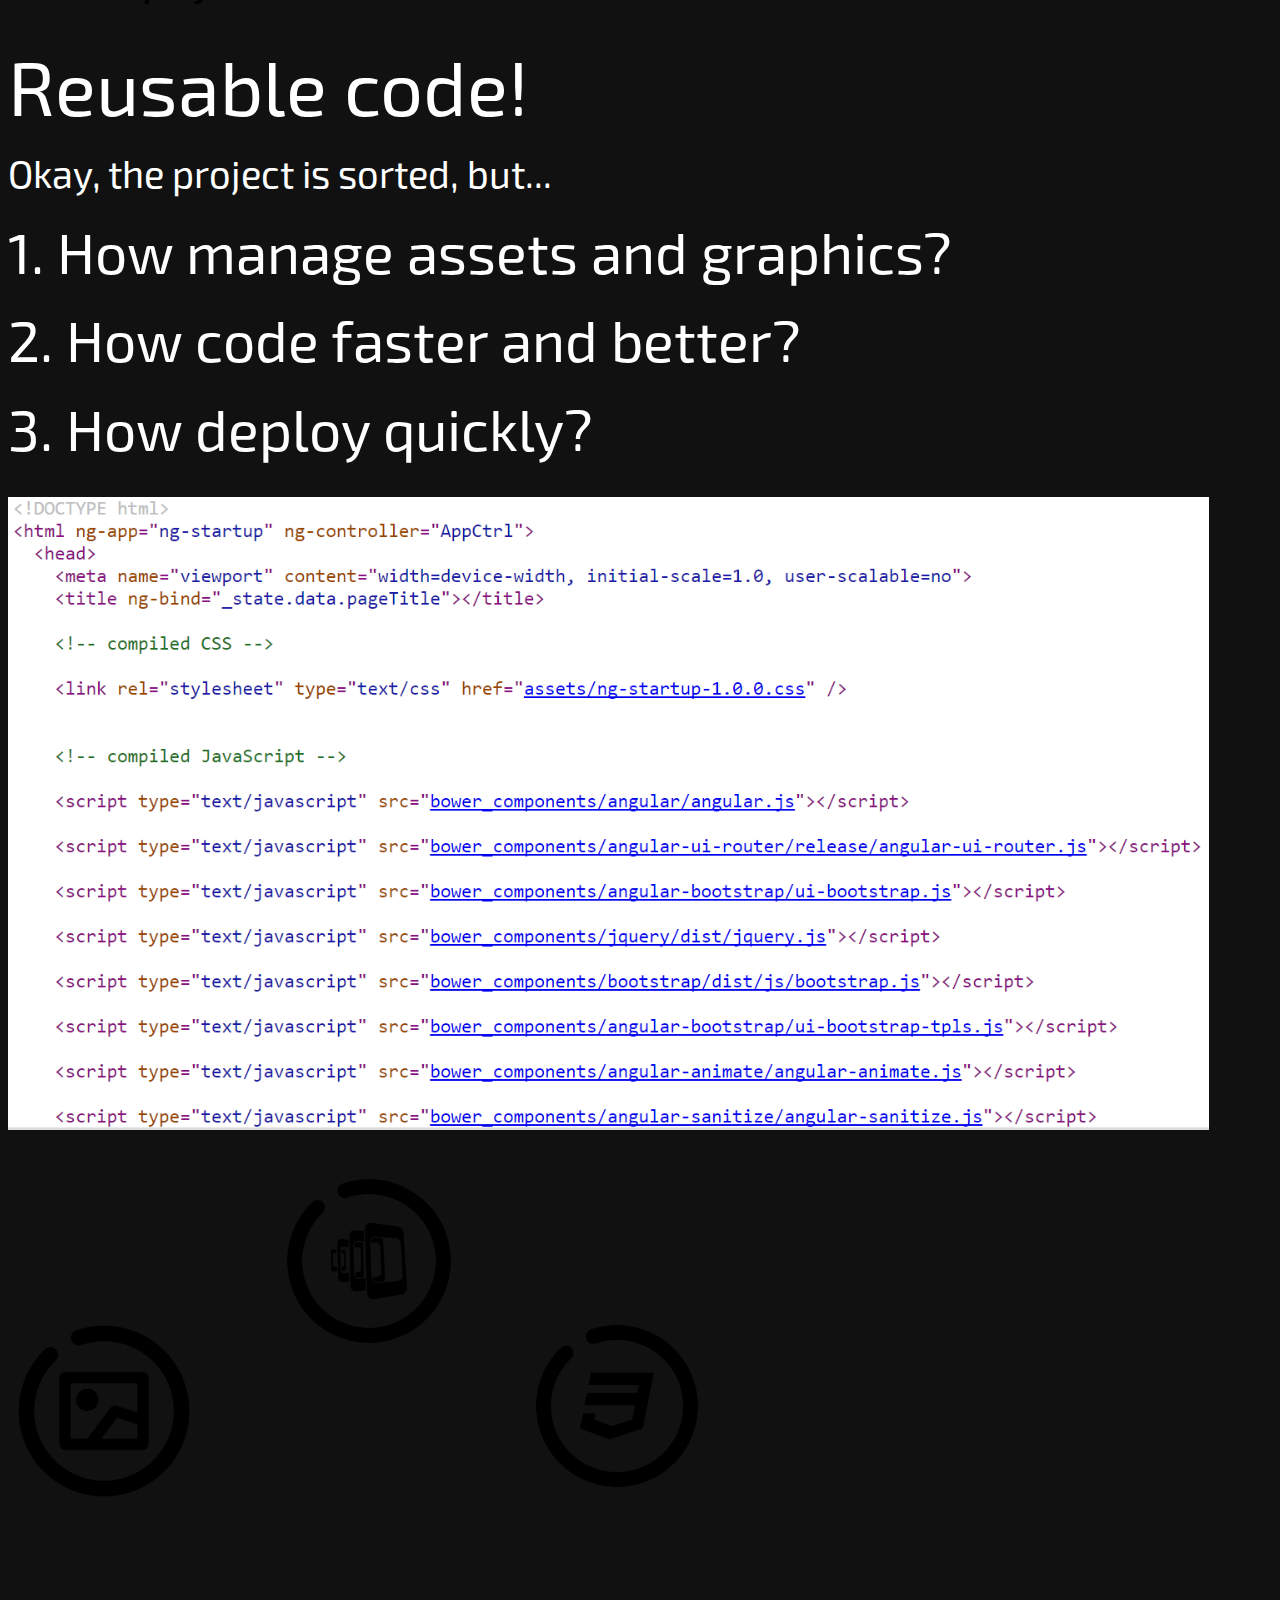
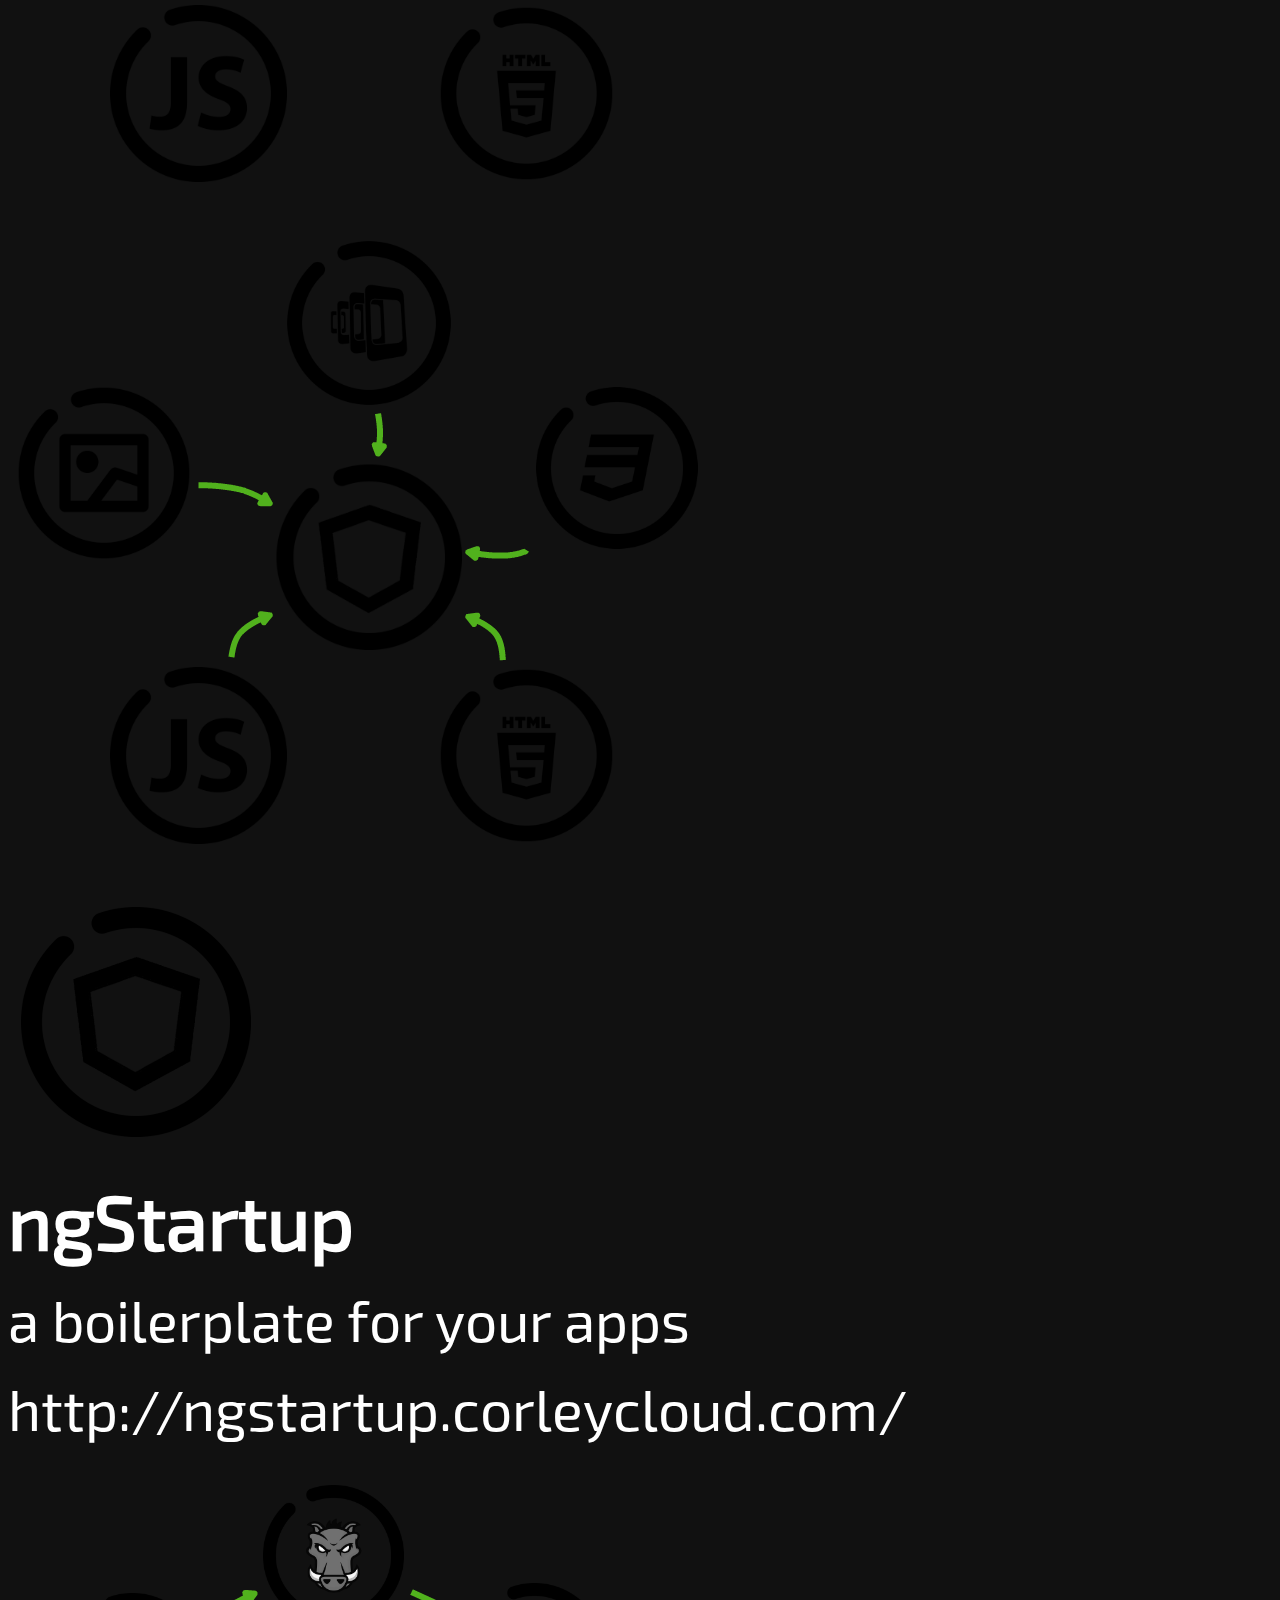
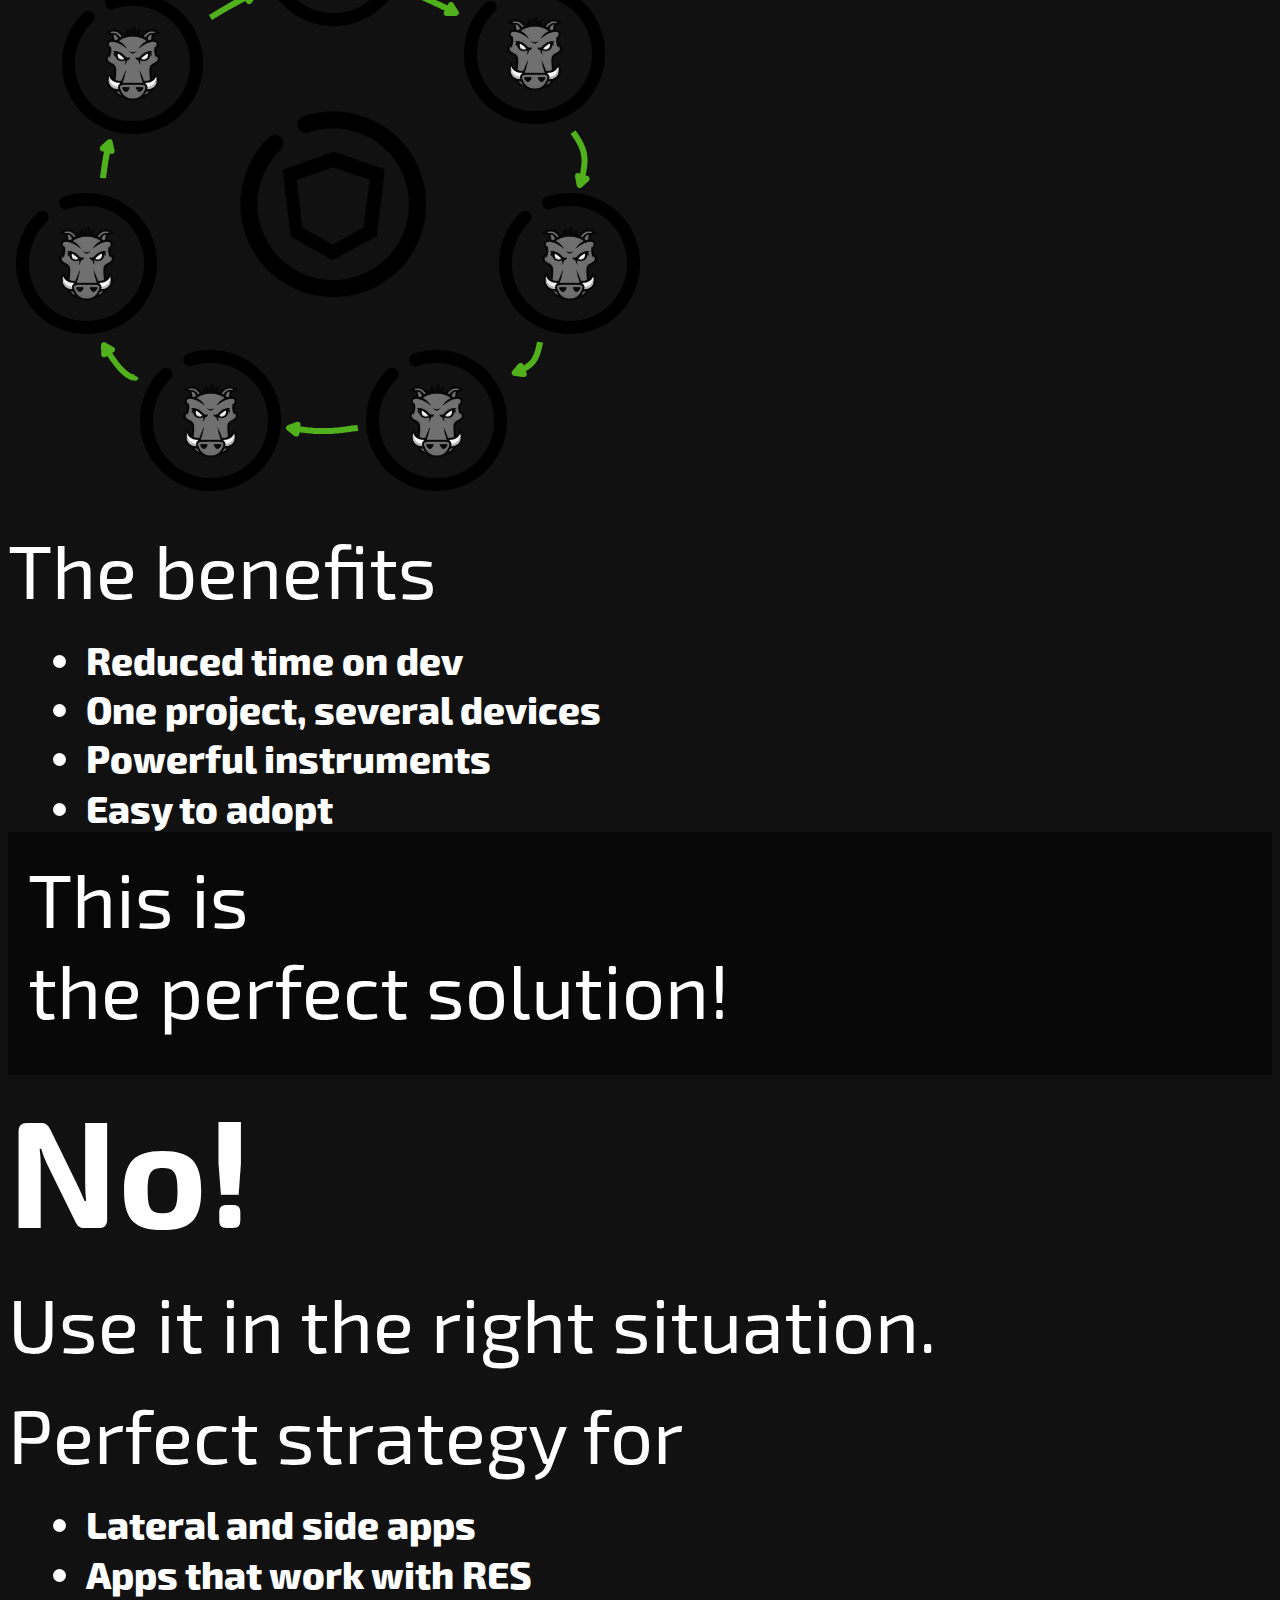
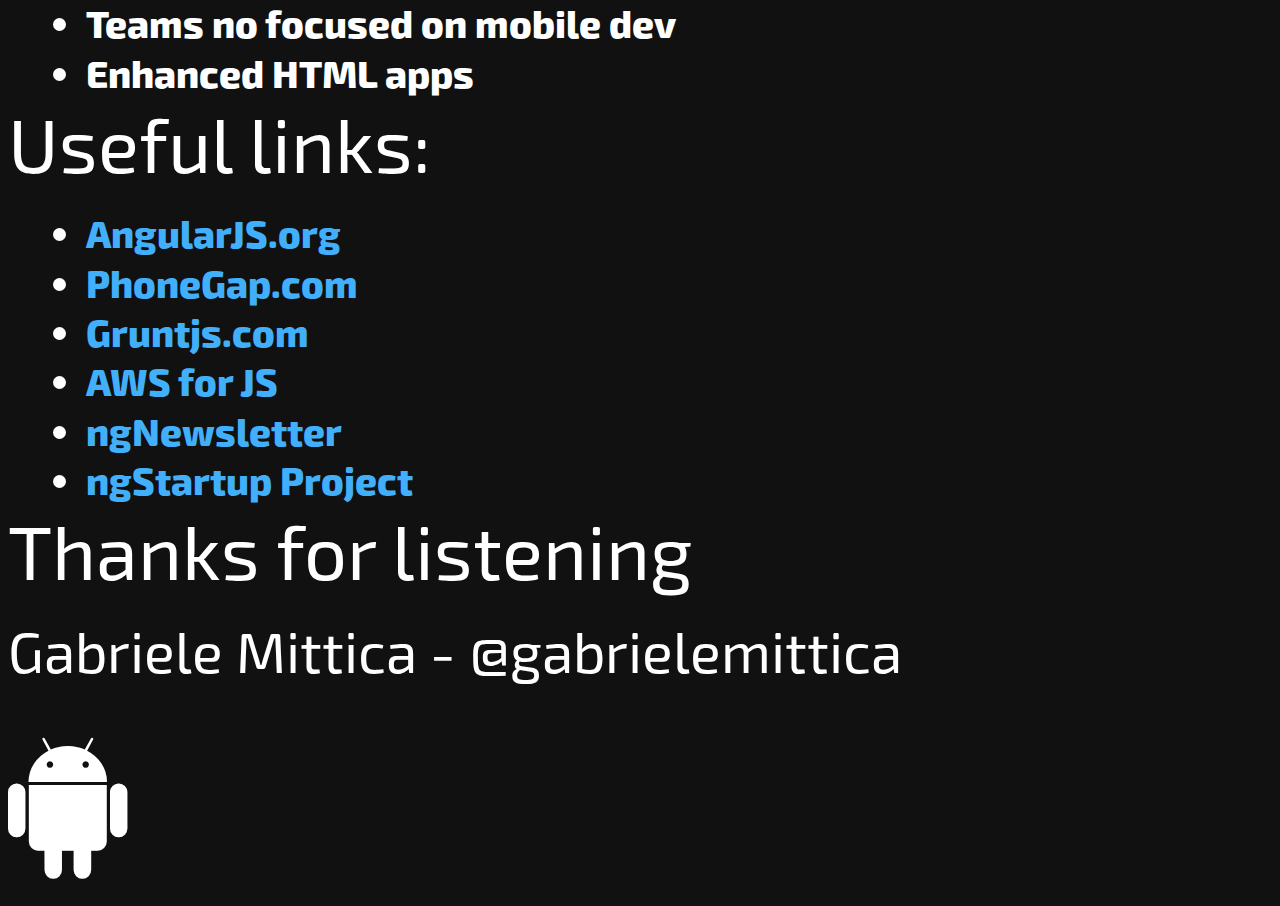
==== commit 242a77e5: "slide" ====
--- a/index.html
+++ b/index.html
@@ -43,267 +43,344 @@
 			<div class="slides">
 				<section>
 					<h2><i class="fa fa-android"></i></h2>
-					<h1>Zappa, vanga e Arduino</h1>
-					<h2>InternetOf.it 2015</h2>
-					<p>
-						 @gabrielemittica
-					</p>
-				</section>
-				<section data-background="#fff">
-					<h2>Who I am?</h2>
+					<h1>AngularJS</h1>
+					<h2>from Code to Mobile</h2>
+					<p>
+						<img src="assets/logo.png">
+					</p>
+				</section>
+				<section data-background="#fff">
+					<h3>Who I am?</h3>
 					<h2 class="fragment" data-fragment-index="1">Gabriele Mittica</h2>
 					<h4 class="fragment" data-fragment-index="1">@gabrielemittica</h4>
-					<h4 class="fragment" data-fragment-index="2">from CorleyCloud</h4>
-					<h4 class="fragment" data-fragment-index="2"><img src="assets/corley.png" alt="" class="flat" ></h4>
-					<h4 class="fragment" data-fragment-index="3">CloudConf Ideator</h4>
-
-				</section>
-
-
-				<section>
-					<div  style="">
-						<h3>Goals of the automated garden</h3>
-						<ul>
-							<li class="fragment">manage the water flow</li>
-							<li class="fragment">
-								check the parameters of the garden
-							</li>
-							<li class="fragment">
-								send the data to a remote database
-							</li>
-							<li class="fragment">
-								be of simple design
-							</li>
-						</ul>
+					<h4 class="fragment" data-fragment-index="1">from CorleyCloud</h4>
+					<h4 class="fragment" data-fragment-index="1">CloudConf + AngularConf Ideator</h4>
+
+				</section>
+
+
+				<section>
+						<h1 style="font-size:3.5em;">Why we use Angular?</h1>
+				</section>
+				<section  data-background="#fff">
+						<h2 class="fragment">Works with DOM</h2>
+						<h2 class="fragment">Data binding</h2>
+						<h2 class="fragment">DI, Routing, Services</h2>
+						<h2 class="fragment">Different ways to do the same things</h2>
+						<h2 class="fragment">Great community</h2>
+				</section>
+				<section data-background="assets/monkey2.gif">
+						<h2 style="position:absolute;z-index:10;bottom:100px;top:500px;width:950px;text-align:center;color:#000" class="" >I want to be a pirate</h2>
+				</section>
+
+				<section data-background="#fff">
+					<img src="assets/1110.png">
+				</section>
+				<section data-background="#fff">
+					<img src="assets/logic.png">
+					<h2 class="fragment">Confusing!</h2>
+				</section>
+
+
+				<section data-background="assets/monkey1.png">
+						<h3 style="position:absolute;z-index:10;bottom:100px;top:500px;width:950px;text-align:center;padding:0;left:0;color:#000" class="" >(become a pirate is not easy)</h3>
+				</section>
+
+
+				<section data-background="#fff">
+					<h3 class="">Angular is Complicated</h3>
+
+					<h2>&nbsp;</h2>
+				</section>
+				<section data-background="#fff">
+					<h3 class="stroke">Angular is Complicated</h3>
+					<h2 class="fragment">Angular is Complex</h2>
+				</section>
+
+				<section data-background="#fff">
+					<img src="assets/logic.png">
+				</section>
+
+
+				<section data-background="#fff">
+					<img src="assets/source5.png">
+				</section>
+
+				<section data-background="#fff">
+					<img src="assets/logic2.png">
+					<h2 class="fragment">Reusable code!</h2>
+				</section>
+
+
+
+				<section>
+					<h4 class="">Okay, the project is sorted, but... </h4>
+					<h3 class="fragment">1. How manage assets and graphics?</h3>
+					<h3 class="fragment">2. How code faster and better?</h3>
+					<h3 class="fragment">3. How deploy quickly?</h3>
+				</section>
+
+
+								<section data-background="#fff">
+									<img src="assets/source1.png">
+								</section>
+
+				<section data-background="#fff">
+					<img src="assets/tech.png">
+				</section>
+				<section data-background="#fff">
+					<img src="assets/tech2.png">
+				</section>
+
+				<section data-background="#fff">
+					<img src="assets/ngstartup.png" style="width:256px">
+					<h2><strong>ngStartup</strong></h2>
+					<h3>a boilerplate for your apps</h3>
+					<h3>http://ngstartup.corleycloud.com/</h3>
+				</section>
+
+				<section data-background="#fff">
+					<img src="assets/tech3.png">
+				</section>
+
+<!--
+				<section data-background="#fff">
+					<img src="assets/grunt.png">
+				</section>
+				<section>
+					<h4>The goal:</h4>
+					<h2>Merge together different technologies to simplify app development</h2>
+					<h4>(AngularJS, PhoneGap, Bower, Grunt, Bootstrap...)</h4>
+				</section>
+				<section>
+					<p><img src="assets/angularjs.png" alt="" class="flat"></p>
+					<h4>HTML enhanced for web apps</h4>
+					<p>
+						<a href="http://angularjs.org" target="_blank">angularjs.org</a>
+					</p>
+				</section>
+				<section>
+					<h4>Once i said</h4>
+					<h4>AngularJS is <i>complicated</i></h4>
+					<h4 class="fragment" data-fragment-index="1">M. Servienti replied:</h4>
+					<h2 class="fragment" data-fragment-index="1">AngularJS is <strong>Complex</strong></h2>
+				</section>
+				<section>
+					<h2>jQuery is imperative</h2>
+					<h2>AngularJS is declarative</h2>
+					<h4>With AngularJS you can write real frontend apps that work perfectly with RESTful resources</h4>
+				</section>
+				<section>
+					<p>
+						<img src="assets/angularjs-project.png" alt="">
+					</p>
+					<p>
+						<a href="https://github.com/angular/angular-seed" target="_blank">AnguarJS seed project</a>
+					</p>
+				</section>
+
+
+				<section>
+					<p><img src="assets/phonegap.png" alt="" class="flat"></p>
+					<h4>Create mobile apps using standardized web APIs</h4>
+					<p>
+						<a href="http://phonegap.com" target="_blank">phonegap.com</a>
+					</p>
+				</section>
+
+
+
+				<section>
+					<h4>Download it</h4>
+					<h4>or use build.phonegap.com</h4>
+					<h2 class="fragment" data-fragment-index="1">to deploy on mobile</h2>
+					<h2 class="fragment" data-fragment-index="1">with just a <strong>config.xml</strong> file</h2>
+				</section>
+
+
+
+				<section>
+					<p>
+						<img src="assets/code1.png" alt="" class="flat">
+					</p>
+				</section>
+				<section>
+					<p>
+						<img src="assets/code2.png" alt="" class="flat">
+					</p>
+				</section>
+				<section>
+					<p>
+						<img src="assets/code3.png" alt="" class="flat">
+					</p>
+				</section>
+				<section>
+					<p>
+						<img src="assets/code4.png" alt="" class="flat">
+					</p>
+				</section>
+
+
+
+				<section data-background="assets/siliconvalley.jpg"></section>
+
+
+
+				<section>
+					<h1><i class="fa fa-file-code-o"></i></h1>
+					<h4>how to put it in?</h4>
+					<h1><i class="fa fa-android"></i></h1>
+				</section>
+
+
+				<section>
+					<p><img src="assets/grunt.png" alt="" class="flat"></p>
+					<h4>Automate repetitive tasks</h4>
+					<p>
+						<a href="http://gruntjs.com" target="_blank">gruntjs.com</a>
+					</p>
+				</section>
+
+
+				<section>
+					<table class="spaces notr">
+						<thead>
+							<tr>
+								<th class="bg1 table-4">
+									Devices
+								</th>
+								<th class="mini table-1"></th>
+								<th class="bg1 table-3">
+									Code
+								</th>
+								<th class="mini table-1"></th>
+								<th class="bg1 table-3">Grunt</th>
+								<th class="mini table-1"></th>
+								<th class="bg1 table-3">
+									PhoneGap
+								</th>
+							</tr>
+						</thead>
+						<tbody>
+								<tr>
+									<td class="bg1">
+									</td>
+									<td class="mini"></td>
+									<td class="bg1">
+										<h2><i class="fa fa-files-o fragment" data-fragment-index="1"></i></h2>
+									</td>
+									<td class="mini">
+											<h4><i class="fa fa-arrow-right fragment" data-fragment-index="2"></i></h4>
+										</td>
+									<td class="bg1">
+										<h2><i class="fa fa-file-code-o fragment" data-fragment-index="2"></i></h2>
+									</td>
+									<td class="mini">
+										<h4><i class="fa fa-arrow-right fragment" data-fragment-index="3"></i></h4>
+									</td>
+									<td class="bg1">
+										<h2><i class="fa fa-gear fragment" data-fragment-index="3"></i></h2><br>
+									</td>
+								</tr>
+								<tr>
+									<td class="bg1">
+									</td>
+									<td class="mini"></td>
+									<td class="bg1">
+									</td>
+									<td class="mini">
+										</td>
+									<td class="bg1">
+									</td>
+									<td class="mini">
+									</td>
+									<td class="bg1">
+										<h4><i class="fa fa-arrow-down fragment" data-fragment-index="4"></i></h4>
+									</td>
+								</tr>
+									<tr>
+										<td class="bg1">
+											<h2><i class="fa fa-android fragment" data-fragment-index="5"></i></h2>
+										</td>
+										<td class="mini">
+												<h4><i class="fa fa-arrow-left fragment"  data-fragment-index="5"></i></h4>
+										</td>
+										<td class="bg1">
+											<h4><i class="fa fa-arrow-left fragment"  data-fragment-index="5"></i></h4>
+										</td>
+										<td class="mini">
+												<h4><i class="fa fa-arrow-left fragment"  data-fragment-index="5"></i></h4>
+											</td>
+										<td class="bg1">
+											<h2><i class="fa fa-file fragment" data-fragment-index="4"></i></h2>
+										</td>
+										<td class="mini">
+											<h4><i class="fa fa-arrow-left fragment"  data-fragment-index="4"></i></h4>
+										</td>
+										<td class="bg1">
+											<h2><i class="fa fa-file fragment" data-fragment-index="4"></i></h2>
+										</td>
+									</tr>
+						</tbody>
+					</table>
+				</section>
+
+			-->
+
+				<section data-background-video="assets/build.webm" data-background-color="#000000">
+				</section>
+
+
+
+				<section>
+					<h2>The benefits</h2>
+					<ul>
+						<li>Reduced time on dev</li>
+						<li>One project, several devices</li>
+						<li>Powerful instruments</li>
+						<li>Easy to adopt</li>
+					</ul>
+				</section>
+
+				<section data-background="assets/theory.jpg">
+					<div class="over fragment">
+						<h2>This is <br>the perfect solution!</h2>
 					</div>
 				</section>
-
-				<section>
-					<div  style="text-align:left">
-						<h3>Schema</h3>
-						<div class="schema">
-
-							<div class="garden fragment"><br><br><br>Garden</div>
-							<div class="arduino fragment"><br><br>Arduino</div>
-							<div class="sensors fragment">
-								<i class="fa fa-long-arrow-up"></i>
-								<i class="fa fa-long-arrow-up"></i>
-								<i class="fa fa-long-arrow-up"></i><br><br>
-								<i class="fa fa-sun-o"></i>
-								<i class="fa fa-moon-o"></i>
-								<i class="fa fa-bolt"></i>
-							</div>
-							<div class="water fragment"><br><br>Water</div>
-							<div class="sensors2 fragment">
-								Realy + Valve<br>
-								<i class="fa fa-long-arrow-left"></i>
-								<i class="fa fa-long-arrow-left"></i>
-								<i class="fa fa-long-arrow-left"></i>
-							</div>
-							<div class="water2 fragment">
-
-								<i class="fa fa-long-arrow-down"></i><br>
-								<i class="fa fa-long-arrow-down"></i><br>
-								<i class="fa fa-long-arrow-down"></i><br>
-							</div>
-							<div class="sensors3 fragment">
-								DB<br>
-								<i class="fa fa-long-arrow-up"></i>
-							</div>
-						</div>
-					</div>
-				</section>
-
-				<section>
-					<h2>Essential<br>Components</h2>
-				</section>
-
-				<section>
-					<img src="assets/iot01.jpg" class="responsive">
-				</section>
-				<section>
-					<img src="assets/iot02.jpg" class="responsive">
-				</section>
-				<section>
-					<img src="assets/iot03.jpg" class="responsive">
-				</section>
-				<section>
-					<img src="assets/iot04.jpg" class="responsive">
-				</section>
-				<section>
-					<img src="assets/iot05.jpg" class="responsive">
-				</section>
-				<section>
-					<img src="assets/iot06.jpg" class="responsive">
-				</section>
-
-				<section>
-					<div class="left">
-						<h2><br>Arduino</h2>
-					</div>
-					<div class="right">
-						<img src="assets/iot07.jpg" >
-					</div>
-				</section>
-				<section>
-					<div class="left">
-						<h2><br>Ethernet shield
-</h2>
-					</div>
-					<div class="right">
-						<img src="assets/iot08.jpg" >
-					</div>
-				</section>
-				<section>
-					<div class="left">
-						<h2><br>Grove shield
-</h2>
-<h4>http://www.seeedstudio.com/wiki/
-</h4>
-					</div>
-					<div class="right">
-						<img src="assets/iot09.jpg" >
-					</div>
-				</section>
-				<section>
-					<div class="left">
-						<h2><br>Light sensor
-</h2>
-					</div>
-					<div class="right">
-						<img src="assets/iot10.jpg" >
-					</div>
-				</section>
-				<section>
-					<div class="left">
-						<h2><br>Moisture
-sensor
-</h2>
-					</div>
-					<div class="right">
-						<img src="assets/iot11.jpg" >
-					</div>
-				</section>
-				<section>
-					<div class="left">
-						<h2>Temp & Humidity
-sensor
-</h2>
-					</div>
-					<div class="right">
-						<img src="assets/iot12.jpg" >
-					</div>
-				</section>
-				<section>
-					<div class="left">
-						<h2><br>LED</h2>
-					</div>
-					<div class="right">
-						<img src="assets/iot13.jpg" >
-					</div>
-				</section>
-				<section>
-					<img src="assets/iot14.jpg" class="responsive">
-				</section>
-				<section>
-					<div id="container">
-						<video autoplay="true" id="videoElement"></video>
-					</div>
-					<script>
-					var video = document.querySelector("#videoElement");
-
-					navigator.getUserMedia = navigator.getUserMedia || navigator.webkitGetUserMedia || navigator.mozGetUserMedia || navigator.msGetUserMedia || navigator.oGetUserMedia;
-
-					if (navigator.getUserMedia) {
-						navigator.getUserMedia({video: true}, handleVideo, videoError);
-					}
-
-					function handleVideo(stream) {
-						video.src = window.URL.createObjectURL(stream);
-					}
-
-					function videoError(e) {
-						// do something
-					}
-					</script>
-				</section>
-
-
-				<section>
-					<h2>V1<br>Sensor Monitoring</h2>
-				</section>
-
-				<section>
-					<img src="assets/iot15.png" class="responsive">
-				</section>
-
-				<section>
-					<img src="assets/iot16.png" class="responsive">
-				</section>
-
-				<section>
-					<img src="assets/iot17.png" class="responsive">
-				</section>
-
-				<section>
-					<img src="assets/iot18.png" class="responsive">
-				</section>
-
-
-				<section>
-					<h2>V2<br>Manage the Garden</h2>
-				</section>
-
-				<section>
-					<img src="assets/iot19.png" class="responsive">
-				</section>
-
-
-				<section>
-					<img src="assets/iot20.png" class="responsive">
-				</section>
-
-
-				<section>
-					<img src="assets/iot21.png" class="responsive">
-				</section>
-				<section>
-					<h2>V3<br>Be Cloud</h2>
-				</section>
-
-				<section>
-					<img src="assets/iot22.png" class="responsive">
-				</section>
-				<section>
-					<img src="assets/iot23.png" class="responsive">
-				</section>
-				<section>
-					<img src="assets/iot24.png" class="responsive">
-				</section>
-				<section>
-					<img src="assets/iot25.png" class="responsive">
-				</section>
-				<section>
-					<img src="assets/iot26.png" class="responsive">
-				</section>
-
-				<section>
-					<h2>The Failure<br>Why?</h2>
-				</section>
-
-				<section>
-					<div class="left">
-						<ul>
-							<li class="fragment">bring electricity in the Garden</li>
-							<li class="fragment">bring connectivity in the Garden</li>
-							<li class="fragment">drip irrigate 100 plants</li>
-							<li class="fragment">fight with Brenno for the control of the Garden</li>
-
-						</ul>
-					</div>
-					<div class="right">
-						<img src="assets/iot27.jpg" >
-					</div>
+				<section  data-background="#ff0000" data-background-transition="zoom">
+						<h1>No!</h1>
+						<h2 class="fragment">Use it in the right situation.</h2>
+				</section>
+
+
+				<section>
+					<h2>Perfect strategy for</h2>
+					<ul>
+						<li>Lateral and side apps</li>
+						<li>Apps that work with RES</li>
+						<li>Teams no focused on mobile dev</li>
+						<li>Enhanced HTML apps</li>
+					</ul>
+				</section>
+
+
+
+
+				<section data-background="assets/iceberg.jpg"></section>
+				<section data-background="assets/beers.jpg"></section>
+
+
+
+				<section>
+					<h2>Useful links:</h2>
+					<ul>
+						<li><a href="http://angularjs.org" target="_blank">AngularJS.org</a></li>
+						<li><a href="http://phonegap.com" target="_blank">PhoneGap.com</a></li>
+						<li><a href="http://gruntjs.com" target="_blank">Gruntjs.com</a></li>
+						<li><a href="http://aws.amazon.com/sdk-for-browser/" target="_blank">AWS for JS</a></li>
+						<li><a href="http://www.ng-newsletter.com/" target="_blank">ngNewsletter</a></li>
+						<li><a href="http://github.com/corley/ng-startup" target="_blank">ngStartup Project</a></li>
+					</ul>
 				</section>
 
 
@@ -311,7 +388,7 @@
 				<section>
 					<h2>Thanks for listening</h2>
 					<h3>Gabriele Mittica - @gabrielemittica</h3>
-					<h4>InternetOf.it 2015 Bologna</h4>
+					<h1><i class="fa fa-android"></i></h1>
 				</section>
 
 
@@ -332,7 +409,7 @@
 				history: true,
 				center: true,
 
-				transition: 'concave', // none/fade/slide/convex/concave/zoom
+				transition: 'none', // none/fade/slide/convex/concave/zoom
 
 				// Optional reveal.js plugins
 				dependencies: [
--- a/css/theme/corley/corley.css
+++ b/css/theme/corley/corley.css
@@ -59,7 +59,7 @@
   word-wrap: break-word; }
 
 .reveal h1 {
-  font-size: 3em;
+  font-size: 4em;
   font-family: 'Exo-Bold','Source Sans Pro', Helvetica, sans-serif;
 }
 
@@ -82,7 +82,6 @@
 /*********************************************
  * OTHER
  *********************************************/
-
 .reveal p {
   margin: 20px 0;
   line-height: 1.3; }
@@ -325,145 +324,15 @@
 }
 
 
-/** CUSTOM */
-
-.schema {
-  width:100%;
-  height:500px;
-  display:inline-block;
-  position:relative;
-}
-
-.schema .garden {
-  position:absolute;
-  z-index:10;
-  display:block;
-  top:auto;
-  bottom:0;
-  left:0;
-  width:70%;
-  height:70%;
-  color:#fff;
-  text-align:center;
-  line-height:100%;
-  background:green;
-}
-.schema .arduino {
-  position:absolute;
-  z-index:10;
-  display:block;
-  top:15%;
-  bottom:auto;
-  left:auto;
-  right:0;
-  width:20%;
-  height:35%;
-  color:#fff;
-  text-align:center;
-  line-height:100%;
-  background:#3399ff;
-}
-.schema .water {
-  position:absolute;
-  z-index:10;
-  display:block;
-  top:15%;
-  bottom:auto;
-  left:45%;
-  right:auto;
-  width:15%;
-  height:35%;
-  color:#fff;
-  text-align:center;
-  line-height:100%;
-  background:blue;
-  font-size:0.7em;
-}
-
-.schema .water2 {
-  position:absolute;
-  z-index:15;
-  display:block;
-  top:48%;
-  bottom:auto;
-  left:45%;
-  right:auto;
-  width:15%;
-  height:auto;
-  color:#fff;
-  text-align:center;
-  line-height:100%;
-  background:transparent;
-  font-size:0.7em;
-}
-
-.schema .sensors {
-  position:absolute;
-  z-index:10;
-  display:block;
-  top:60%;
-  bottom:auto;
-  left:auto;
-  right:0;
-  width:20%;
-  height:auto;
-  color:#fff;
-  text-align:center;
-  line-height:100%;
-  background:transparent;
-}
-.schema .sensors2 {
-  position:absolute;
-  z-index:10;
-  display:block;
-  top:20%;
-  bottom:auto;
-  left:55%;
-  right:auto;
-  width:30%;
-  height:auto;
-  color:#fff;
-  text-align:center;
-  line-height:100%;
-  background:transparent;
-  font-size:0.7em;
-}
-.schema .sensors3 {
-  position:absolute;
-  z-index:10;
-  display:block;
-  top:0%;
-  bottom:auto;
-  left:auto;
-  right:0;
-  width:10%;
-  height:auto;
-  color:#fff;
-  text-align:center;
-  line-height:100%;
-  background:transparent;
-  font-size:0.7em;
-}
-img.responsive {
-  height:450px;
-}
-div.left {
-  width:45%;
-  float:left;
-}
-div.right {
-  width:45%;
-  float:right;
-}
-
-#container {
-  margin: 0px auto;
-  width: 500px;
-  height: 375px;
-  border: 10px #333 solid;
-}
-#videoElement {
-  width: 500px;
-  height: 375px;
-  background-color: #666;
-}
+/** REWRITE */
+
+.reveal section img {
+  border:none;
+  background: transparent;
+  box-shadow:none;
+}
+
+
+.reveal section h3.stroke {
+  text-decoration: line-through;
+}
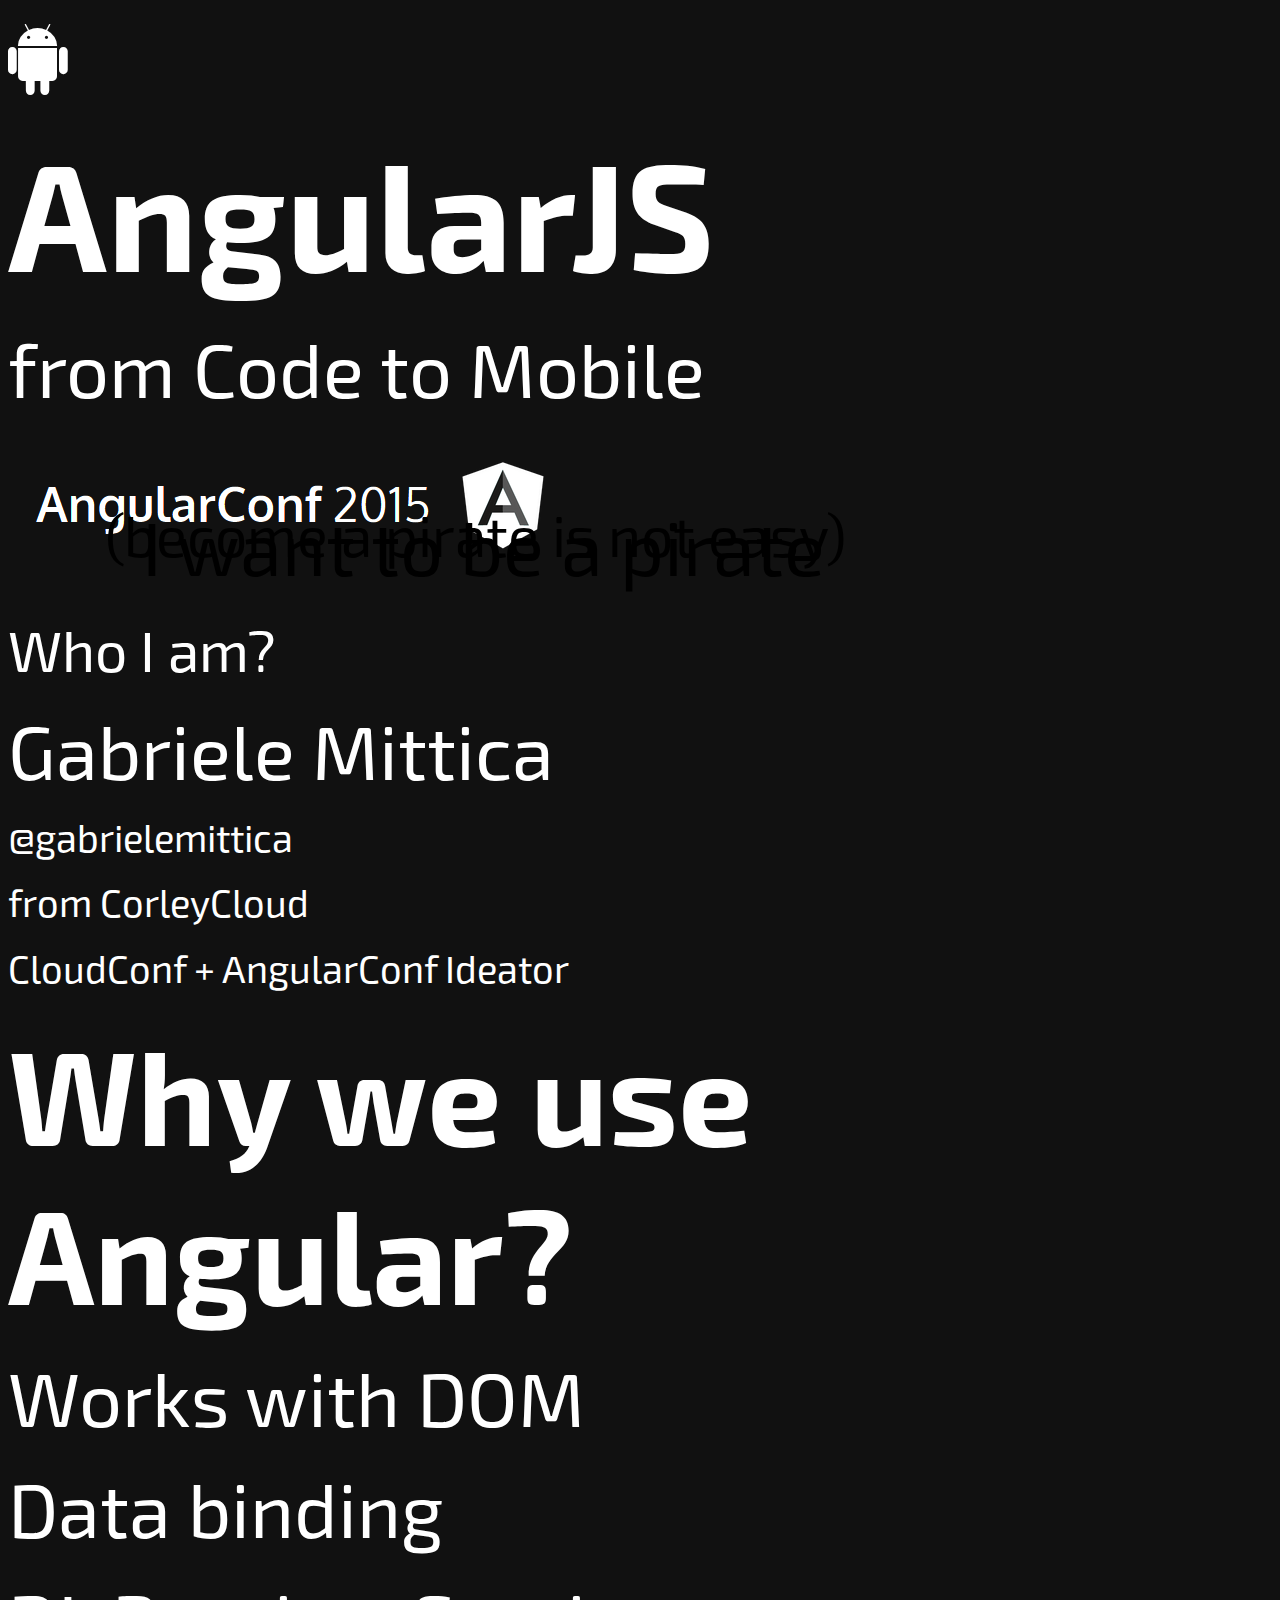
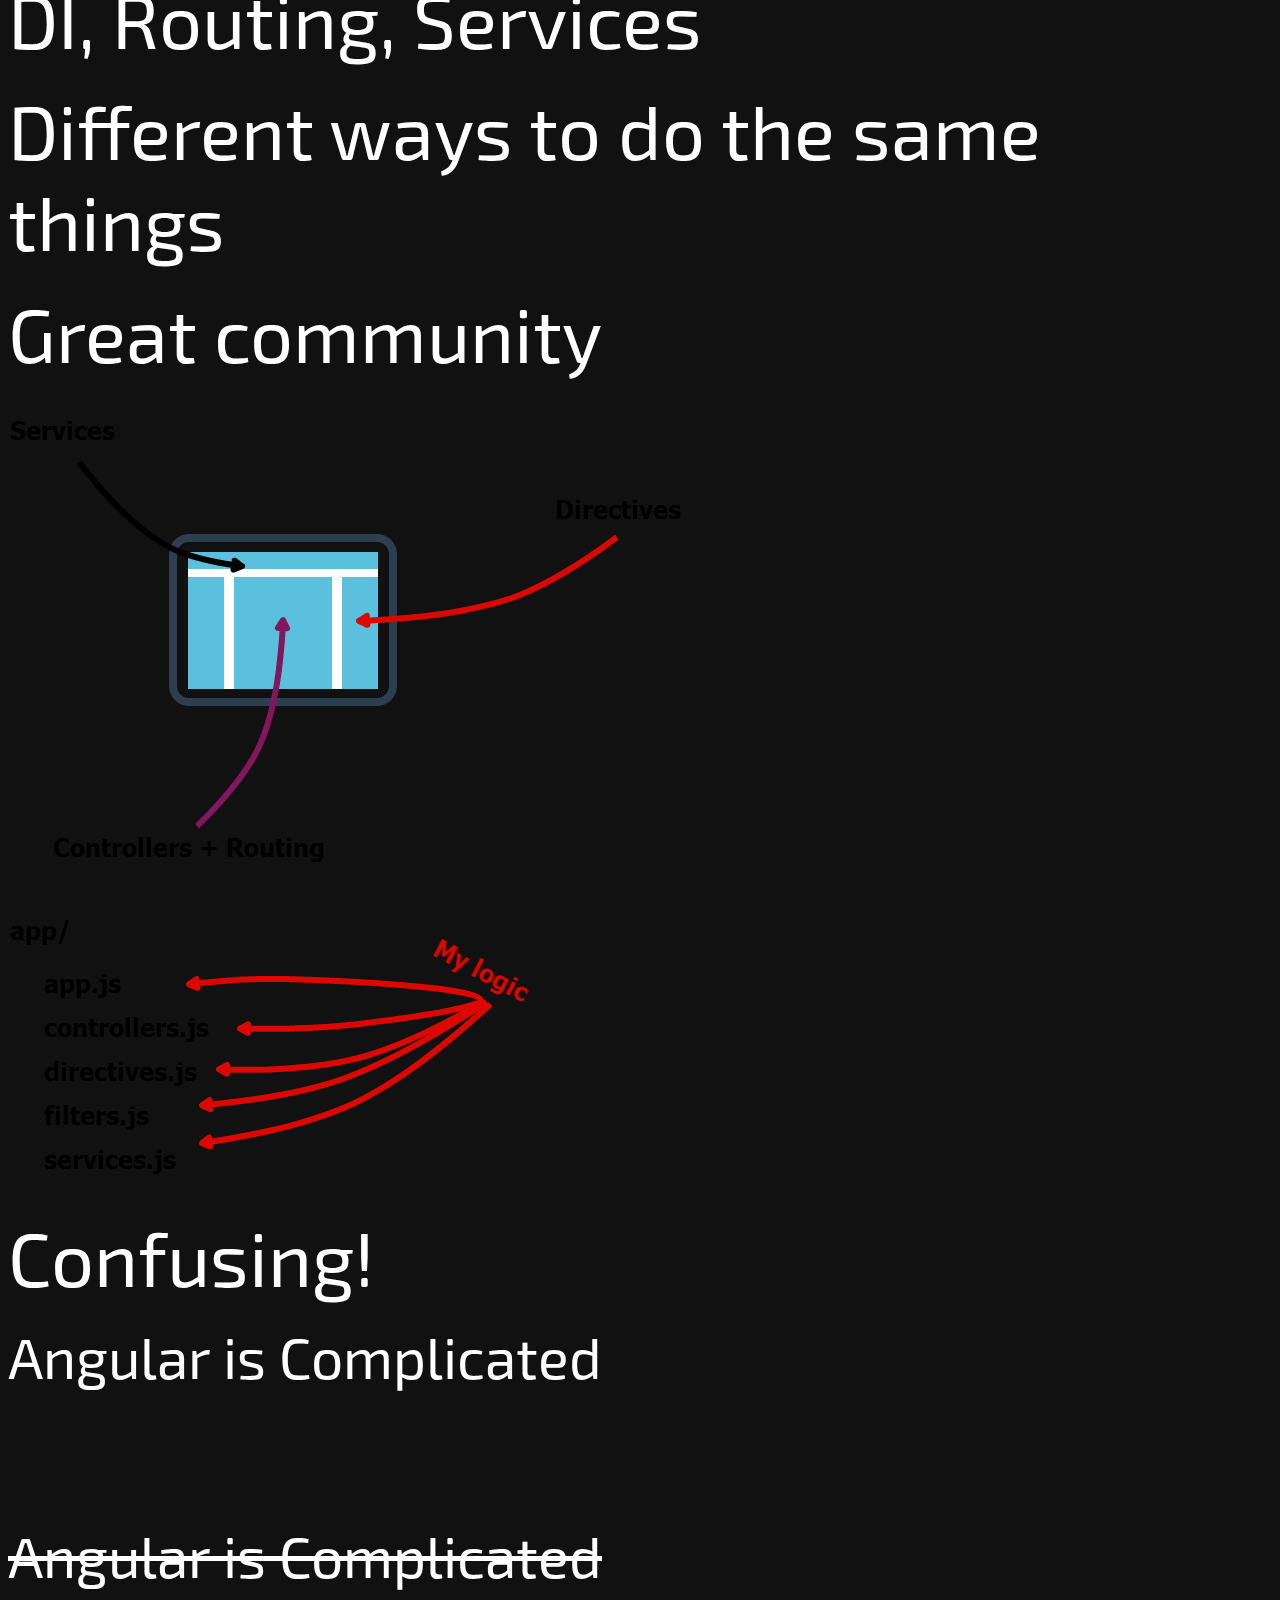
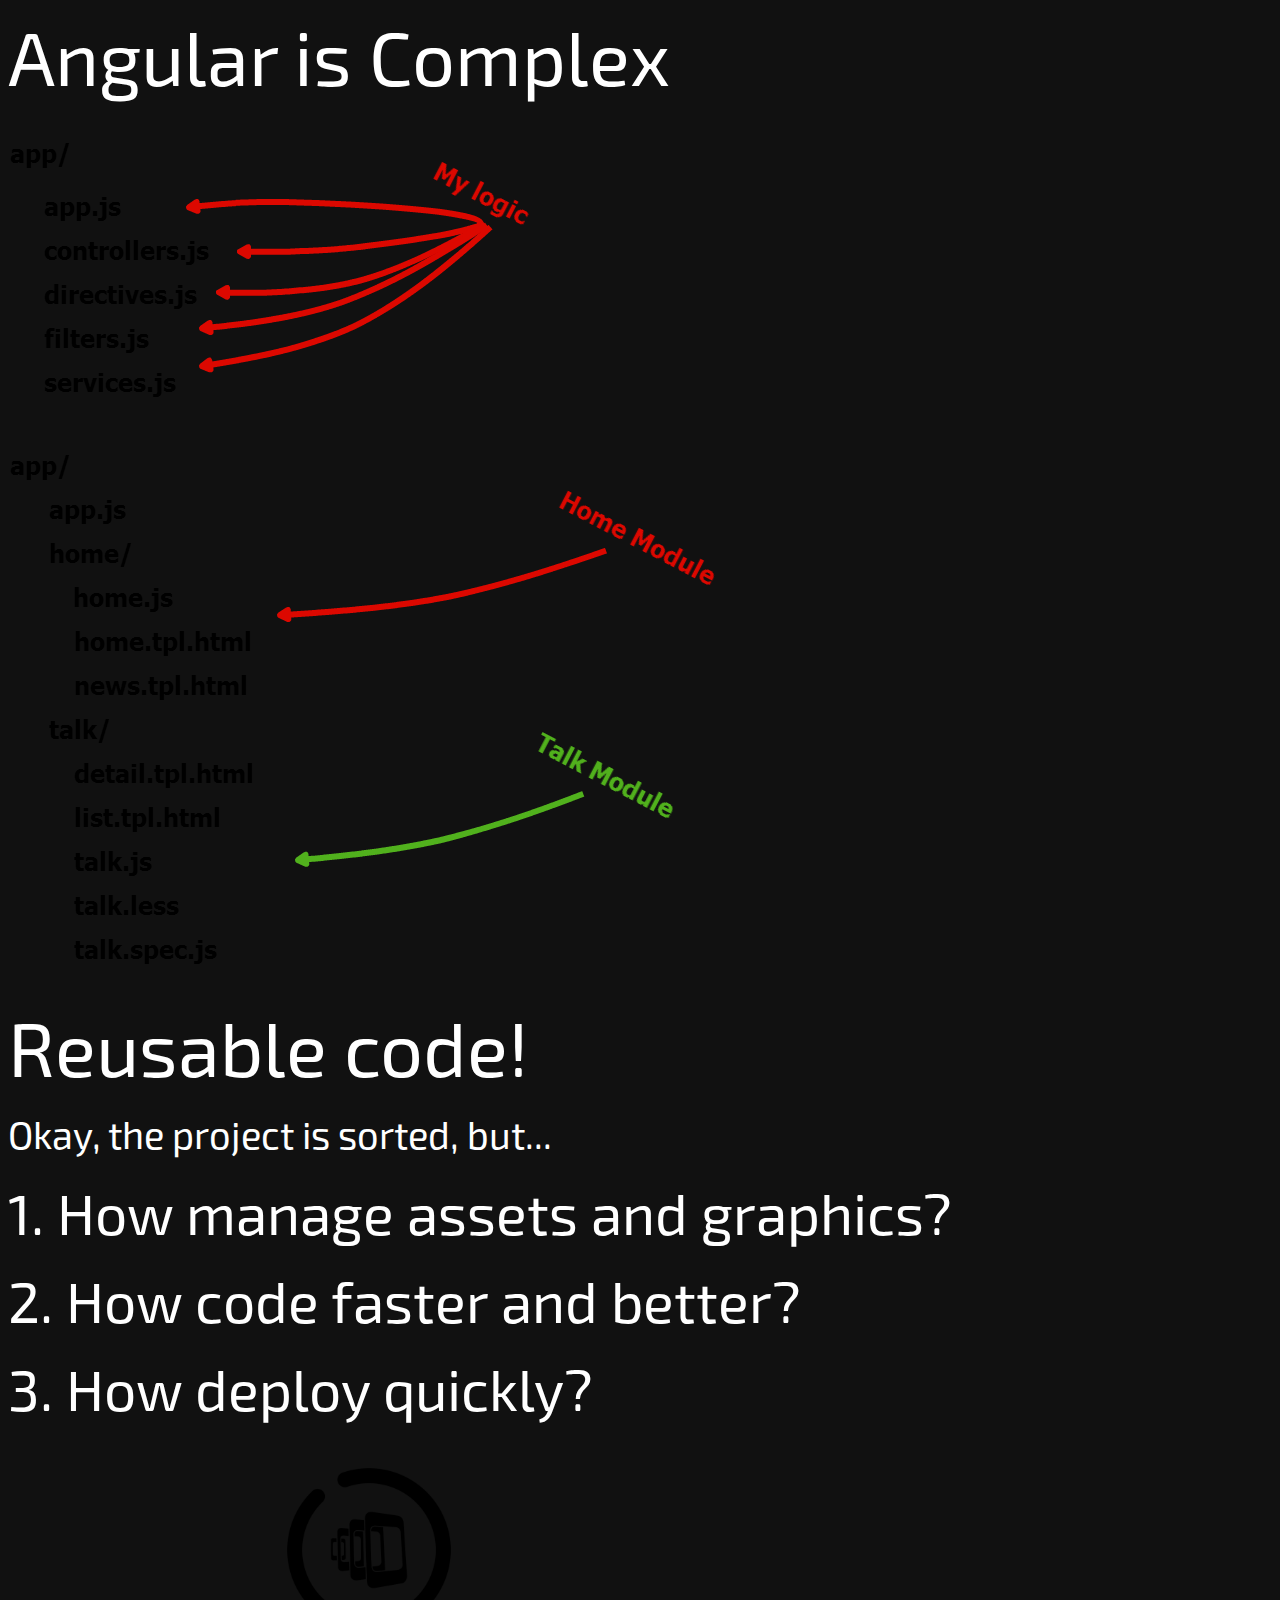
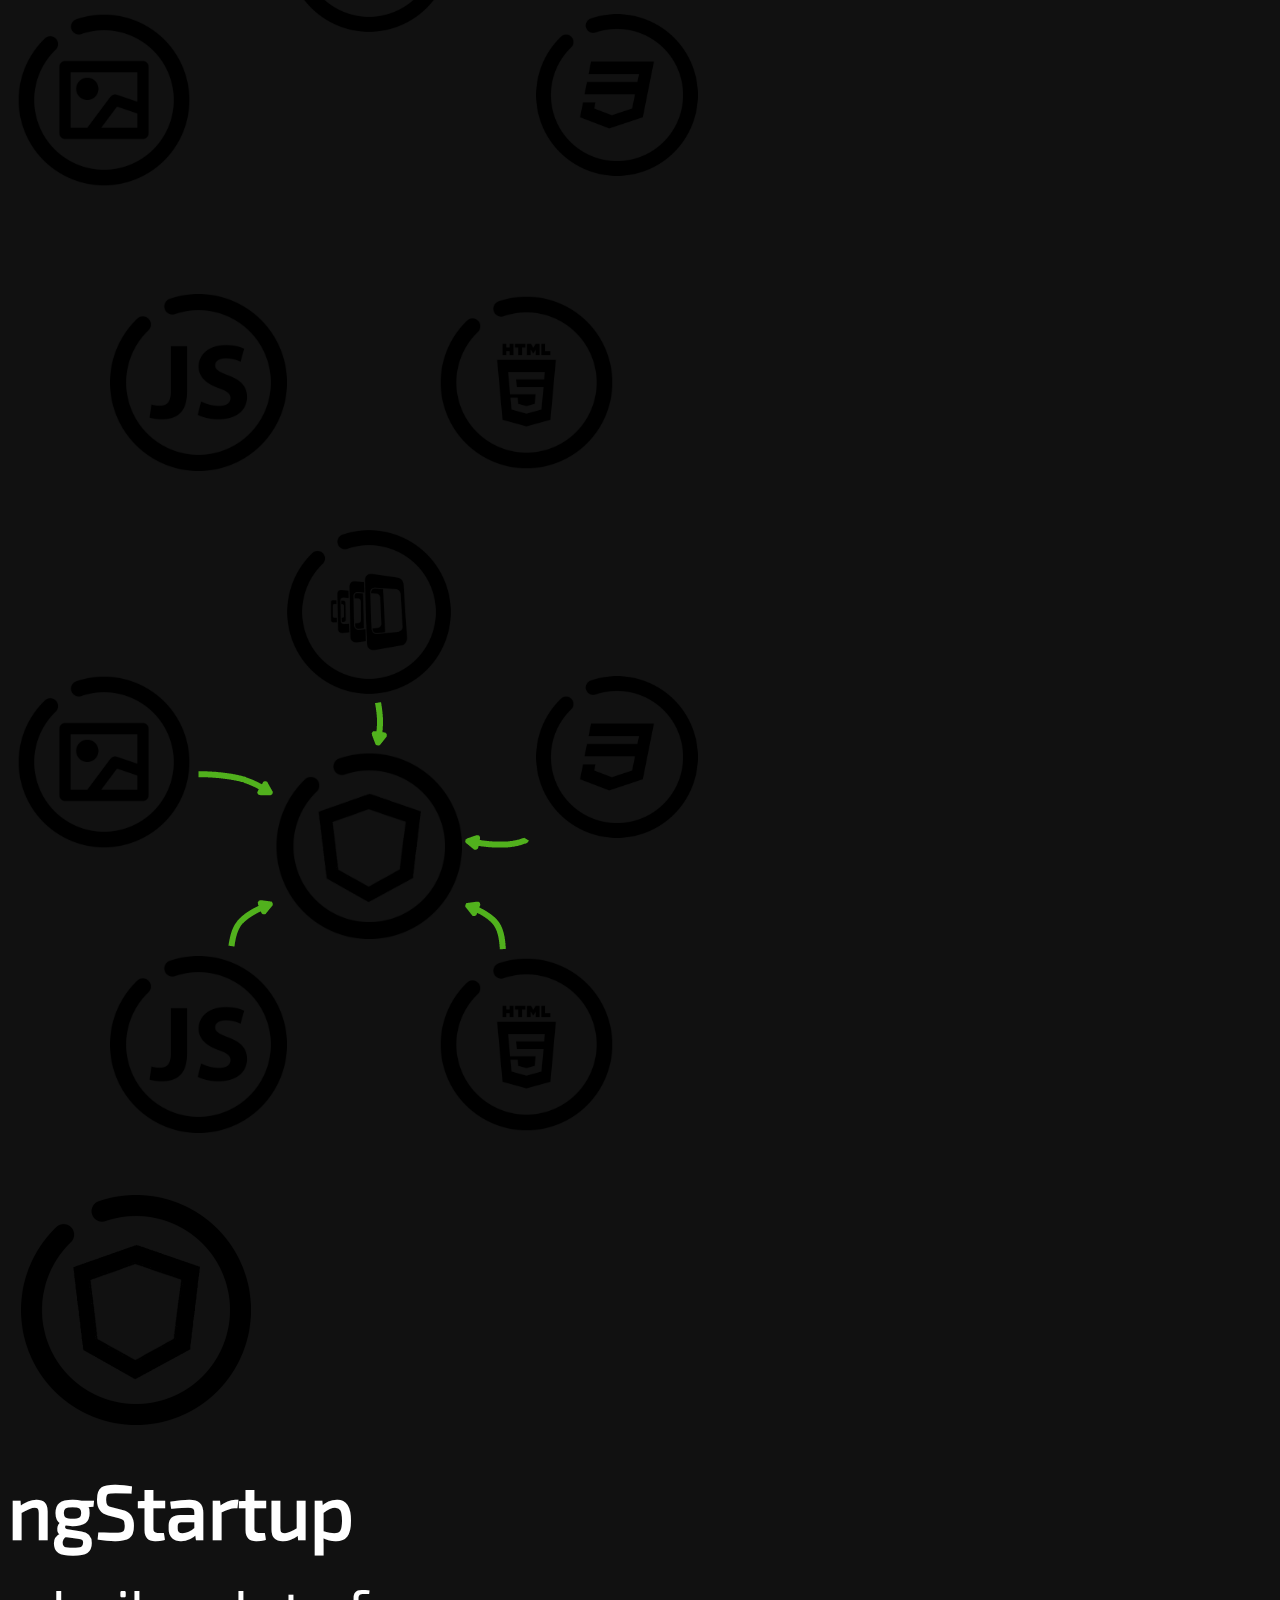
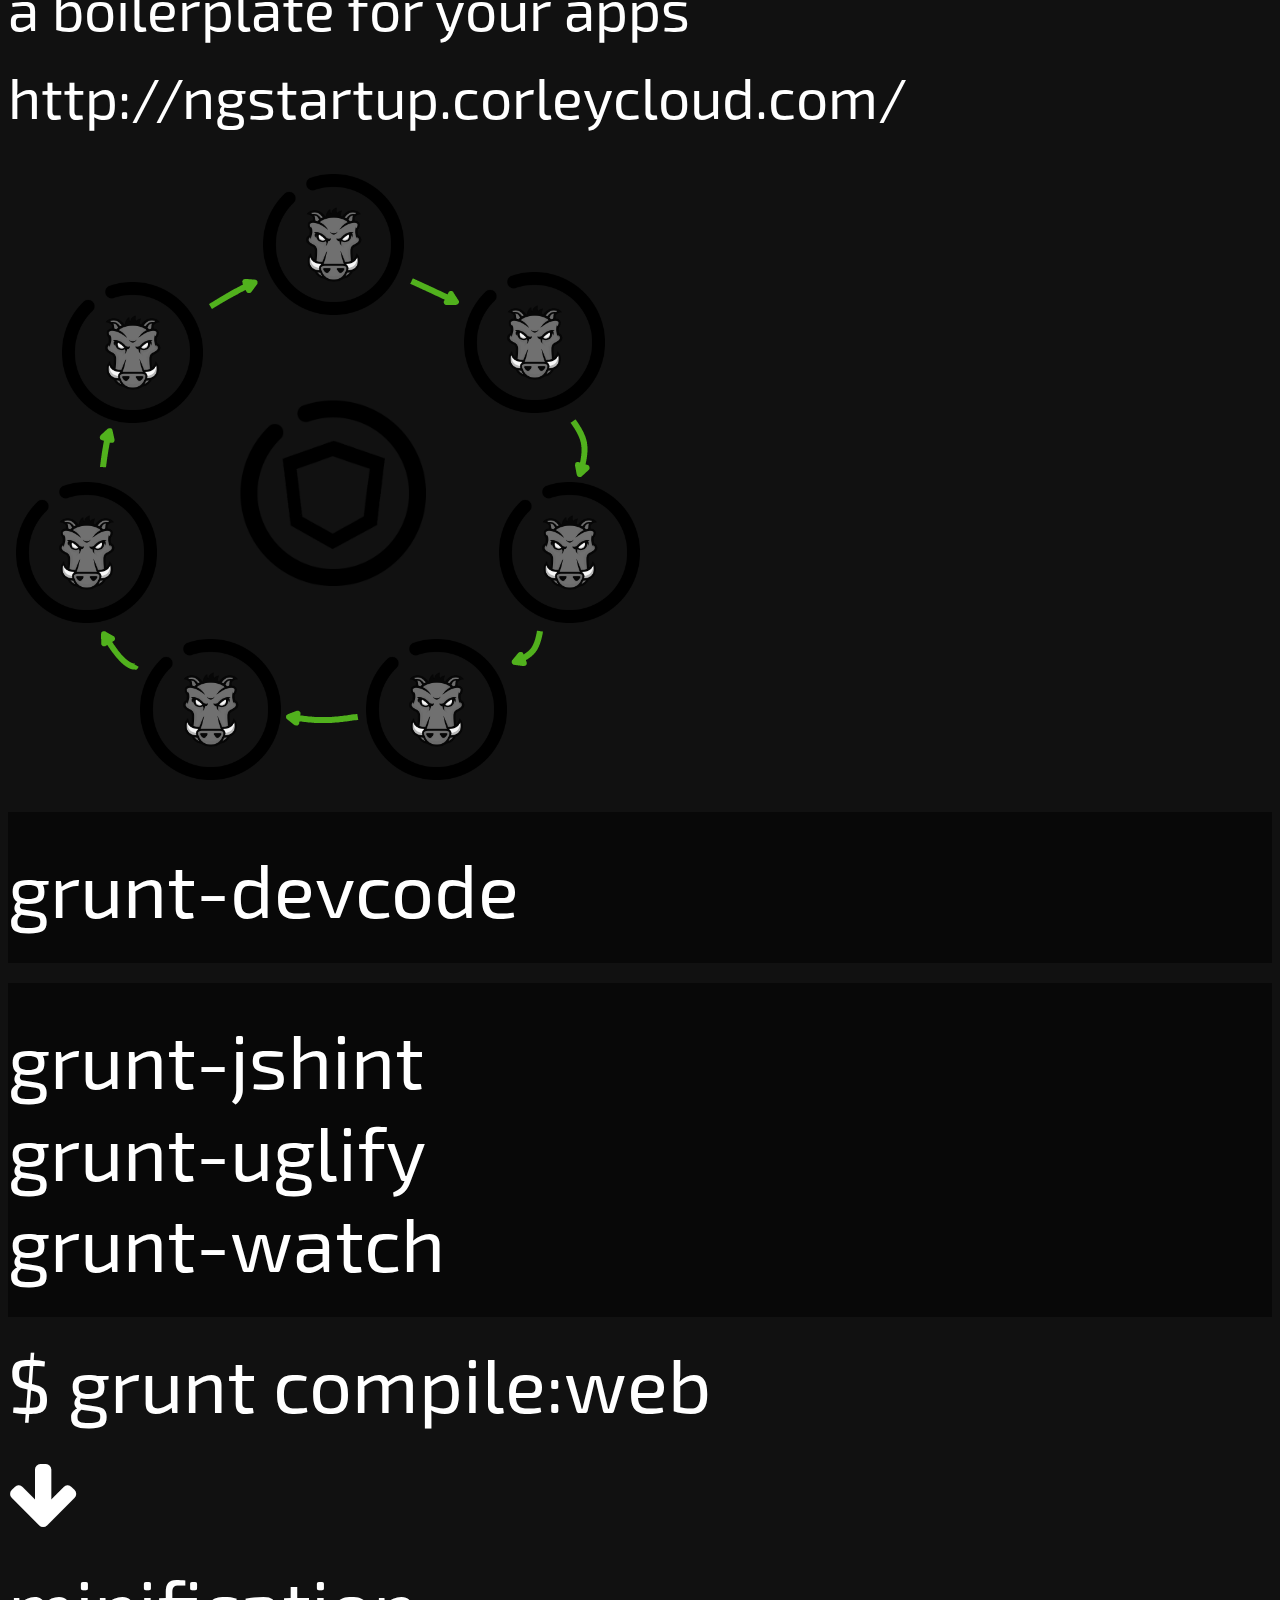
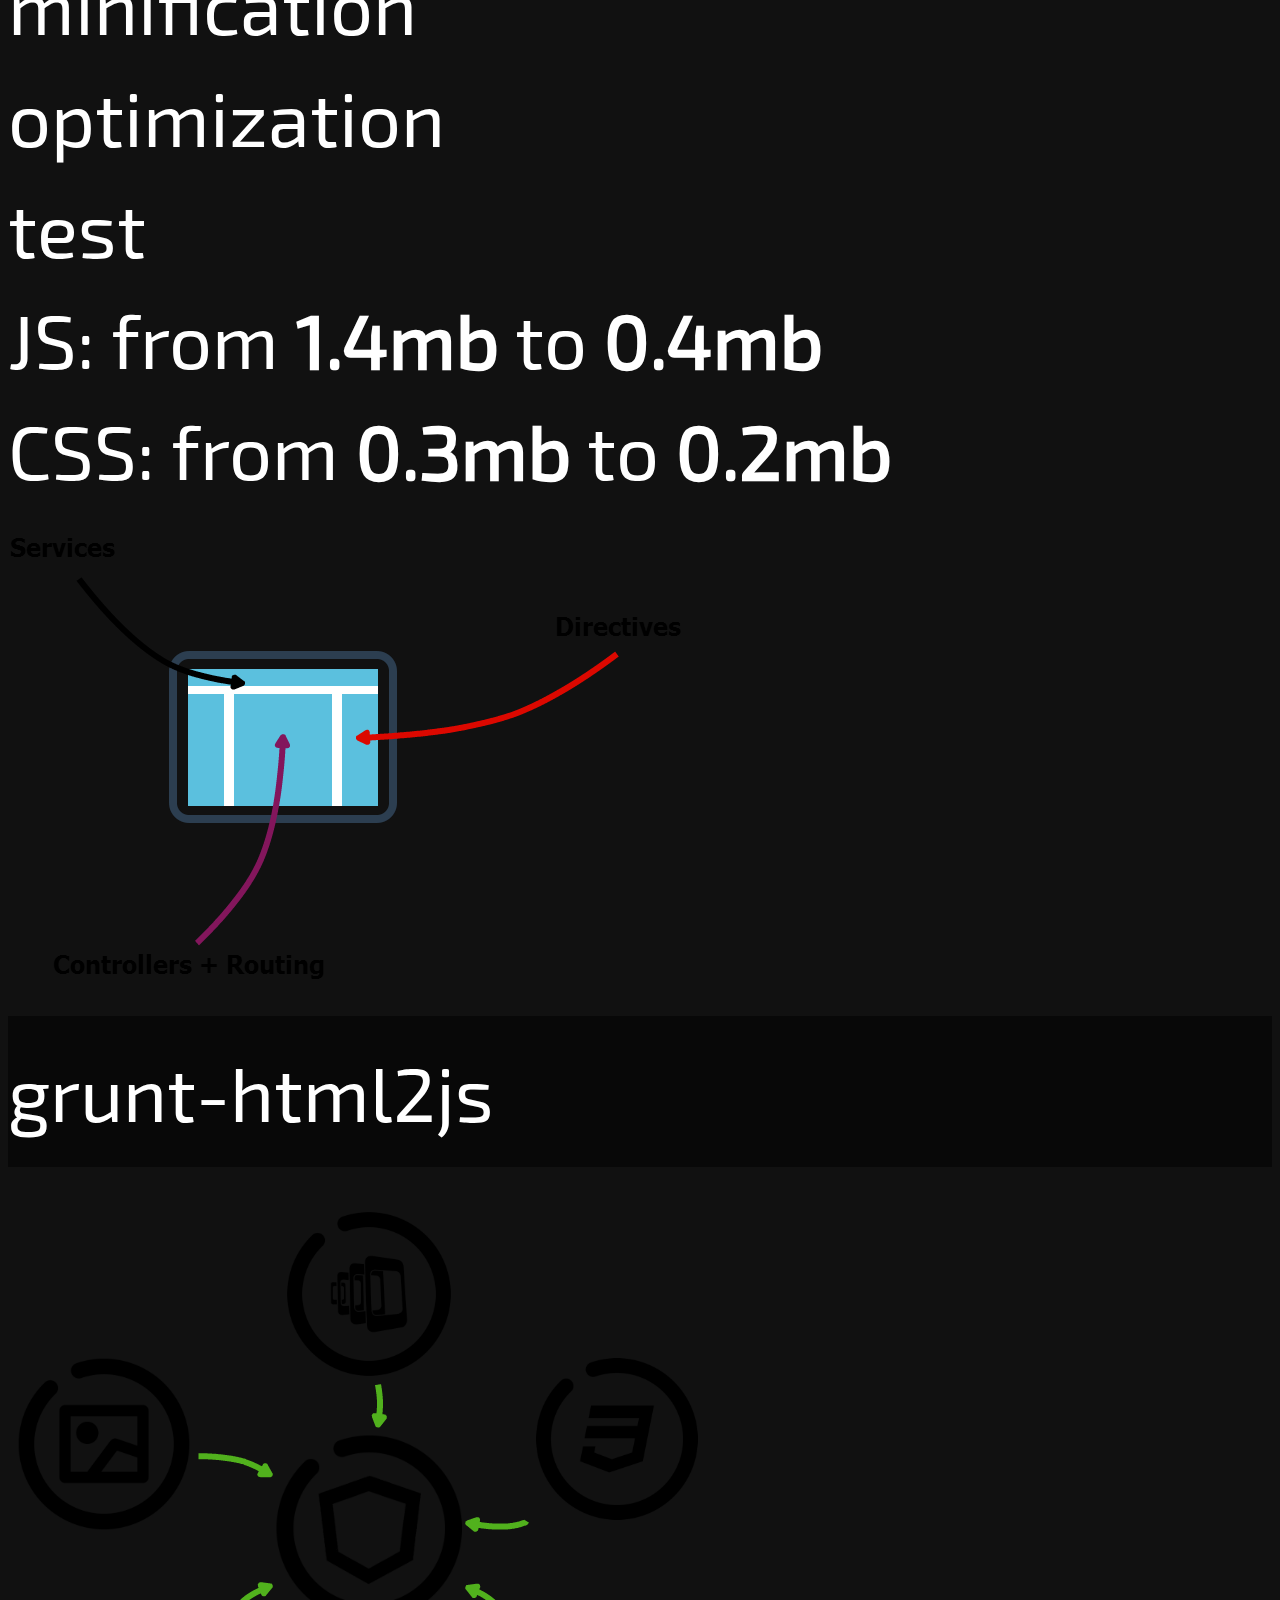
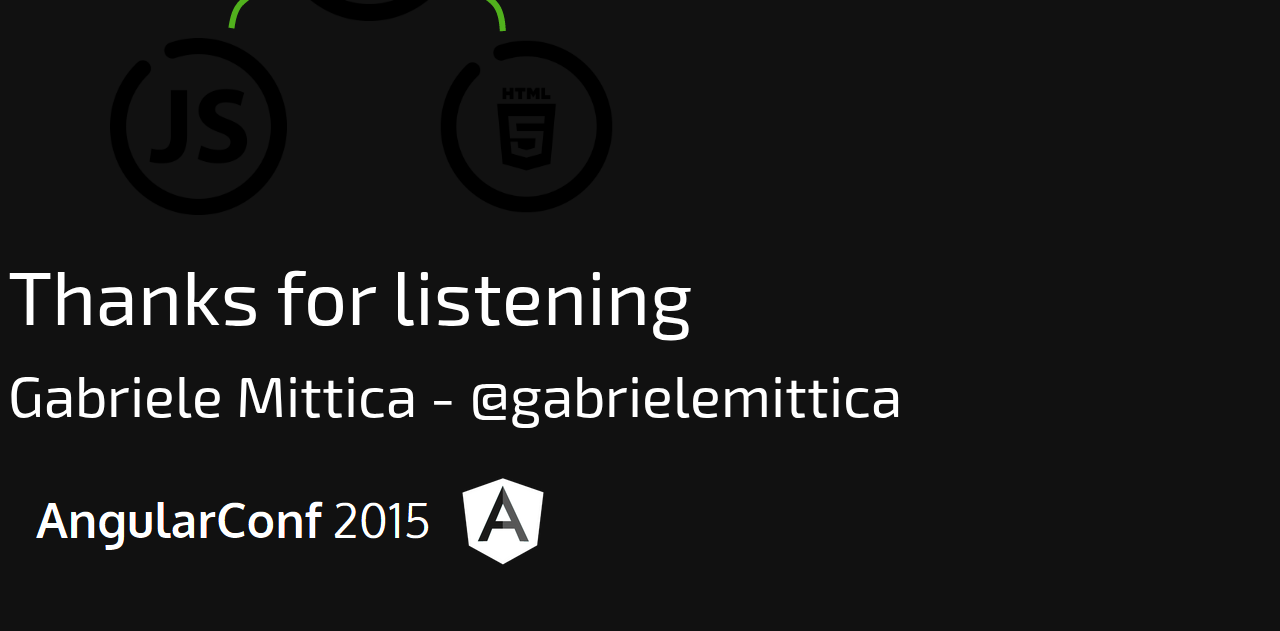
==== commit 1bc05125: "slides" ====
--- a/index.html
+++ b/index.html
@@ -102,8 +102,7 @@
 				</section>
 
 
-				<section data-background="#fff">
-					<img src="assets/source5.png">
+				<section data-background="assets/source5.png">
 				</section>
 
 				<section data-background="#fff">
@@ -121,9 +120,8 @@
 				</section>
 
 
-								<section data-background="#fff">
-									<img src="assets/source1.png">
-								</section>
+				<section data-background="assets/source1.png"></section>
+
 
 				<section data-background="#fff">
 					<img src="assets/tech.png">
@@ -131,6 +129,7 @@
 				<section data-background="#fff">
 					<img src="assets/tech2.png">
 				</section>
+
 
 				<section data-background="#fff">
 					<img src="assets/ngstartup.png" style="width:256px">
@@ -143,252 +142,66 @@
 					<img src="assets/tech3.png">
 				</section>
 
-<!--
-				<section data-background="#fff">
-					<img src="assets/grunt.png">
-				</section>
-				<section>
-					<h4>The goal:</h4>
-					<h2>Merge together different technologies to simplify app development</h2>
-					<h4>(AngularJS, PhoneGap, Bower, Grunt, Bootstrap...)</h4>
-				</section>
-				<section>
-					<p><img src="assets/angularjs.png" alt="" class="flat"></p>
-					<h4>HTML enhanced for web apps</h4>
-					<p>
-						<a href="http://angularjs.org" target="_blank">angularjs.org</a>
-					</p>
-				</section>
-				<section>
-					<h4>Once i said</h4>
-					<h4>AngularJS is <i>complicated</i></h4>
-					<h4 class="fragment" data-fragment-index="1">M. Servienti replied:</h4>
-					<h2 class="fragment" data-fragment-index="1">AngularJS is <strong>Complex</strong></h2>
-				</section>
-				<section>
-					<h2>jQuery is imperative</h2>
-					<h2>AngularJS is declarative</h2>
-					<h4>With AngularJS you can write real frontend apps that work perfectly with RESTful resources</h4>
-				</section>
-				<section>
-					<p>
-						<img src="assets/angularjs-project.png" alt="">
-					</p>
-					<p>
-						<a href="https://github.com/angular/angular-seed" target="_blank">AnguarJS seed project</a>
-					</p>
-				</section>
-
-
-				<section>
-					<p><img src="assets/phonegap.png" alt="" class="flat"></p>
-					<h4>Create mobile apps using standardized web APIs</h4>
-					<p>
-						<a href="http://phonegap.com" target="_blank">phonegap.com</a>
-					</p>
-				</section>
-
-
-
-				<section>
-					<h4>Download it</h4>
-					<h4>or use build.phonegap.com</h4>
-					<h2 class="fragment" data-fragment-index="1">to deploy on mobile</h2>
-					<h2 class="fragment" data-fragment-index="1">with just a <strong>config.xml</strong> file</h2>
-				</section>
-
-
-
-				<section>
-					<p>
-						<img src="assets/code1.png" alt="" class="flat">
-					</p>
-				</section>
-				<section>
-					<p>
-						<img src="assets/code2.png" alt="" class="flat">
-					</p>
-				</section>
-				<section>
-					<p>
-						<img src="assets/code3.png" alt="" class="flat">
-					</p>
-				</section>
-				<section>
-					<p>
-						<img src="assets/code4.png" alt="" class="flat">
-					</p>
-				</section>
-
-
-
-				<section data-background="assets/siliconvalley.jpg"></section>
-
-
-
-				<section>
-					<h1><i class="fa fa-file-code-o"></i></h1>
-					<h4>how to put it in?</h4>
-					<h1><i class="fa fa-android"></i></h1>
-				</section>
-
-
-				<section>
-					<p><img src="assets/grunt.png" alt="" class="flat"></p>
-					<h4>Automate repetitive tasks</h4>
-					<p>
-						<a href="http://gruntjs.com" target="_blank">gruntjs.com</a>
-					</p>
-				</section>
-
-
-				<section>
-					<table class="spaces notr">
-						<thead>
-							<tr>
-								<th class="bg1 table-4">
-									Devices
-								</th>
-								<th class="mini table-1"></th>
-								<th class="bg1 table-3">
-									Code
-								</th>
-								<th class="mini table-1"></th>
-								<th class="bg1 table-3">Grunt</th>
-								<th class="mini table-1"></th>
-								<th class="bg1 table-3">
-									PhoneGap
-								</th>
-							</tr>
-						</thead>
-						<tbody>
-								<tr>
-									<td class="bg1">
-									</td>
-									<td class="mini"></td>
-									<td class="bg1">
-										<h2><i class="fa fa-files-o fragment" data-fragment-index="1"></i></h2>
-									</td>
-									<td class="mini">
-											<h4><i class="fa fa-arrow-right fragment" data-fragment-index="2"></i></h4>
-										</td>
-									<td class="bg1">
-										<h2><i class="fa fa-file-code-o fragment" data-fragment-index="2"></i></h2>
-									</td>
-									<td class="mini">
-										<h4><i class="fa fa-arrow-right fragment" data-fragment-index="3"></i></h4>
-									</td>
-									<td class="bg1">
-										<h2><i class="fa fa-gear fragment" data-fragment-index="3"></i></h2><br>
-									</td>
-								</tr>
-								<tr>
-									<td class="bg1">
-									</td>
-									<td class="mini"></td>
-									<td class="bg1">
-									</td>
-									<td class="mini">
-										</td>
-									<td class="bg1">
-									</td>
-									<td class="mini">
-									</td>
-									<td class="bg1">
-										<h4><i class="fa fa-arrow-down fragment" data-fragment-index="4"></i></h4>
-									</td>
-								</tr>
-									<tr>
-										<td class="bg1">
-											<h2><i class="fa fa-android fragment" data-fragment-index="5"></i></h2>
-										</td>
-										<td class="mini">
-												<h4><i class="fa fa-arrow-left fragment"  data-fragment-index="5"></i></h4>
-										</td>
-										<td class="bg1">
-											<h4><i class="fa fa-arrow-left fragment"  data-fragment-index="5"></i></h4>
-										</td>
-										<td class="mini">
-												<h4><i class="fa fa-arrow-left fragment"  data-fragment-index="5"></i></h4>
-											</td>
-										<td class="bg1">
-											<h2><i class="fa fa-file fragment" data-fragment-index="4"></i></h2>
-										</td>
-										<td class="mini">
-											<h4><i class="fa fa-arrow-left fragment"  data-fragment-index="4"></i></h4>
-										</td>
-										<td class="bg1">
-											<h2><i class="fa fa-file fragment" data-fragment-index="4"></i></h2>
-										</td>
-									</tr>
-						</tbody>
-					</table>
-				</section>
-
-			-->
-
-				<section data-background-video="assets/build.webm" data-background-color="#000000">
-				</section>
-
-
-
-				<section>
-					<h2>The benefits</h2>
-					<ul>
-						<li>Reduced time on dev</li>
-						<li>One project, several devices</li>
-						<li>Powerful instruments</li>
-						<li>Easy to adopt</li>
-					</ul>
-				</section>
-
-				<section data-background="assets/theory.jpg">
-					<div class="over fragment">
-						<h2>This is <br>the perfect solution!</h2>
+
+					<section data-background="assets/source4.png">
+					</section>
+
+					<section data-background="assets/source3.png">
+						<h2 class="fragment over" >grunt-devcode</h2>
+					</section>
+
+					<section data-background="assets/source6.png">
+						<h2 class="fragment over" >grunt-jshint<br>grunt-uglify<br>grunt-watch</h2>
+					</section>
+
+					<section data-background="#fff">
+						<h2 class="" >$ grunt compile:web</h2>
+						<div class="fragment">
+						<h2 class="" ><i class="fa fa-arrow-down"></i></h2>
+						<h2 class="" >minification</h2>
+						<h2 class="" >optimization</h2>
+						<h2 class="" >test</h2>
 					</div>
-				</section>
-				<section  data-background="#ff0000" data-background-transition="zoom">
-						<h1>No!</h1>
-						<h2 class="fragment">Use it in the right situation.</h2>
-				</section>
-
-
-				<section>
-					<h2>Perfect strategy for</h2>
-					<ul>
-						<li>Lateral and side apps</li>
-						<li>Apps that work with RES</li>
-						<li>Teams no focused on mobile dev</li>
-						<li>Enhanced HTML apps</li>
-					</ul>
-				</section>
-
-
-
-
-				<section data-background="assets/iceberg.jpg"></section>
-				<section data-background="assets/beers.jpg"></section>
-
-
-
-				<section>
-					<h2>Useful links:</h2>
-					<ul>
-						<li><a href="http://angularjs.org" target="_blank">AngularJS.org</a></li>
-						<li><a href="http://phonegap.com" target="_blank">PhoneGap.com</a></li>
-						<li><a href="http://gruntjs.com" target="_blank">Gruntjs.com</a></li>
-						<li><a href="http://aws.amazon.com/sdk-for-browser/" target="_blank">AWS for JS</a></li>
-						<li><a href="http://www.ng-newsletter.com/" target="_blank">ngNewsletter</a></li>
-						<li><a href="http://github.com/corley/ng-startup" target="_blank">ngStartup Project</a></li>
-					</ul>
-				</section>
-
+					</section>
+					<section data-background="assets/source7.png"></section>
+					<section data-background="#fff">
+						<h2 class="" >JS: from <strong>1.4mb</strong> to <strong>0.4mb</strong></h2>
+						<h2 class="" >CSS: from <strong>0.3mb</strong> to <strong>0.2mb</strong></h2>
+					</section>
+
+
+					<section data-background="#fff">
+						<img src="assets/1110.png">
+					</section>
+
+					<section data-background="assets/source9.png"></section>
+
+					<section data-background="assets/source8.png"></section>
+
+					<section data-background="assets/source10.png">
+						<h2 class="fragment over">grunt-html2js</h2>
+					</section>
+
+
+				<section data-background="assets/monkey.gif"></section>
+
+
+				<section data-background-video="assets/compile.webm" data-background-color="#000000"></section>
+
+
+				<section data-background="#fff">
+					<img src="assets/tech2.png">
+				</section>
+				<section data-background="assets/monkey2.png">
+				</section>
 
 
 				<section>
 					<h2>Thanks for listening</h2>
 					<h3>Gabriele Mittica - @gabrielemittica</h3>
-					<h1><i class="fa fa-android"></i></h1>
+					<p>
+						<img src="assets/logo.png">
+					</p>
 				</section>
 
 
--- a/css/theme/corley/corley.css
+++ b/css/theme/corley/corley.css
@@ -336,3 +336,9 @@
 .reveal section h3.stroke {
   text-decoration: line-through;
 }
+
+.reveal section .over {
+  padding:30px 0;
+  background:rgba(0, 0, 0, 0.5);
+  color:#fff;
+}
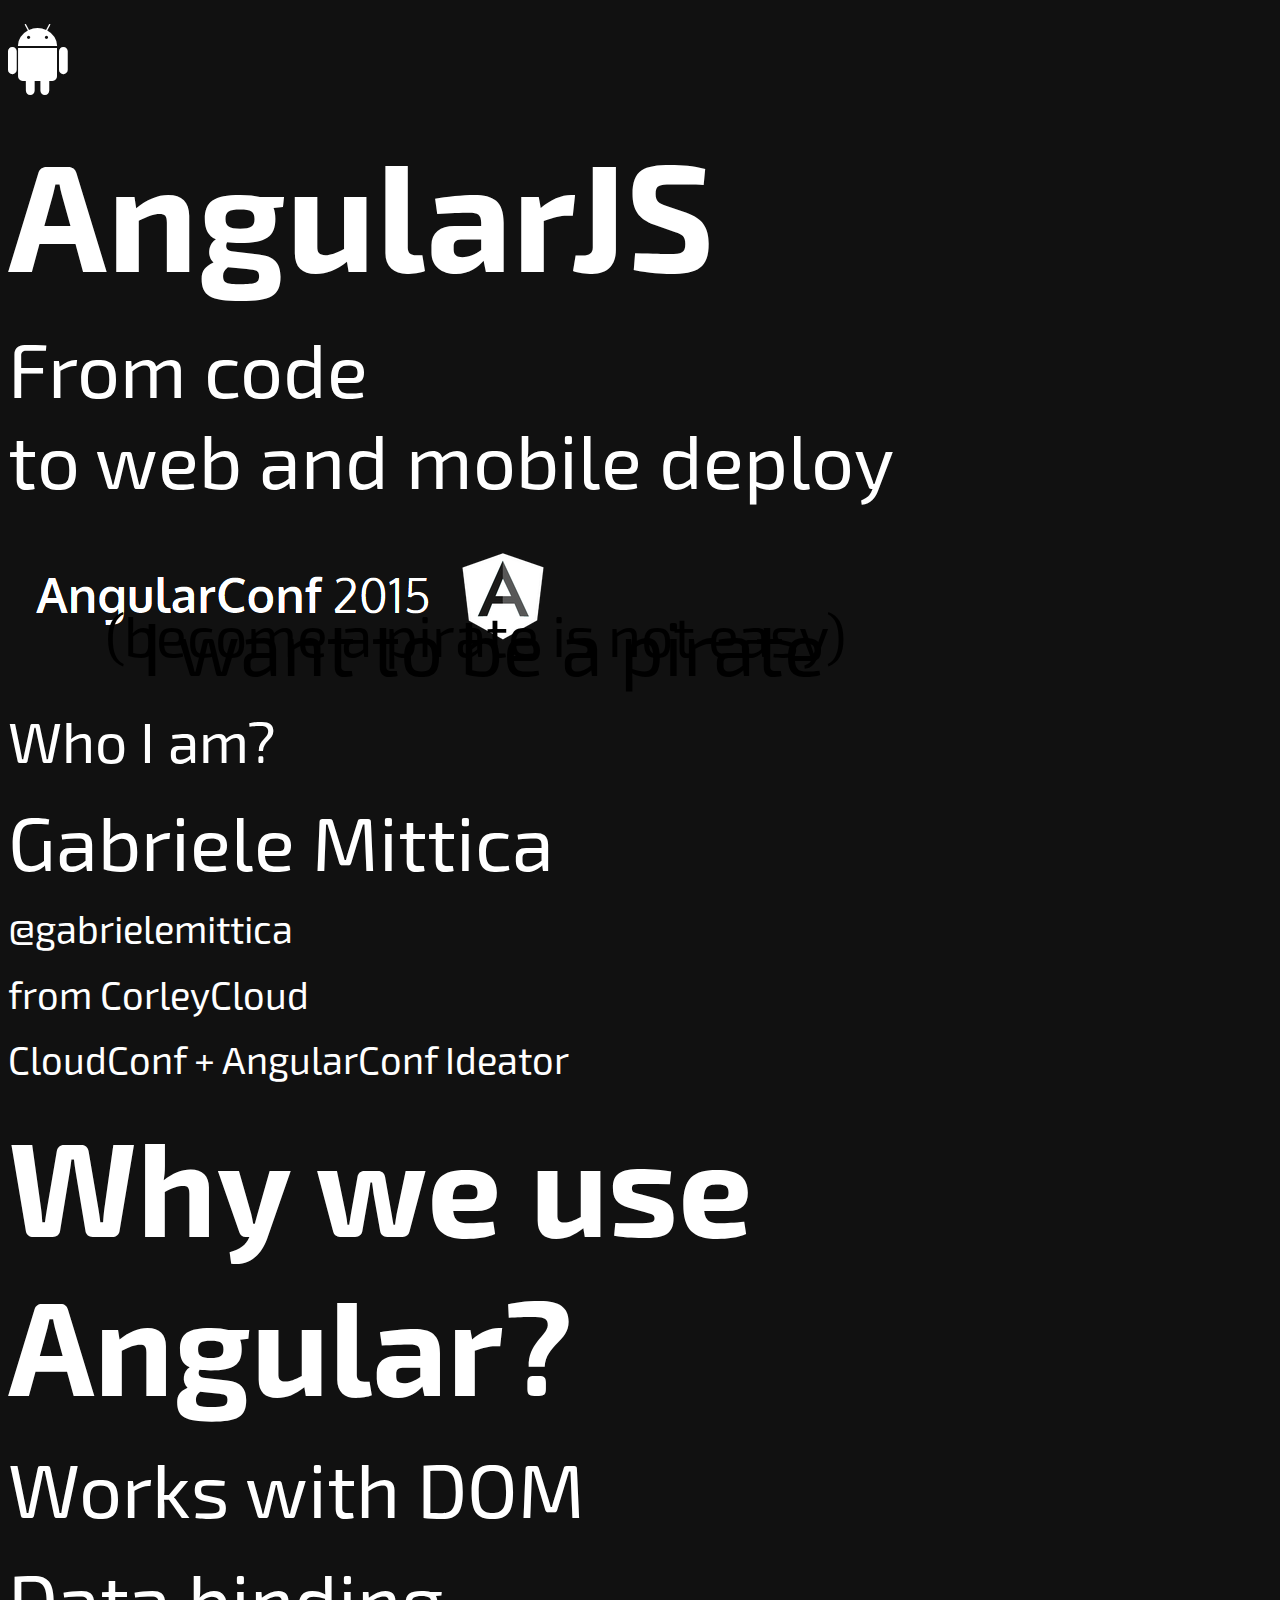
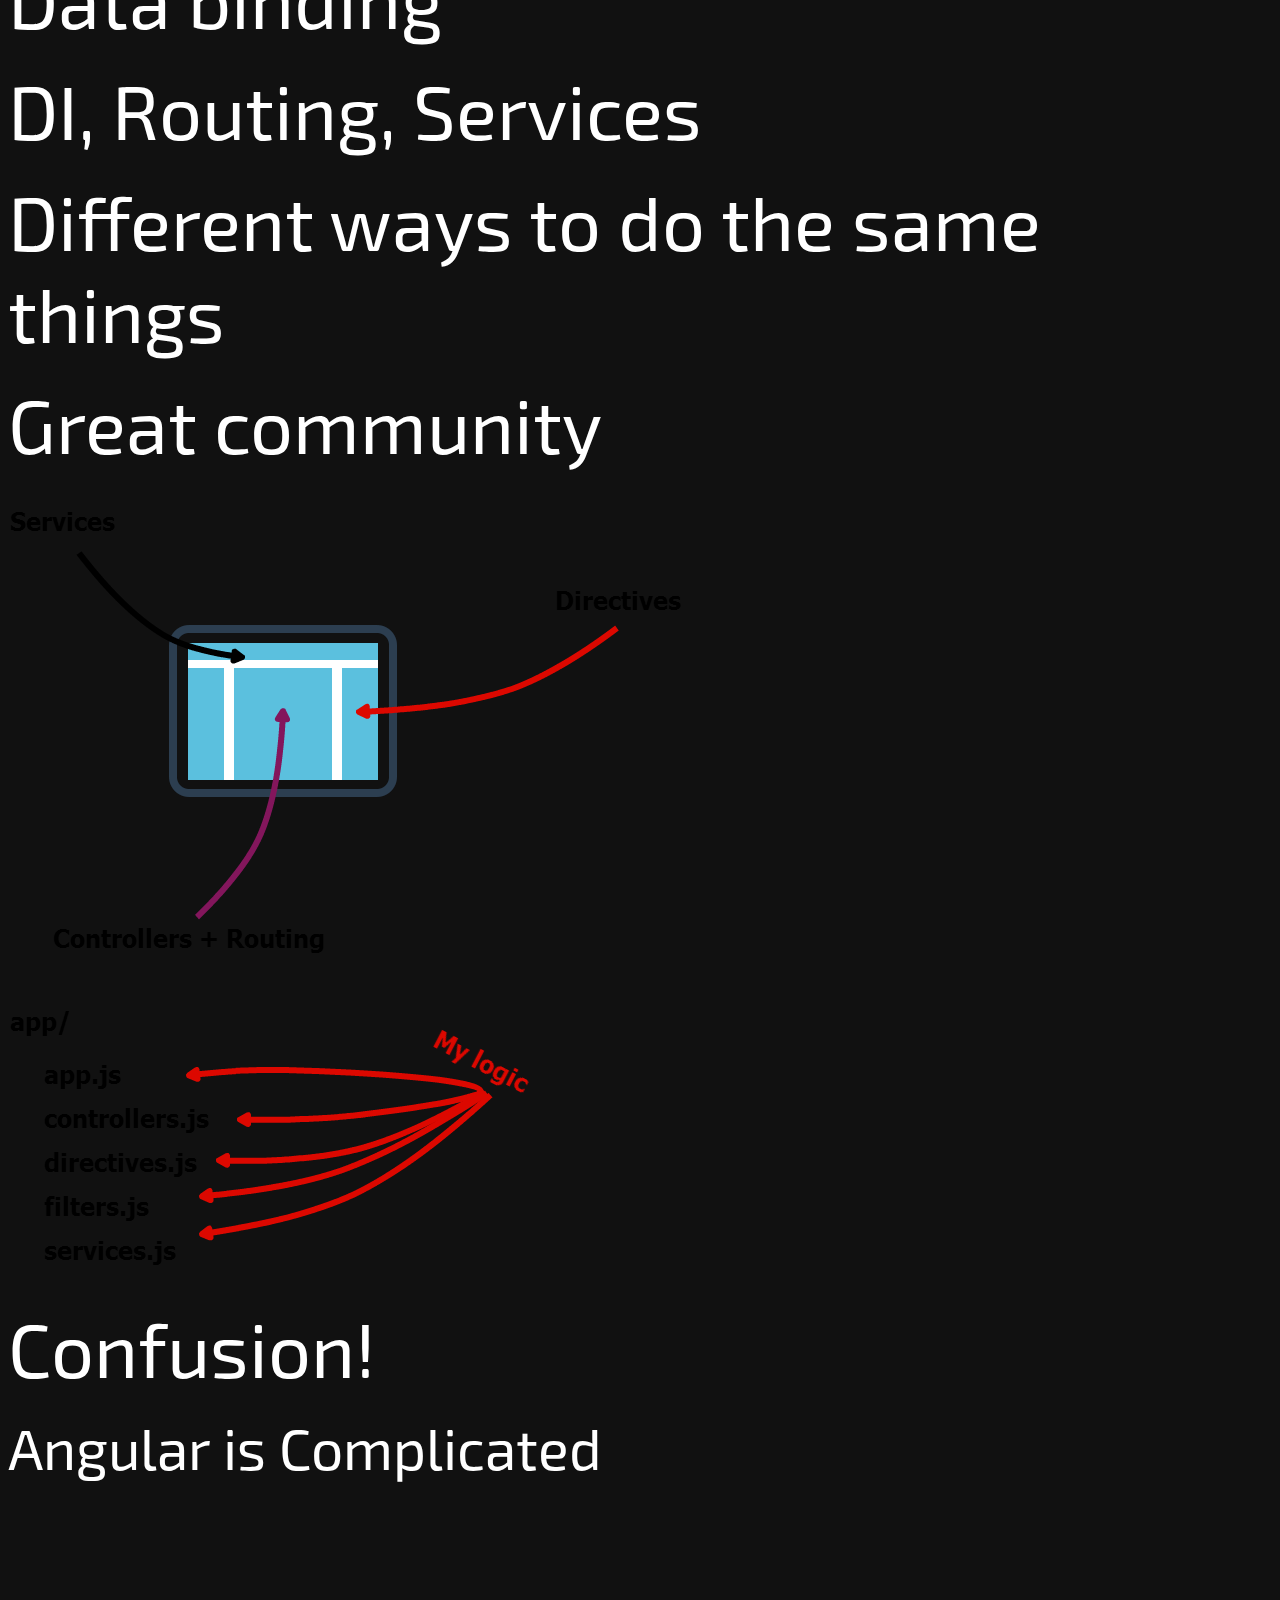
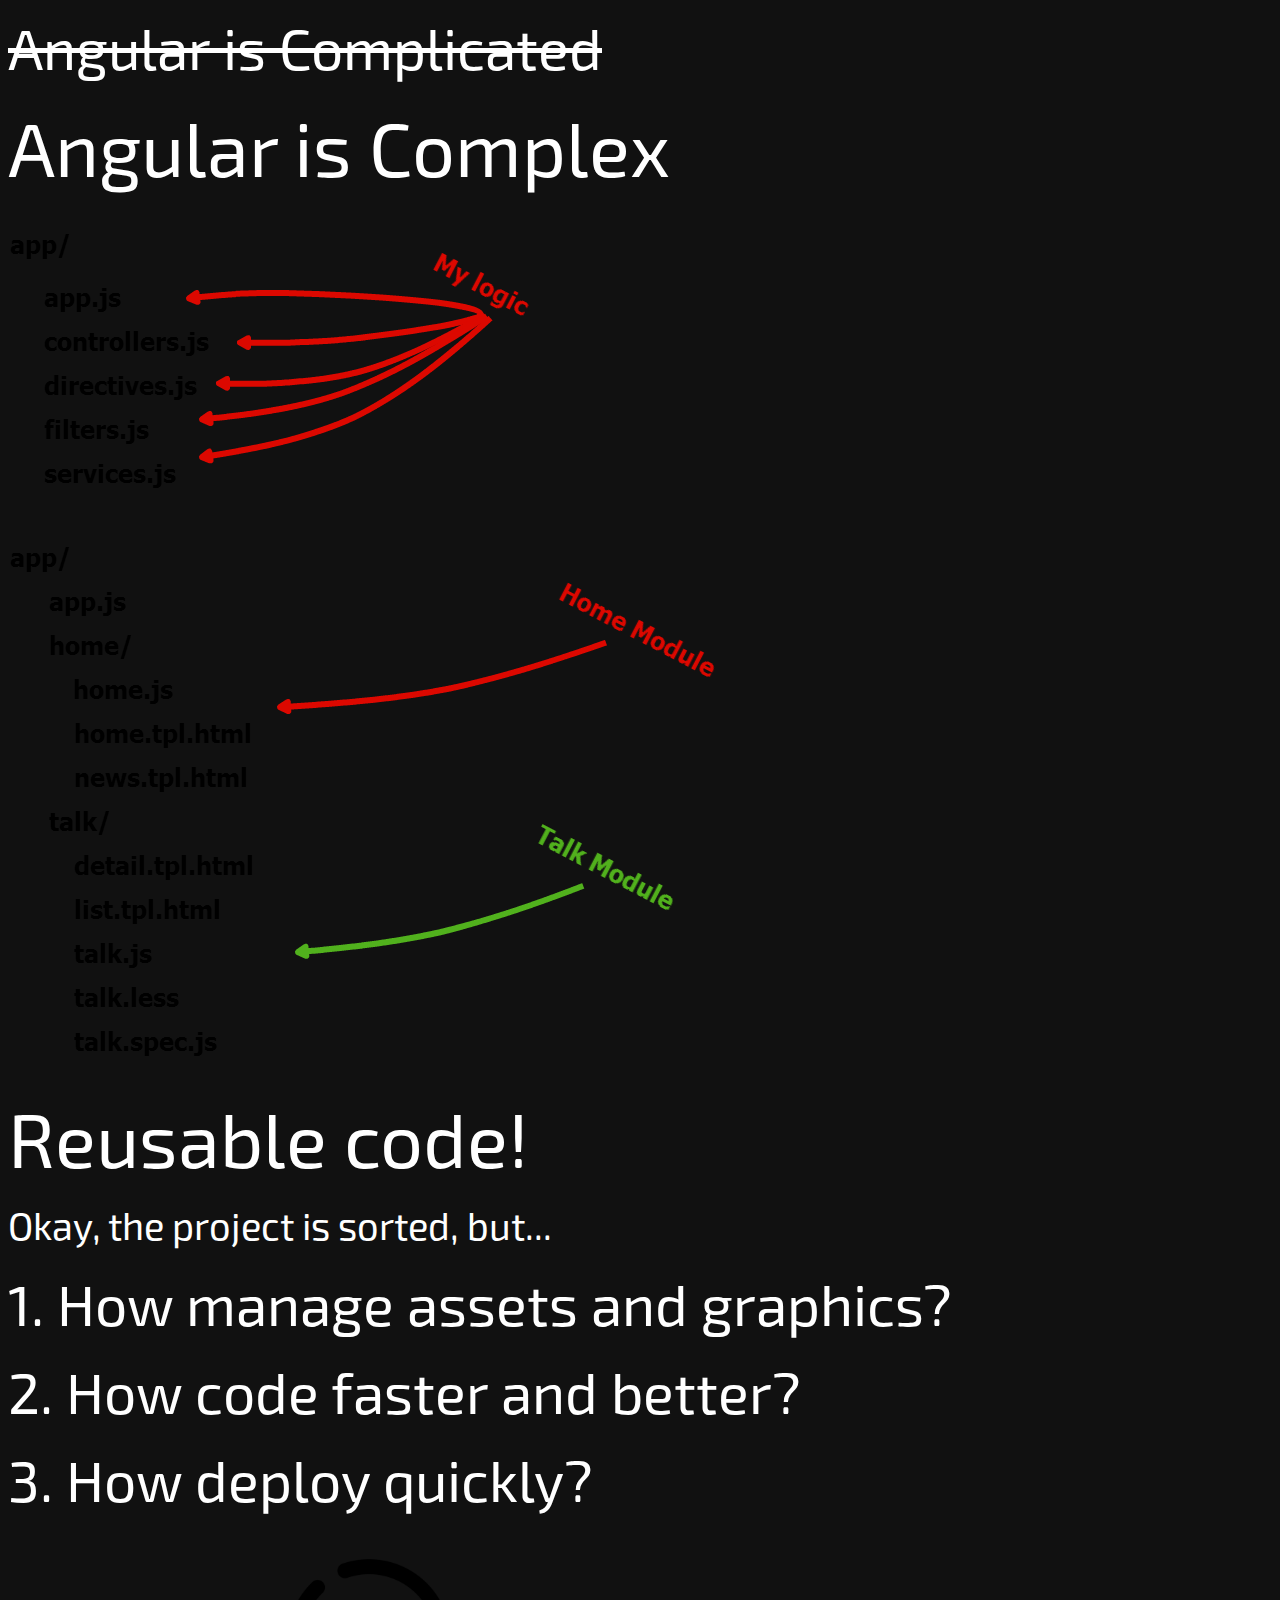
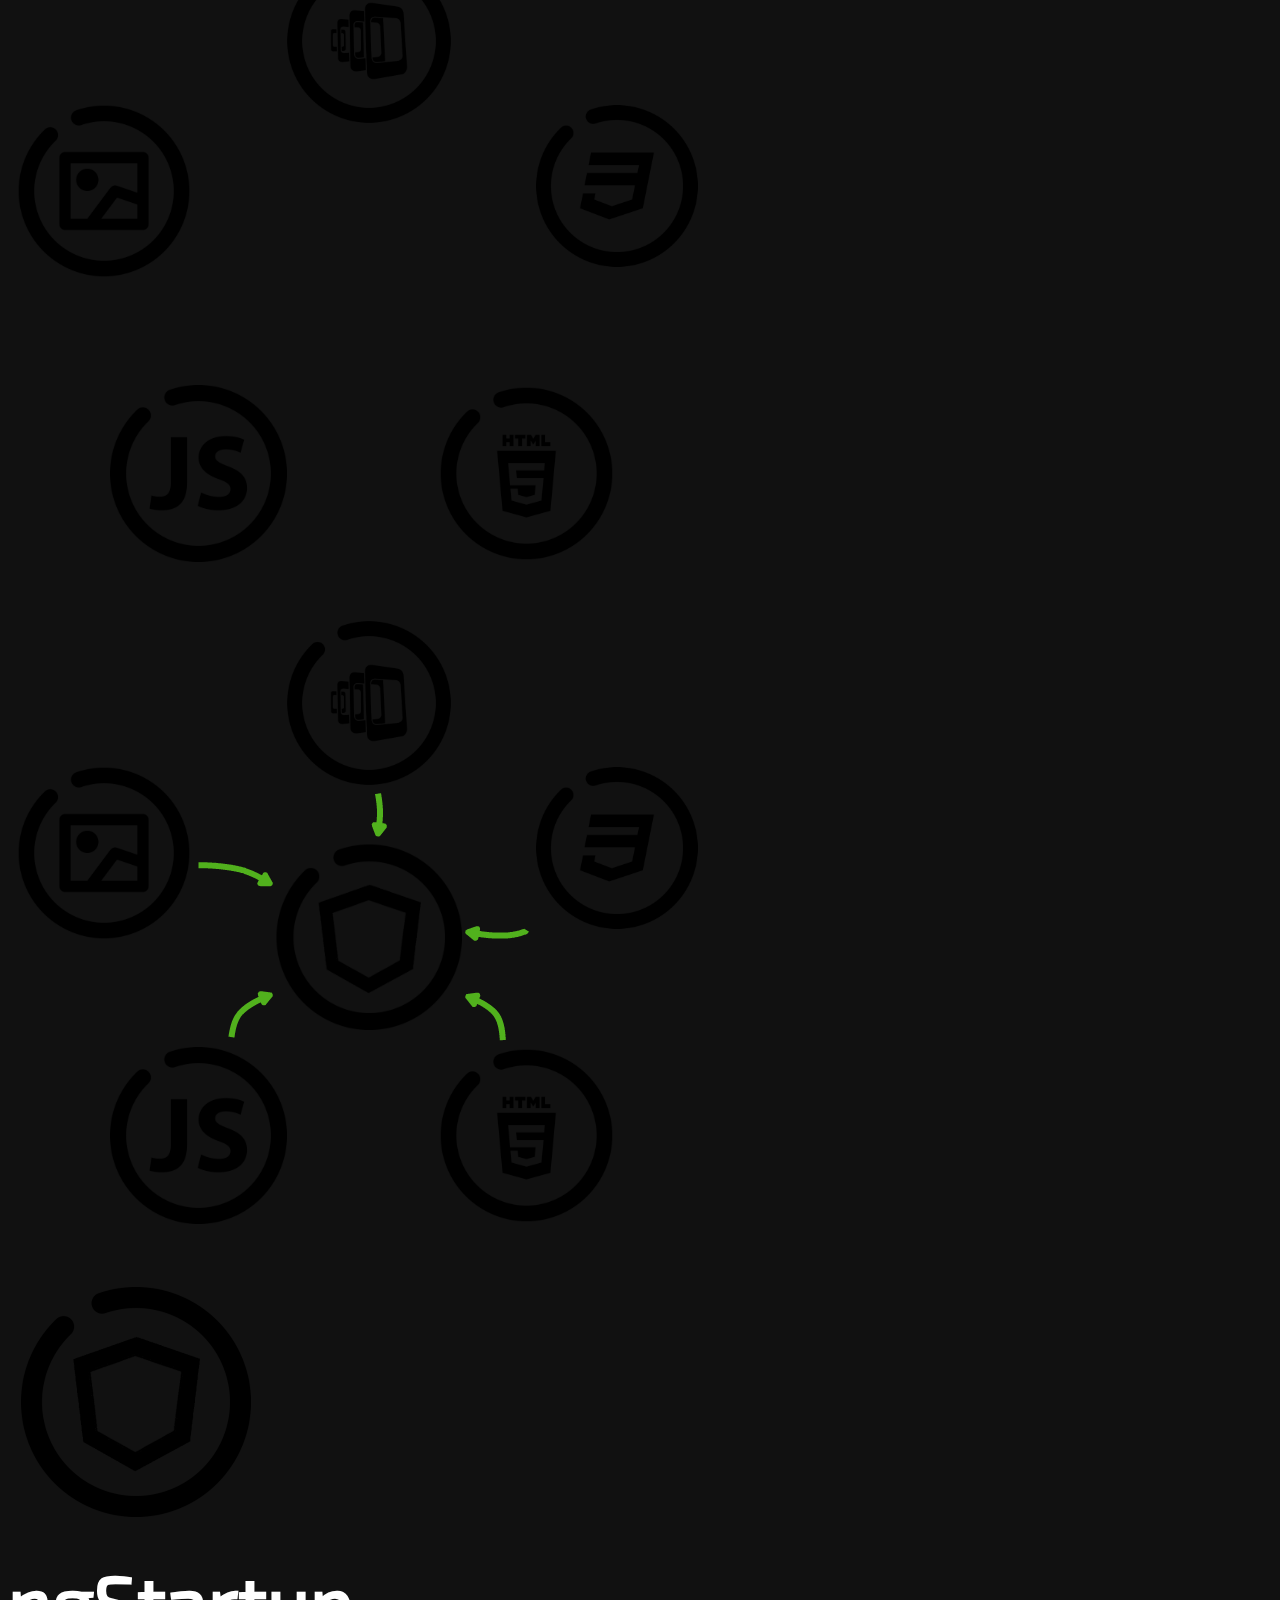
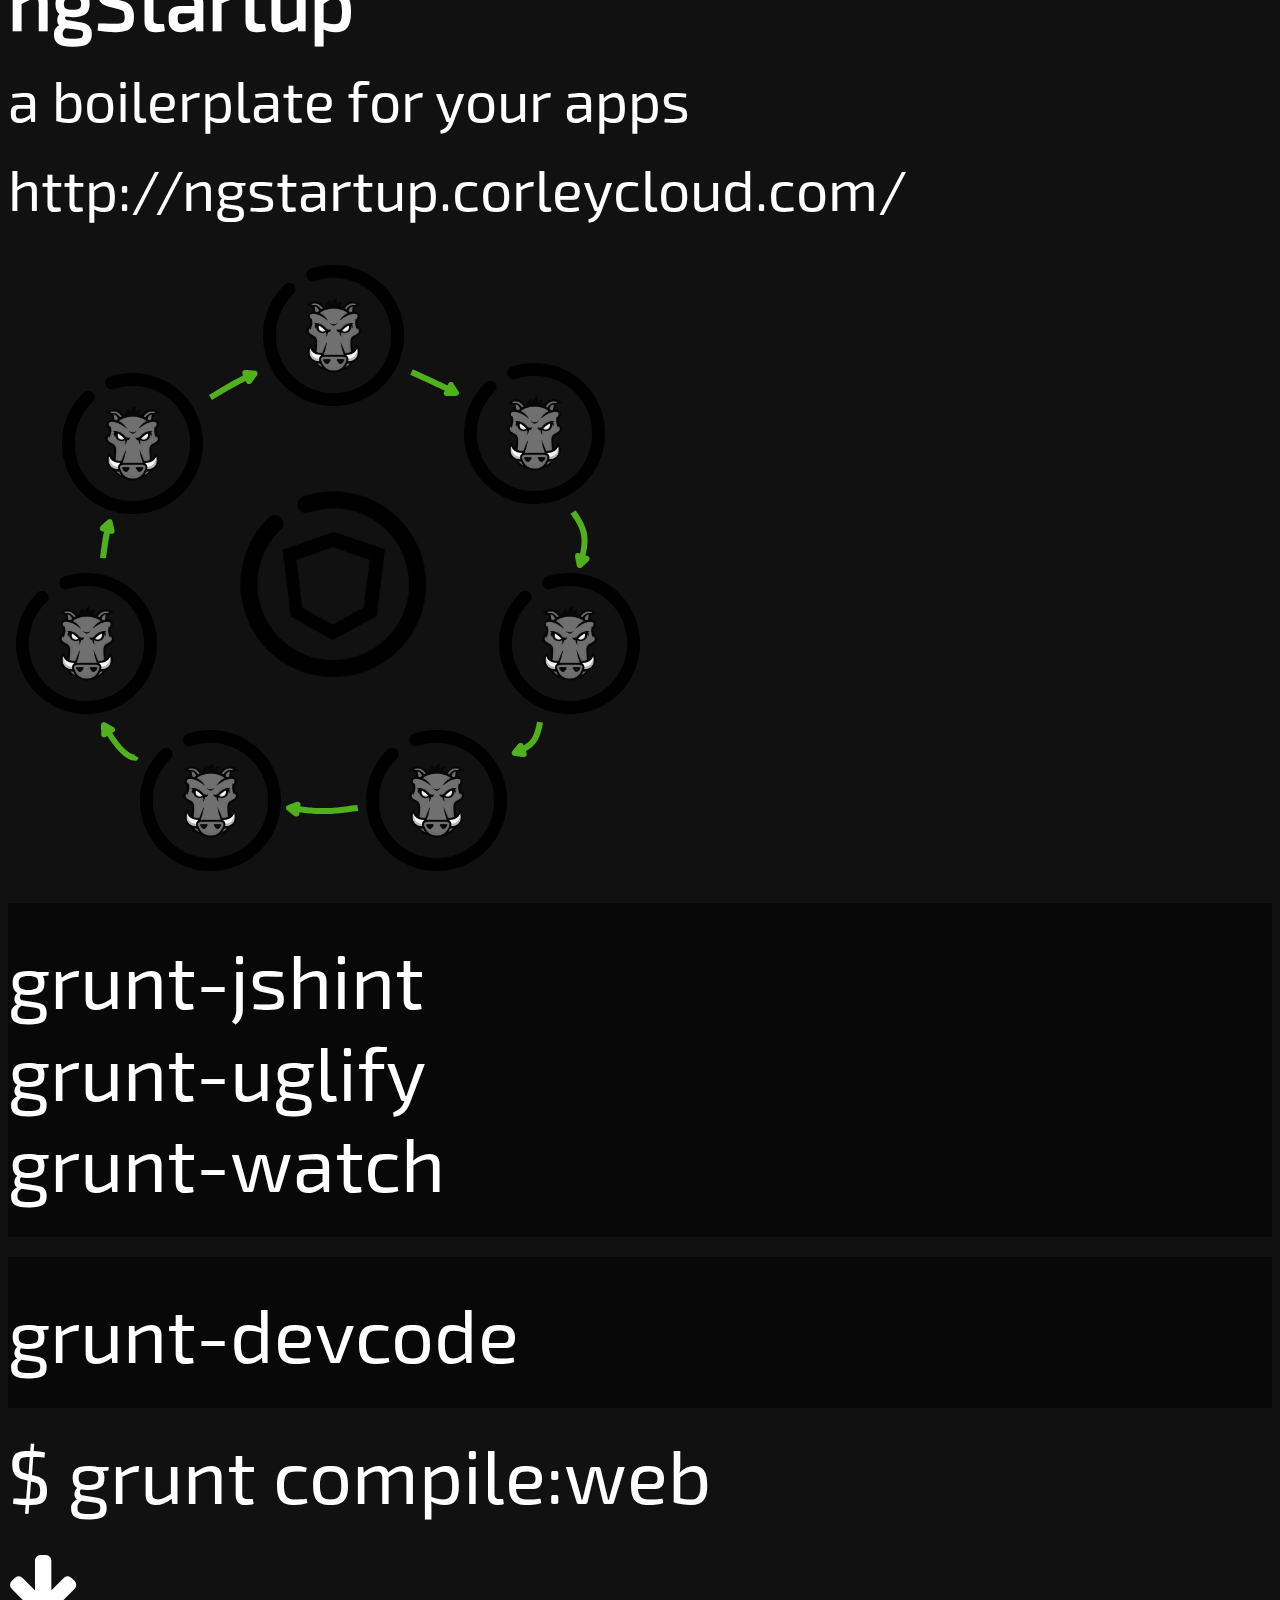
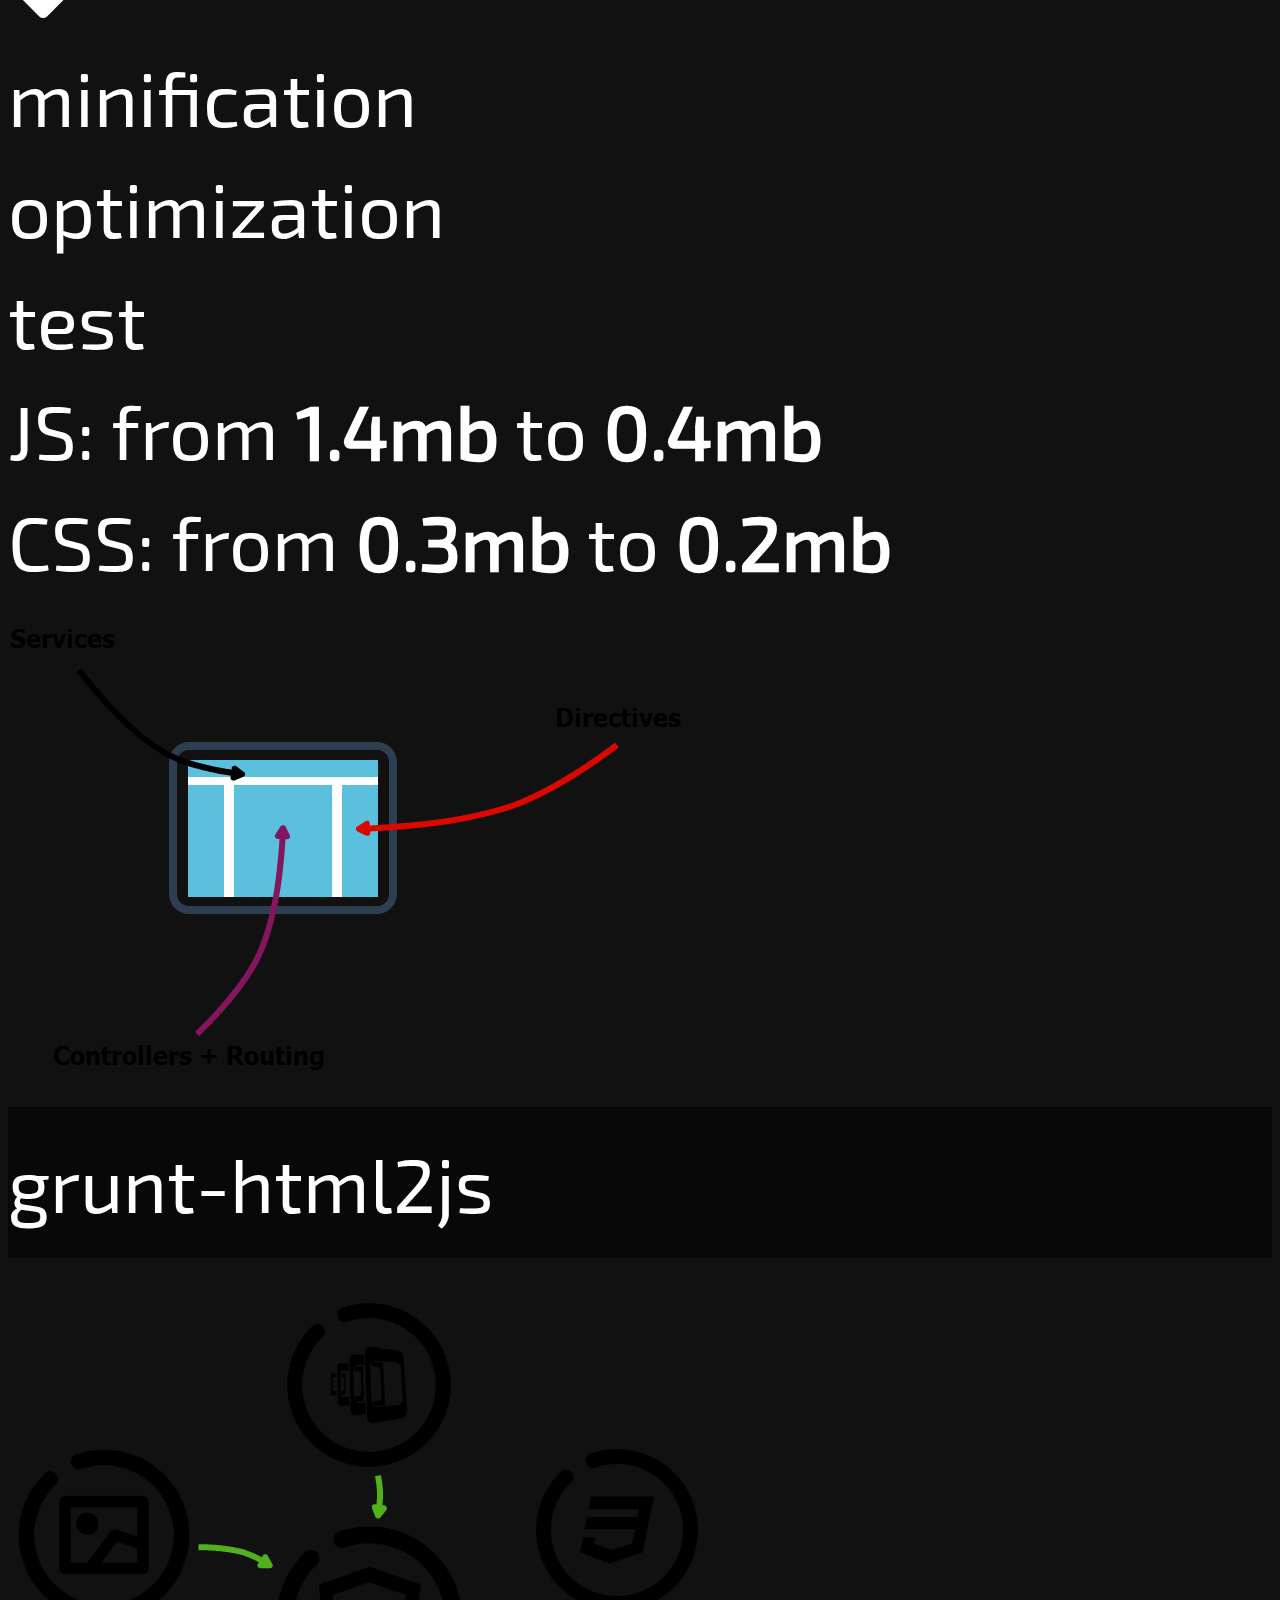
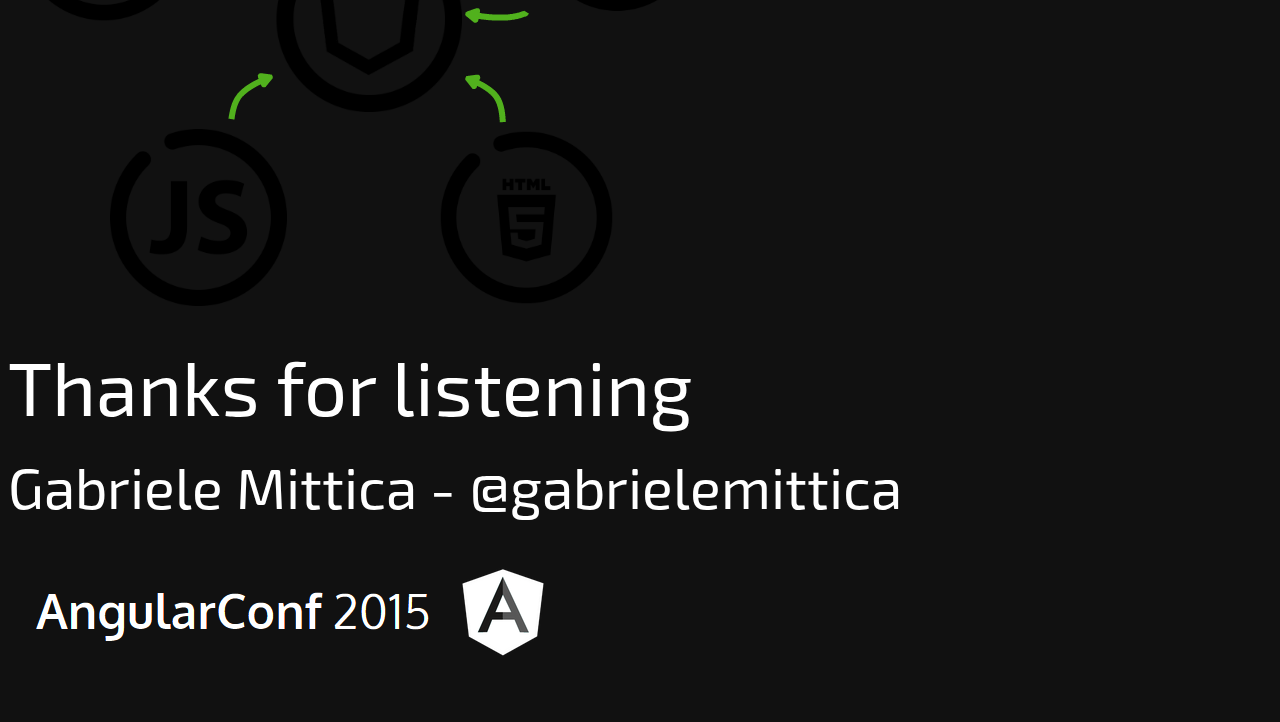
==== commit 1876c40b: "fixes" ====
--- a/index.html
+++ b/index.html
@@ -44,17 +44,17 @@
 				<section>
 					<h2><i class="fa fa-android"></i></h2>
 					<h1>AngularJS</h1>
-					<h2>from Code to Mobile</h2>
+					<h2>From code<br>to web and mobile deploy</h2>
 					<p>
 						<img src="assets/logo.png">
 					</p>
 				</section>
 				<section data-background="#fff">
 					<h3>Who I am?</h3>
-					<h2 class="fragment" data-fragment-index="1">Gabriele Mittica</h2>
-					<h4 class="fragment" data-fragment-index="1">@gabrielemittica</h4>
-					<h4 class="fragment" data-fragment-index="1">from CorleyCloud</h4>
-					<h4 class="fragment" data-fragment-index="1">CloudConf + AngularConf Ideator</h4>
+					<h2 class="" data-fragment-index="1">Gabriele Mittica</h2>
+					<h4 class="" data-fragment-index="1">@gabrielemittica</h4>
+					<h4 class="" data-fragment-index="1">from CorleyCloud</h4>
+					<h4 class="" data-fragment-index="1">CloudConf + AngularConf Ideator</h4>
 
 				</section>
 
@@ -70,7 +70,7 @@
 						<h2 class="fragment">Great community</h2>
 				</section>
 				<section data-background="assets/monkey2.gif">
-						<h2 style="position:absolute;z-index:10;bottom:100px;top:500px;width:950px;text-align:center;color:#000" class="" >I want to be a pirate</h2>
+						<h2 style="position:absolute;z-index:10;bottom:100px;top:600px;width:950px;text-align:center;color:#000" class="" >I want to be a pirate</h2>
 				</section>
 
 				<section data-background="#fff">
@@ -78,12 +78,12 @@
 				</section>
 				<section data-background="#fff">
 					<img src="assets/logic.png">
-					<h2 class="fragment">Confusing!</h2>
+					<h2 class="fragment">Confusion!</h2>
 				</section>
 
 
 				<section data-background="assets/monkey1.png">
-						<h3 style="position:absolute;z-index:10;bottom:100px;top:500px;width:950px;text-align:center;padding:0;left:0;color:#000" class="" >(become a pirate is not easy)</h3>
+						<h3 style="position:absolute;z-index:10;bottom:100px;top:600px;width:950px;text-align:center;padding:0;left:0;color:#000" class="" >(become a pirate is not easy)</h3>
 				</section>
 
 
@@ -141,17 +141,21 @@
 				<section data-background="#fff">
 					<img src="assets/tech3.png">
 				</section>
-
-
-					<section data-background="assets/source4.png">
-					</section>
+									<section data-background="assets/source4.png">
+									</section>
+
+				<section data-background="assets/source1.png"></section>
+
+
+				<section data-background="assets/source6.png">
+					<h2 class="fragment over" >grunt-jshint<br>grunt-uglify<br>grunt-watch</h2>
+				</section>
+
+
+
 
 					<section data-background="assets/source3.png">
 						<h2 class="fragment over" >grunt-devcode</h2>
-					</section>
-
-					<section data-background="assets/source6.png">
-						<h2 class="fragment over" >grunt-jshint<br>grunt-uglify<br>grunt-watch</h2>
 					</section>
 
 					<section data-background="#fff">
@@ -163,6 +167,7 @@
 						<h2 class="" >test</h2>
 					</div>
 					</section>
+					<section data-background="assets/source1.png"></section>
 					<section data-background="assets/source7.png"></section>
 					<section data-background="#fff">
 						<h2 class="" >JS: from <strong>1.4mb</strong> to <strong>0.4mb</strong></h2>
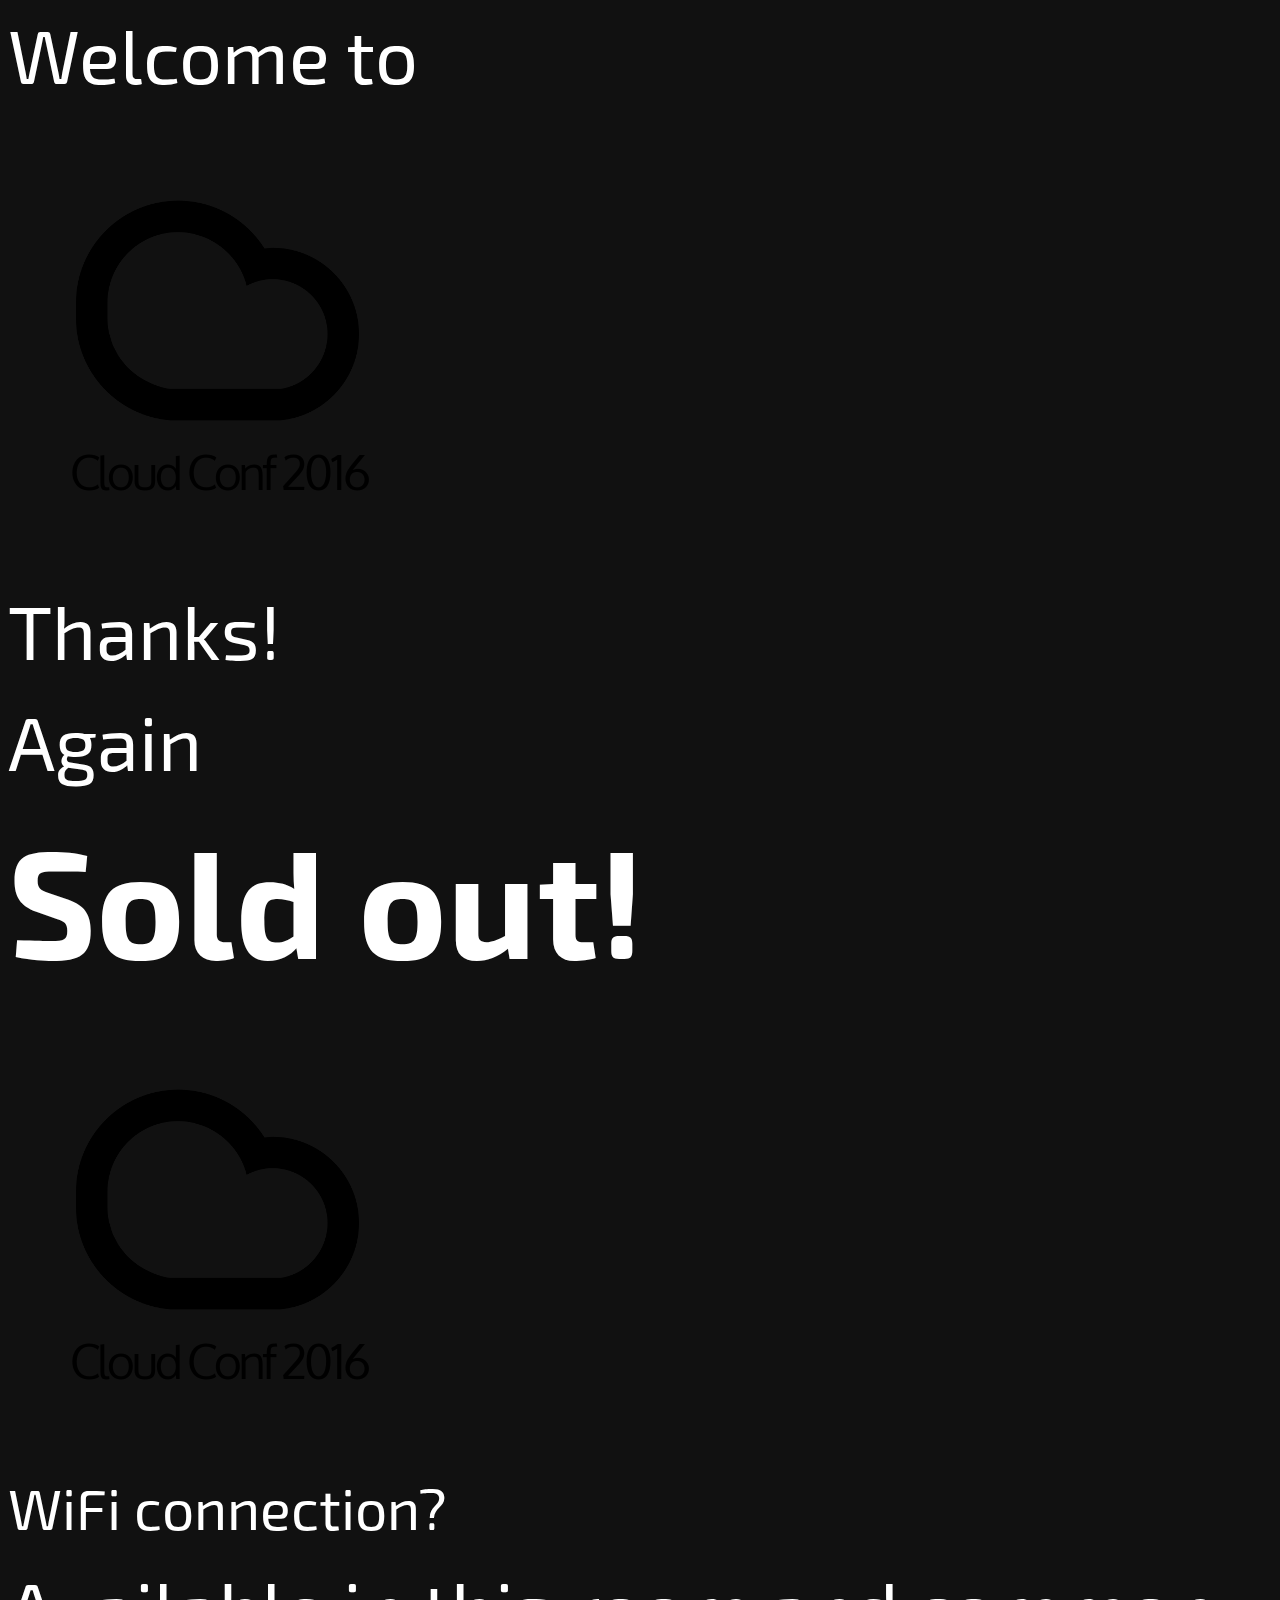
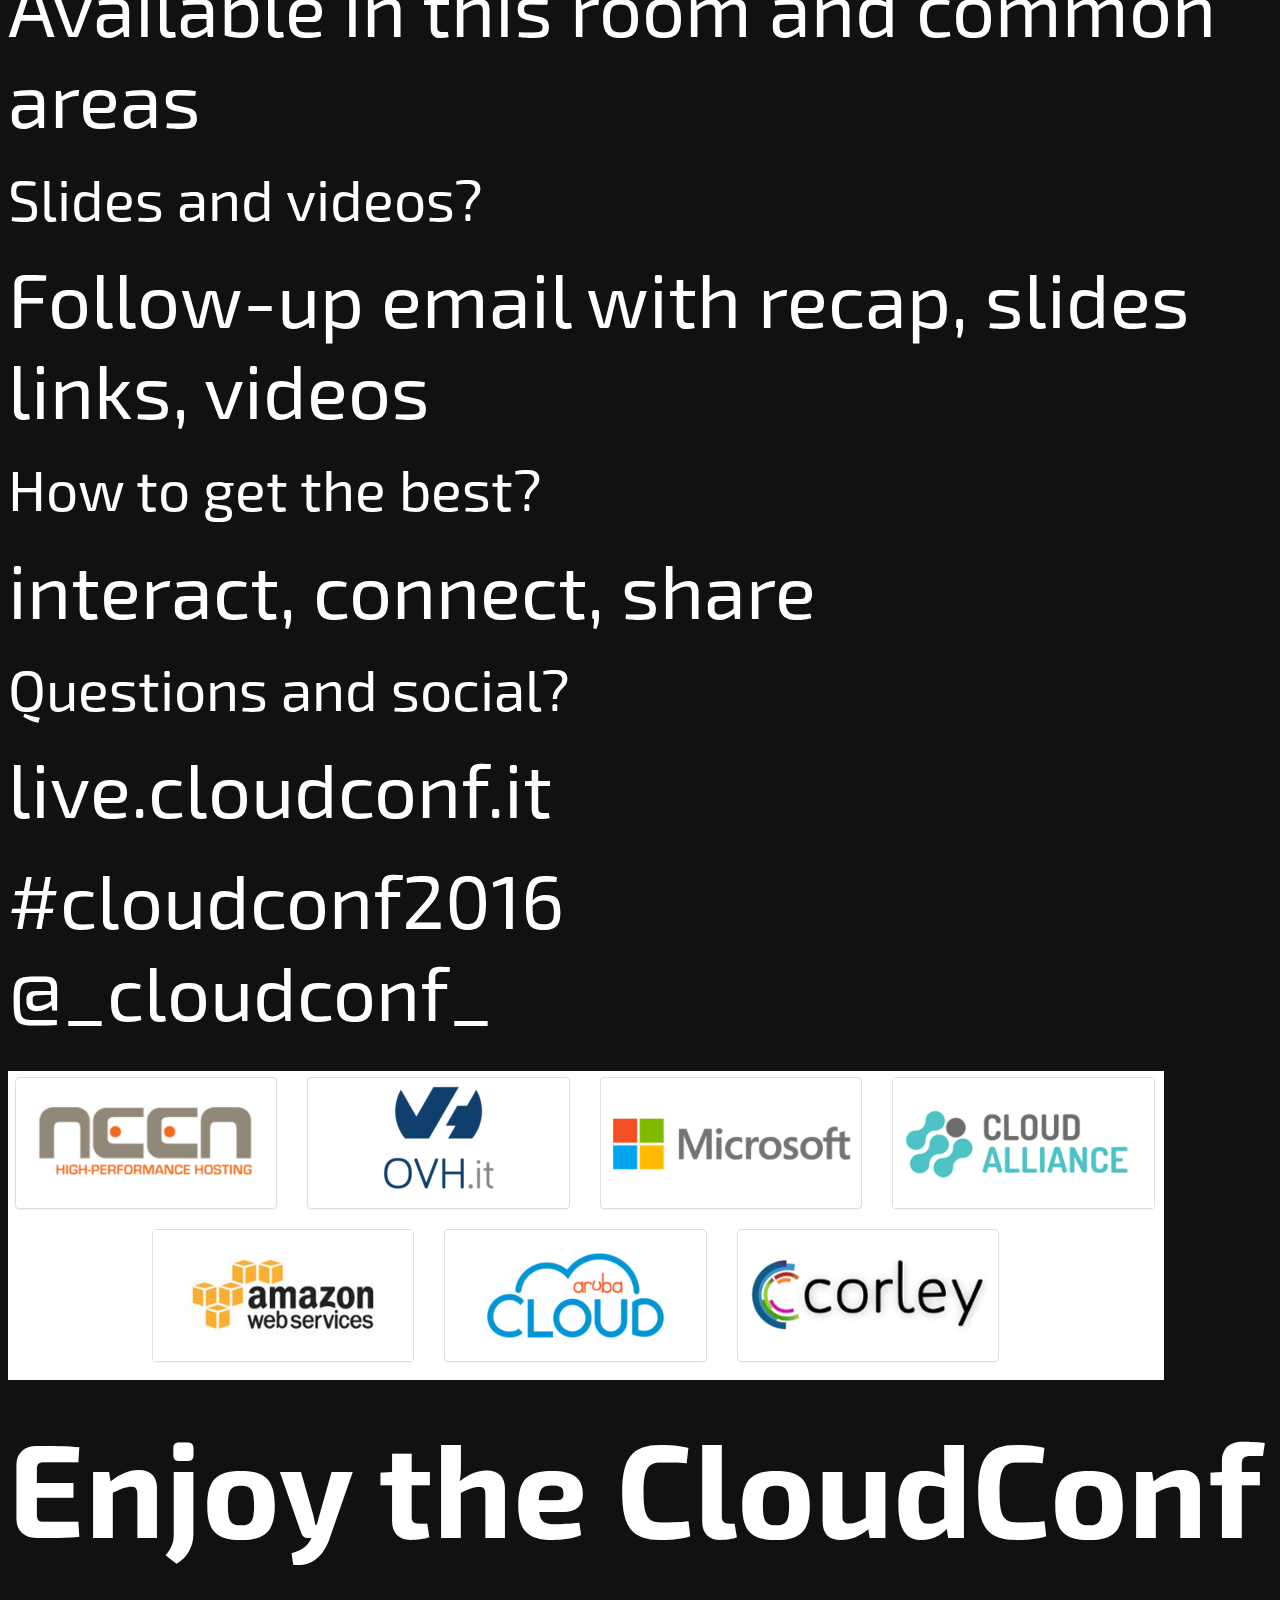
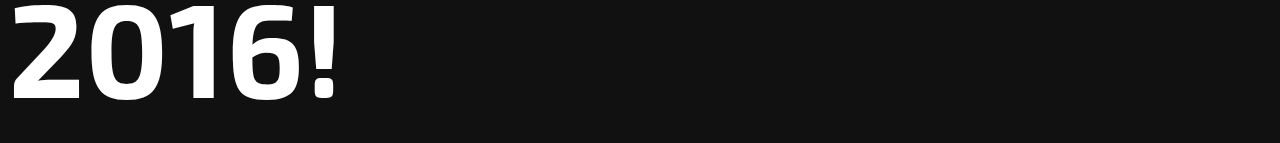
==== commit f6ac69fc: "first version" ====
--- a/index.html
+++ b/index.html
@@ -41,173 +41,62 @@
 
 			<!-- Any section element inside of this container is displayed as a slide -->
 			<div class="slides">
-				<section>
+				<!-- <section>
 					<h2><i class="fa fa-android"></i></h2>
 					<h1>AngularJS</h1>
 					<h2>From code<br>to web and mobile deploy</h2>
 					<p>
 						<img src="assets/logo.png">
 					</p>
-				</section>
+				</section> -->
 				<section data-background="#fff">
-					<h3>Who I am?</h3>
-					<h2 class="" data-fragment-index="1">Gabriele Mittica</h2>
-					<h4 class="" data-fragment-index="1">@gabrielemittica</h4>
-					<h4 class="" data-fragment-index="1">from CorleyCloud</h4>
-					<h4 class="" data-fragment-index="1">CloudConf + AngularConf Ideator</h4>
-
-				</section>
-
-
-				<section>
-						<h1 style="font-size:3.5em;">Why we use Angular?</h1>
-				</section>
-				<section  data-background="#fff">
-						<h2 class="fragment">Works with DOM</h2>
-						<h2 class="fragment">Data binding</h2>
-						<h2 class="fragment">DI, Routing, Services</h2>
-						<h2 class="fragment">Different ways to do the same things</h2>
-						<h2 class="fragment">Great community</h2>
-				</section>
-				<section data-background="assets/monkey2.gif">
-						<h2 style="position:absolute;z-index:10;bottom:100px;top:600px;width:950px;text-align:center;color:#000" class="" >I want to be a pirate</h2>
+					<h2>Welcome to</h2>
+					<img src="assets/logo.png" alt="">
 				</section>
 
 				<section data-background="#fff">
-					<img src="assets/1110.png">
-				</section>
-				<section data-background="#fff">
-					<img src="assets/logic.png">
-					<h2 class="fragment">Confusion!</h2>
-				</section>
-
-
-				<section data-background="assets/monkey1.png">
-						<h3 style="position:absolute;z-index:10;bottom:100px;top:600px;width:950px;text-align:center;padding:0;left:0;color:#000" class="" >(become a pirate is not easy)</h3>
-				</section>
-
-
-				<section data-background="#fff">
-					<h3 class="">Angular is Complicated</h3>
-
-					<h2>&nbsp;</h2>
-				</section>
-				<section data-background="#fff">
-					<h3 class="stroke">Angular is Complicated</h3>
-					<h2 class="fragment">Angular is Complex</h2>
+					<h2>Thanks!</h2>
+					<h2 class="fragment" data-fragment-index="1">Again</h2>
+					<h1 class="fragment" data-fragment-index="1">Sold out!</h1>
 				</section>
 
 				<section data-background="#fff">
-					<img src="assets/logic.png">
-				</section>
-
-
-				<section data-background="assets/source5.png">
+					<!-- mettere immagine del sacchetto -->
+					<img src="assets/logo.png" alt="">
 				</section>
 
 				<section data-background="#fff">
-					<img src="assets/logic2.png">
-					<h2 class="fragment">Reusable code!</h2>
-				</section>
-
-
-
-				<section>
-					<h4 class="">Okay, the project is sorted, but... </h4>
-					<h3 class="fragment">1. How manage assets and graphics?</h3>
-					<h3 class="fragment">2. How code faster and better?</h3>
-					<h3 class="fragment">3. How deploy quickly?</h3>
-				</section>
-
-
-				<section data-background="assets/source1.png"></section>
-
-
-				<section data-background="#fff">
-					<img src="assets/tech.png">
-				</section>
-				<section data-background="#fff">
-					<img src="assets/tech2.png">
-				</section>
-
-
-				<section data-background="#fff">
-					<img src="assets/ngstartup.png" style="width:256px">
-					<h2><strong>ngStartup</strong></h2>
-					<h3>a boilerplate for your apps</h3>
-					<h3>http://ngstartup.corleycloud.com/</h3>
+					<h3>WiFi connection?</h3>
+					<h2 class="fragment">Available in this room and common areas</h2>
 				</section>
 
 				<section data-background="#fff">
-					<img src="assets/tech3.png">
+					<h3>Slides and videos?</h3>
+					<h2 class="fragment">Follow-up email with recap, slides links, videos</h2>
 				</section>
-									<section data-background="assets/source4.png">
-									</section>
 
-				<section data-background="assets/source1.png"></section>
+				<section data-background="#fff">
+					<h3>How to get the best?</h3>
+					<h2 class="fragment">interact, connect, share</h2>
+				</section>
 
-
-				<section data-background="assets/source6.png">
-					<h2 class="fragment over" >grunt-jshint<br>grunt-uglify<br>grunt-watch</h2>
+				<section data-background="#fff">
+					<h3>Questions and social?</h3>
+					<h2 class="fragment">live.cloudconf.it</h2>
+					<h2 class="fragment">#cloudconf2016<br>@_cloudconf_</h2>
+				</section>
+				<section data-background="#fff">
+					<!-- cambiare immagine sponsor -->
+					<img src="assets/sponsors1.png" alt="">
 				</section>
 
 
 
 
-					<section data-background="assets/source3.png">
-						<h2 class="fragment over" >grunt-devcode</h2>
-					</section>
-
-					<section data-background="#fff">
-						<h2 class="" >$ grunt compile:web</h2>
-						<div class="fragment">
-						<h2 class="" ><i class="fa fa-arrow-down"></i></h2>
-						<h2 class="" >minification</h2>
-						<h2 class="" >optimization</h2>
-						<h2 class="" >test</h2>
-					</div>
-					</section>
-					<section data-background="assets/source1.png"></section>
-					<section data-background="assets/source7.png"></section>
-					<section data-background="#fff">
-						<h2 class="" >JS: from <strong>1.4mb</strong> to <strong>0.4mb</strong></h2>
-						<h2 class="" >CSS: from <strong>0.3mb</strong> to <strong>0.2mb</strong></h2>
-					</section>
-
-
-					<section data-background="#fff">
-						<img src="assets/1110.png">
-					</section>
-
-					<section data-background="assets/source9.png"></section>
-
-					<section data-background="assets/source8.png"></section>
-
-					<section data-background="assets/source10.png">
-						<h2 class="fragment over">grunt-html2js</h2>
-					</section>
-
-
-				<section data-background="assets/monkey.gif"></section>
-
-
-				<section data-background-video="assets/compile.webm" data-background-color="#000000"></section>
-
-
-				<section data-background="#fff">
-					<img src="assets/tech2.png">
-				</section>
-				<section data-background="assets/monkey2.png">
+				<section>
+						<h1 style="font-size:3.5em;">Enjoy the CloudConf 2016!</h1>
 				</section>
 
-
-				<section>
-					<h2>Thanks for listening</h2>
-					<h3>Gabriele Mittica - @gabrielemittica</h3>
-					<p>
-						<img src="assets/logo.png">
-					</p>
-				</section>
 
 
 			</div>
